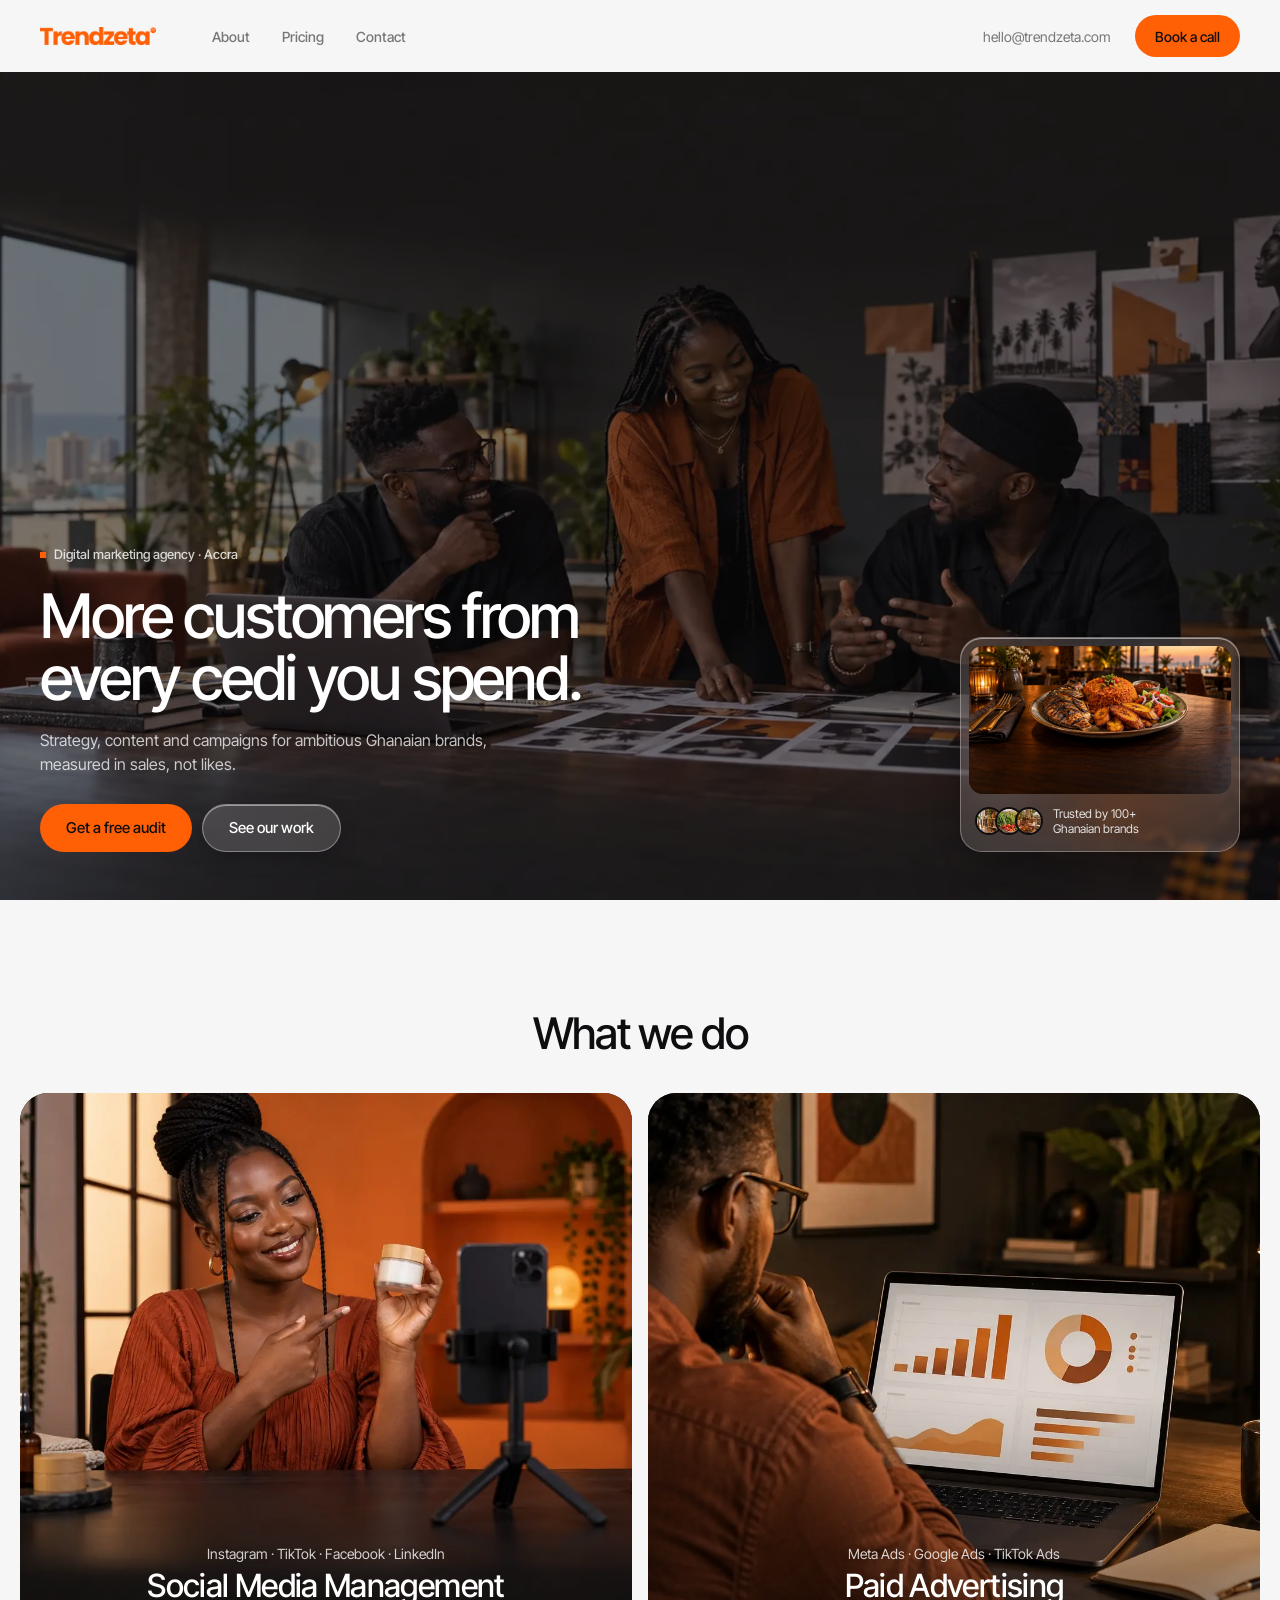
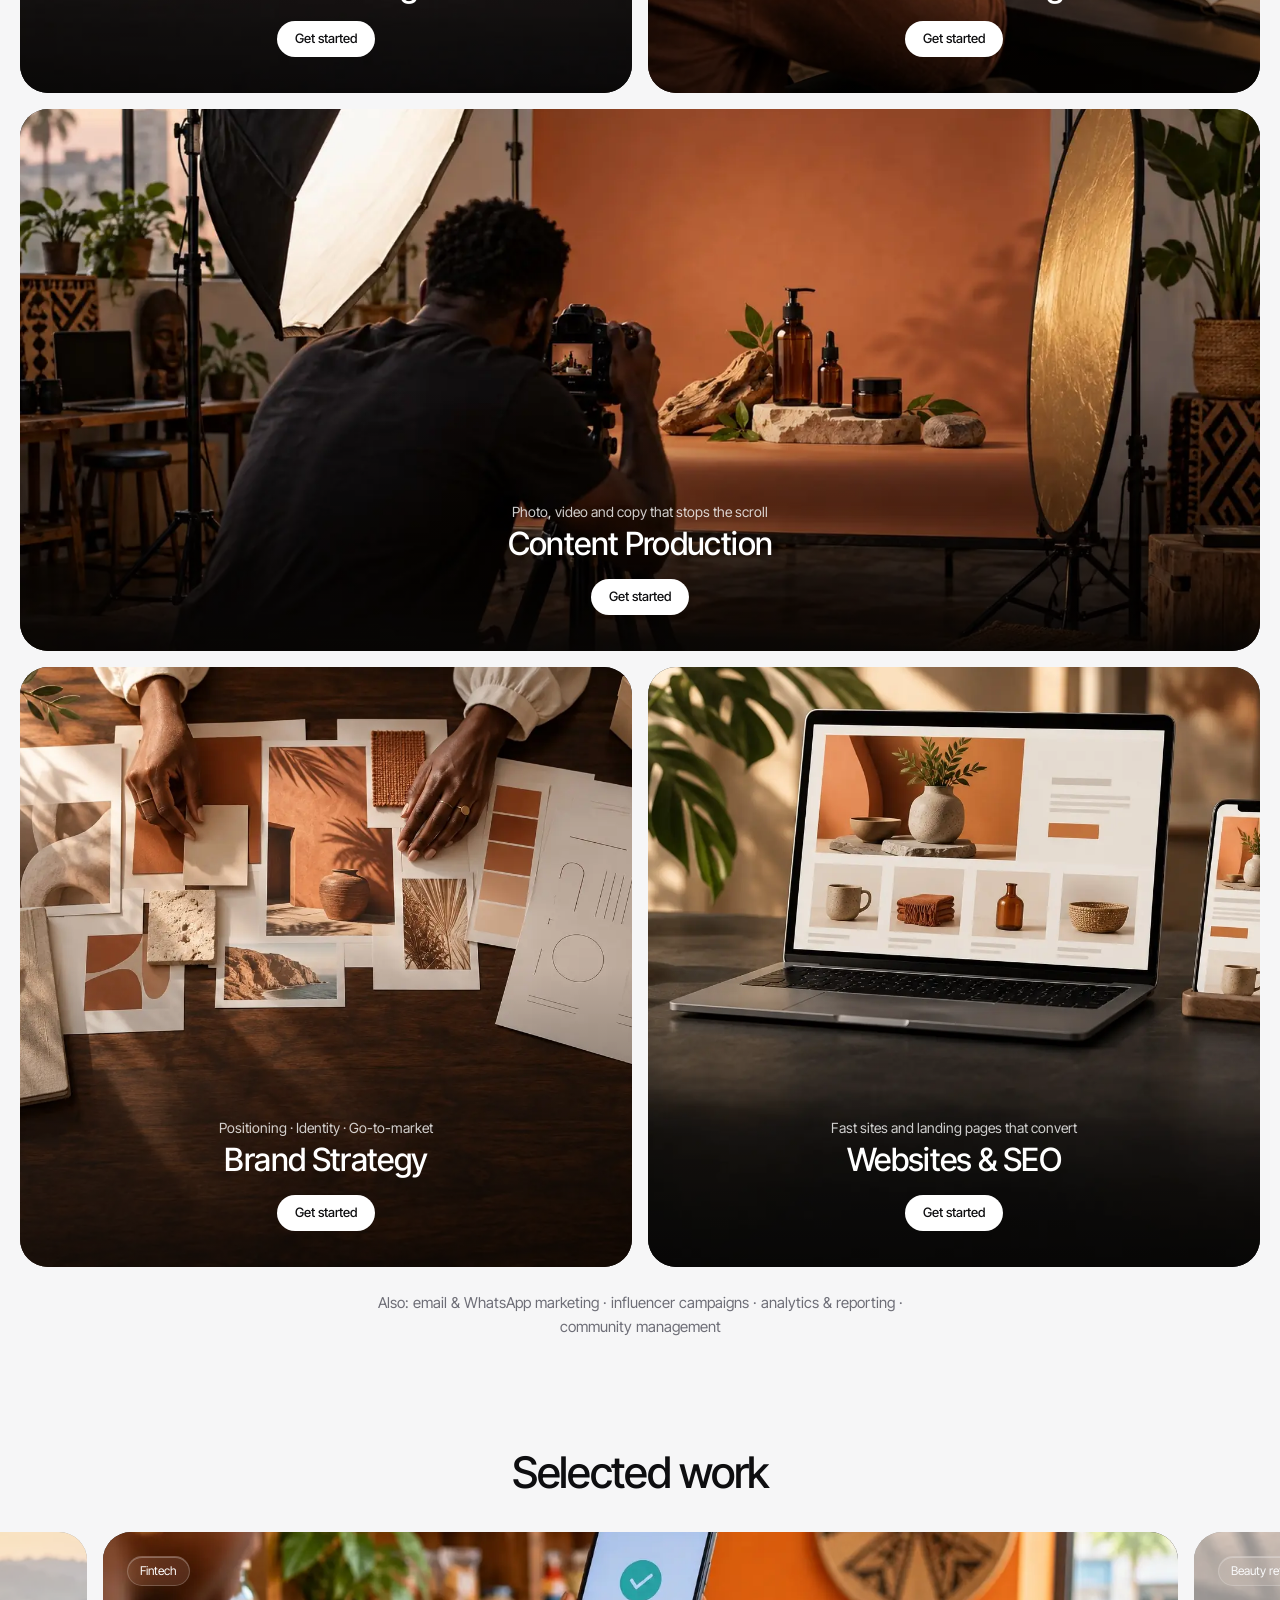
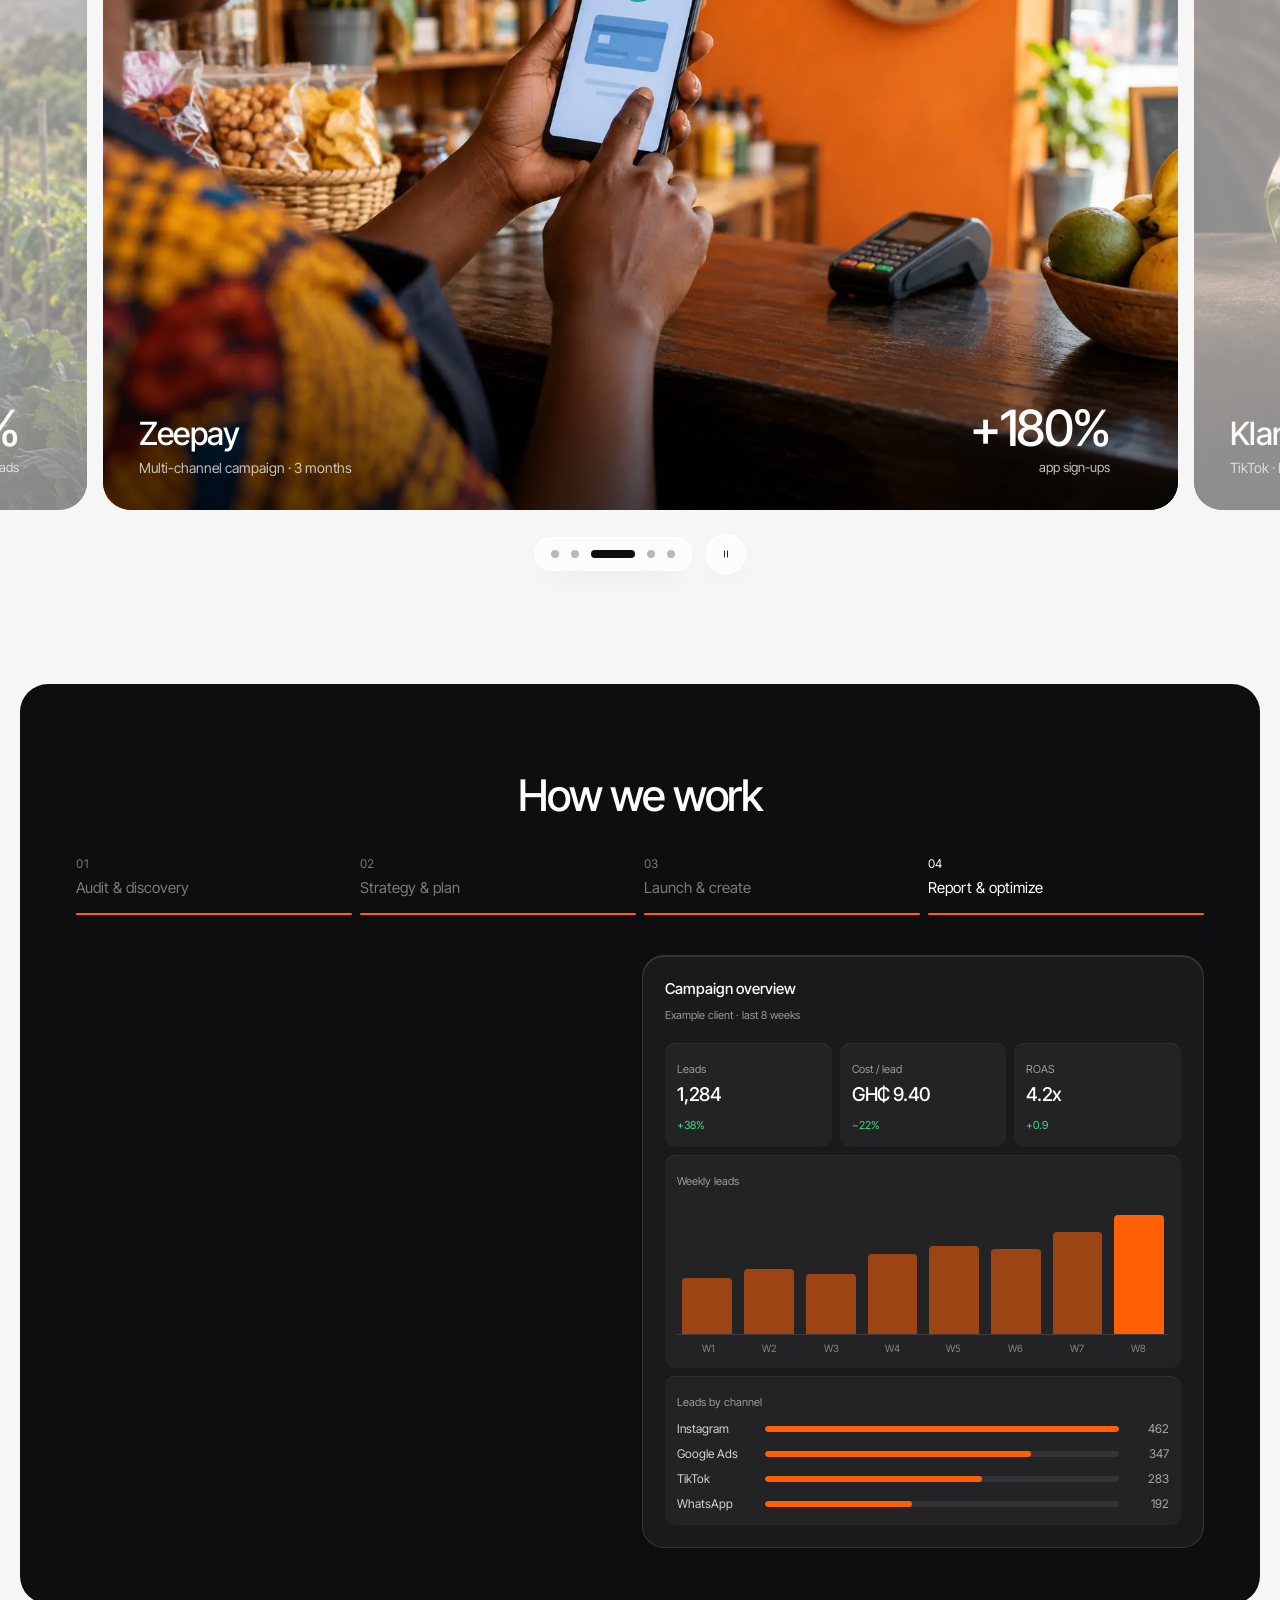
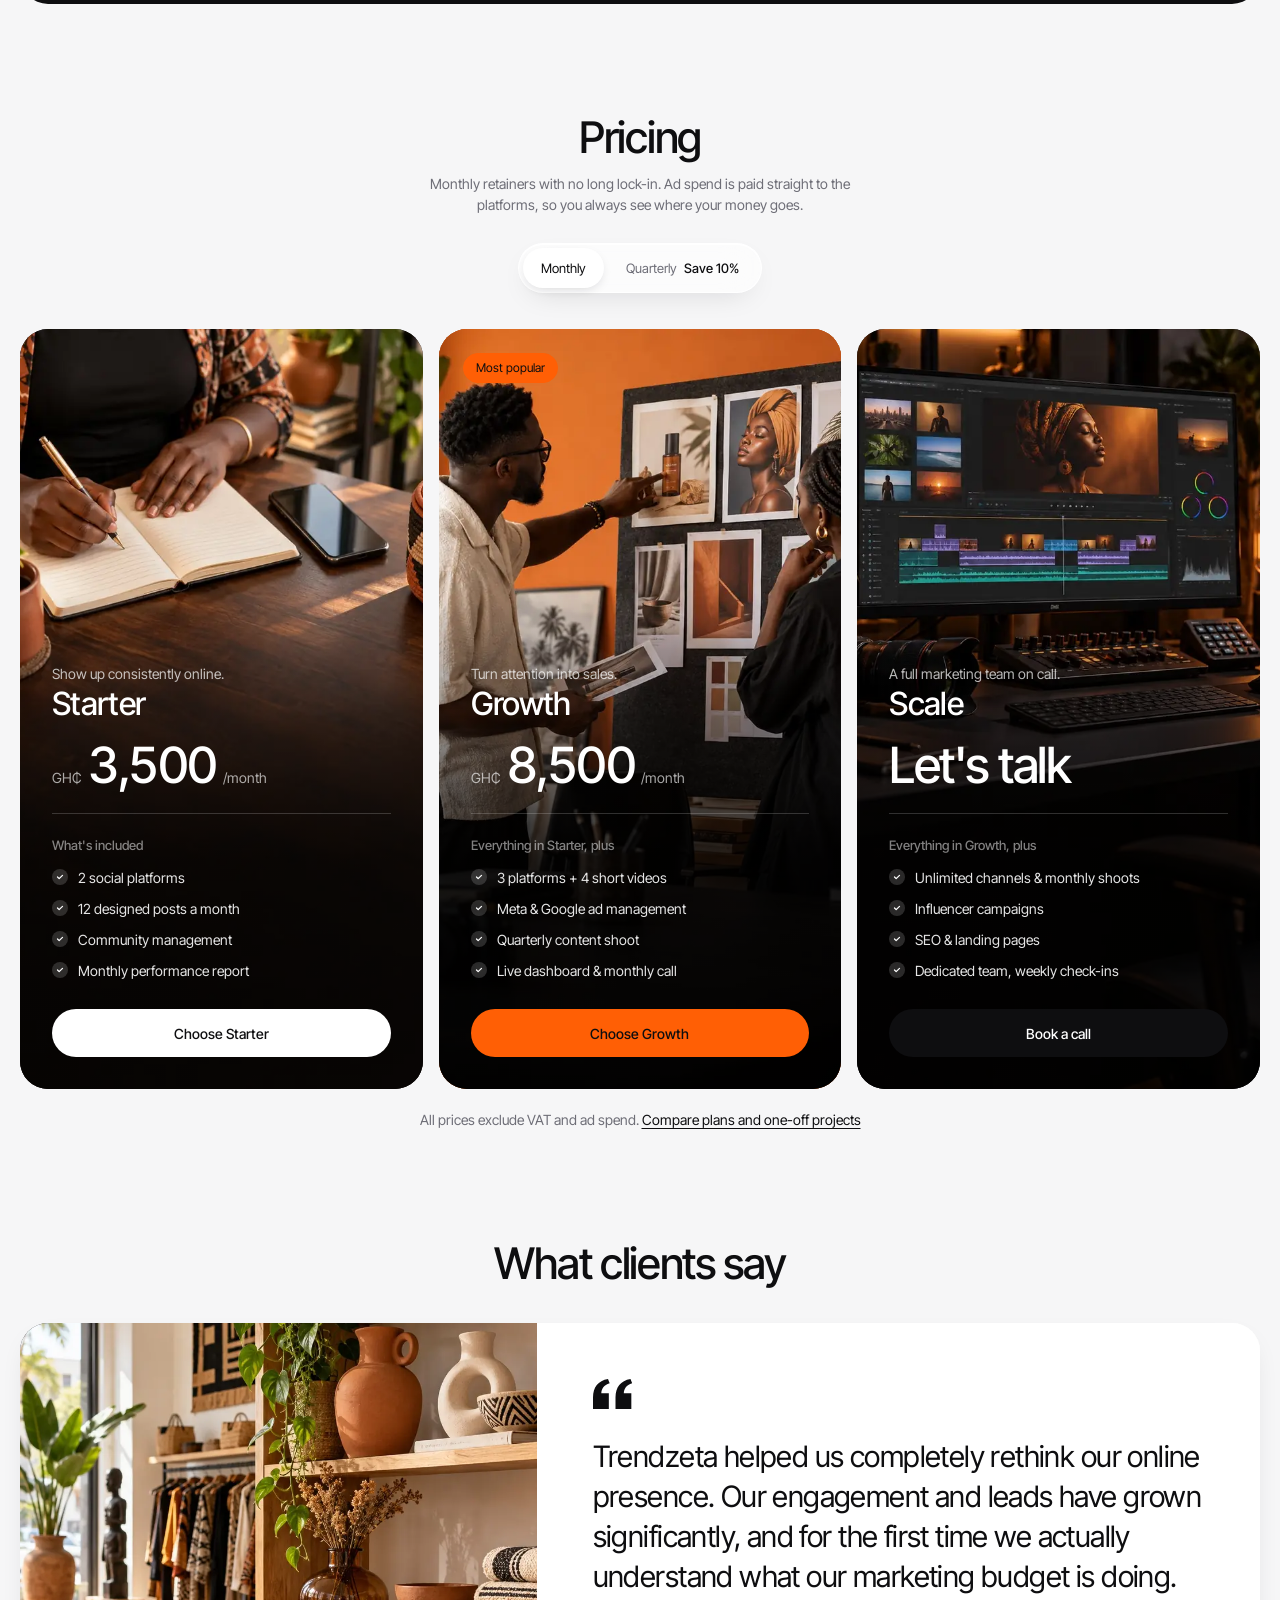
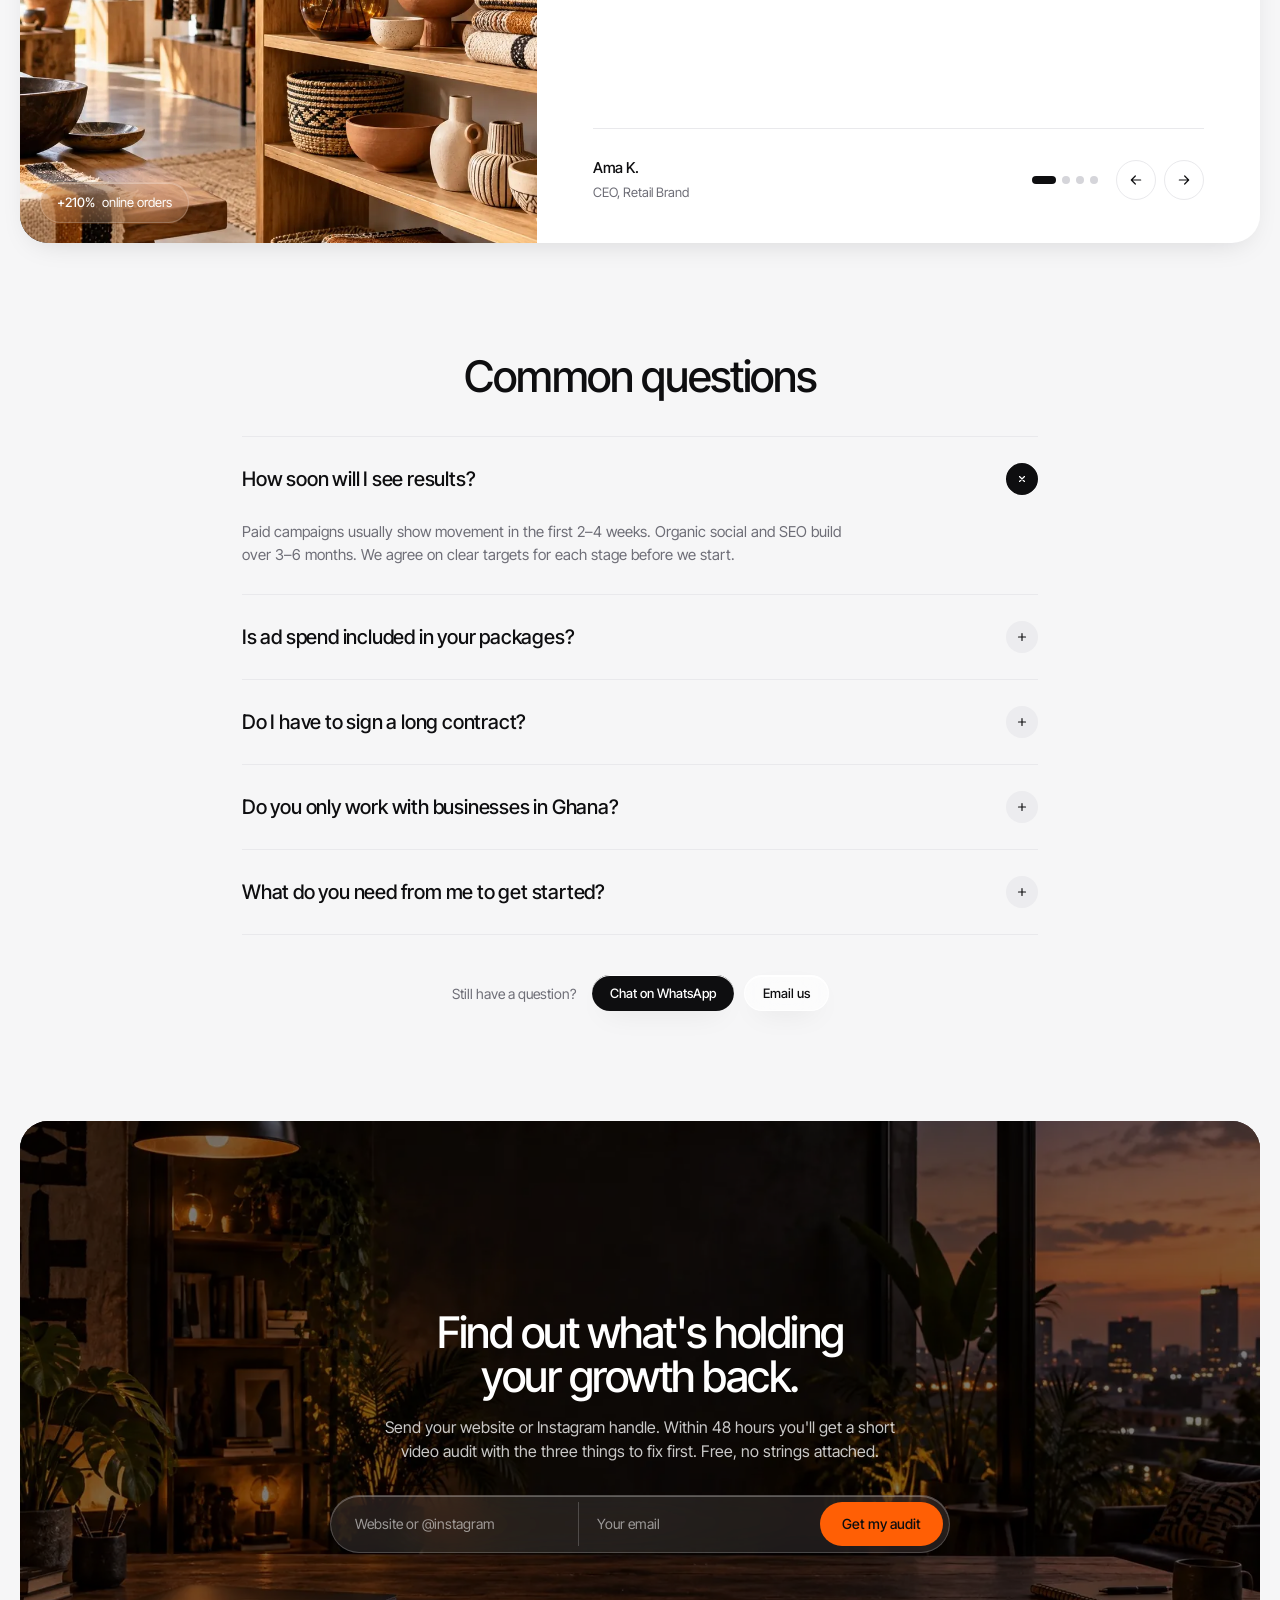
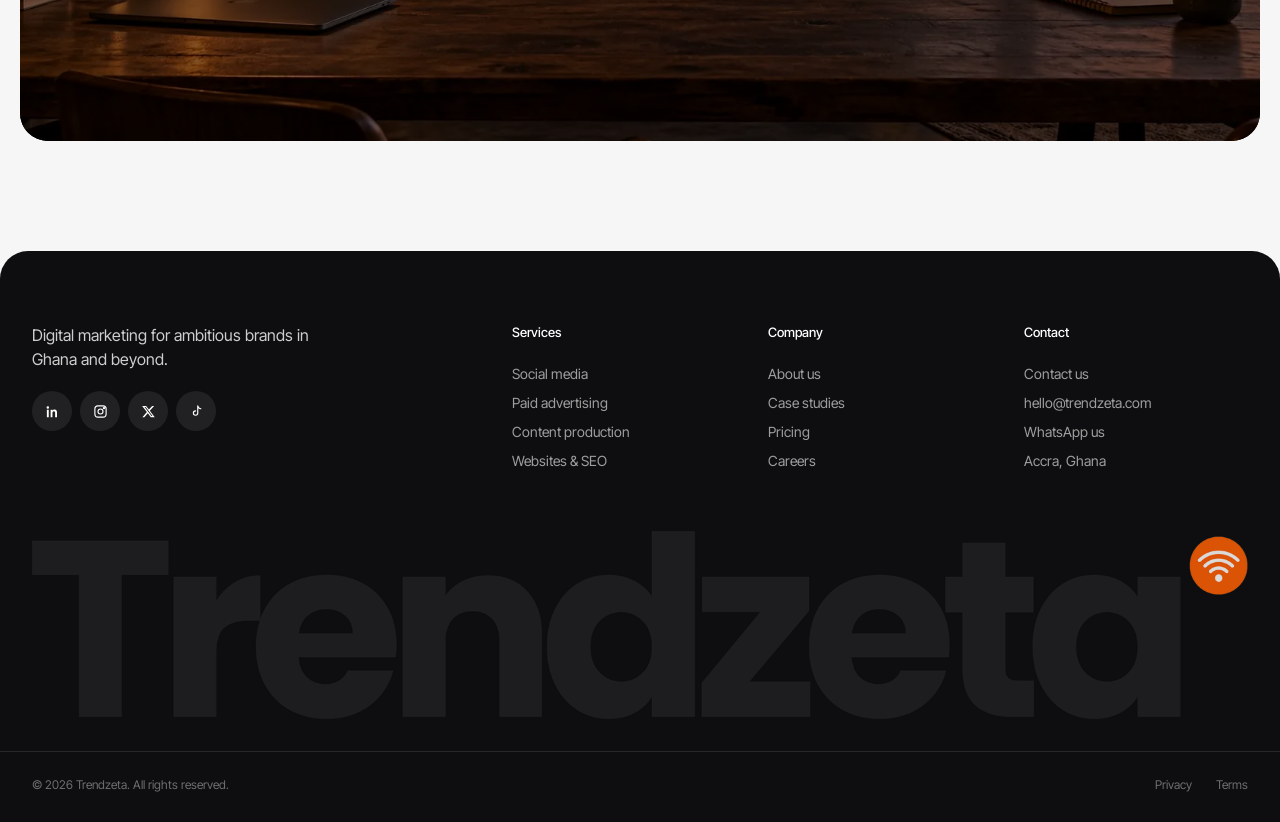
==== index.html @ 5c14b96c "SEO: use trendzeta.com as the site address - Canonical, Open Graph, Twitter, structured data, sitema" ====
<!DOCTYPE html>
<html lang="en">
<head>
  <meta charset="UTF-8" />
  <meta name="viewport" content="width=device-width, initial-scale=1.0" />
  <title>Digital Marketing Agency in Accra, Ghana | Trendzeta</title>
  <meta name="description" content="Trendzeta is a digital marketing agency in Accra, Ghana. Social media management, paid ads, content production and websites, measured in sales, not likes." />
  <link rel="canonical" href="https://trendzeta.com/" />
  <meta name="robots" content="index, follow, max-image-preview:large" />
  <meta property="og:type" content="website" />
  <meta property="og:site_name" content="Trendzeta" />
  <meta property="og:locale" content="en_GH" />
  <meta property="og:url" content="https://trendzeta.com/" />
  <meta property="og:title" content="Digital Marketing Agency in Accra, Ghana | Trendzeta" />
  <meta property="og:description" content="Trendzeta is a digital marketing agency in Accra, Ghana. Social media management, paid ads, content production and websites, measured in sales, not likes." />
  <meta property="og:image" content="https://trendzeta.com/images/og-image.webp" />
  <meta property="og:image:width" content="1200" />
  <meta property="og:image:height" content="630" />
  <meta property="og:image:alt" content="Trendzeta, digital marketing agency in Accra" />
  <meta name="twitter:card" content="summary_large_image" />
  <meta name="twitter:title" content="Digital Marketing Agency in Accra, Ghana | Trendzeta" />
  <meta name="twitter:description" content="Trendzeta is a digital marketing agency in Accra, Ghana. Social media management, paid ads, content production and websites, measured in sales, not likes." />
  <meta name="twitter:image" content="https://trendzeta.com/images/og-image.webp" />
  <script type="application/ld+json">
{
  "@context": "https://schema.org",
  "@graph": [
    {
      "@type": "ProfessionalService",
      "@id": "https://trendzeta.com/#organization",
      "name": "Trendzeta",
      "url": "https://trendzeta.com/",
      "logo": "https://trendzeta.com/images/favicon-192.png",
      "image": "https://trendzeta.com/images/og-image.webp",
      "description": "Trendzeta is a digital marketing agency in Accra, Ghana. Social media management, paid ads, content production and websites, measured in sales, not likes.",
      "email": "hello@trendzeta.com",
      "address": {
        "@type": "PostalAddress",
        "addressLocality": "Accra",
        "addressCountry": "GH"
      },
      "areaServed": [
        {
          "@type": "Country",
          "name": "Ghana"
        },
        {
          "@type": "Place",
          "name": "West Africa"
        }
      ],
      "priceRange": "GH₵1,500–GH₵8,500",
      "knowsAbout": [
        "Digital marketing",
        "Social media management",
        "Paid advertising",
        "Content production",
        "Brand strategy",
        "Websites",
        "SEO"
      ]
    },
    {
      "@type": "WebSite",
      "@id": "https://trendzeta.com/#website",
      "url": "https://trendzeta.com/",
      "name": "Trendzeta",
      "publisher": {
        "@id": "https://trendzeta.com/#organization"
      }
    },
    {
      "@type": "FAQPage",
      "mainEntity": [
        {
          "@type": "Question",
          "name": "How soon will I see results?",
          "acceptedAnswer": {
            "@type": "Answer",
            "text": "Paid campaigns usually show movement in the first 2–4 weeks. Organic social and SEO build over 3–6 months. We agree on clear targets for each stage before we start."
          }
        },
        {
          "@type": "Question",
          "name": "Is ad spend included in your packages?",
          "acceptedAnswer": {
            "@type": "Answer",
            "text": "No. Ad spend is paid directly to Meta, Google or TikTok from your own account, so you keep full ownership and transparency. Our fee covers strategy, creative and management."
          }
        },
        {
          "@type": "Question",
          "name": "Do I have to sign a long contract?",
          "acceptedAnswer": {
            "@type": "Answer",
            "text": "Retainers run month to month after an initial 3-month period. That gives us enough time to set up properly and show real results."
          }
        },
        {
          "@type": "Question",
          "name": "Do you only work with businesses in Ghana?",
          "acceptedAnswer": {
            "@type": "Answer",
            "text": "Most of our clients are in Ghana, but we also run campaigns across West Africa and for diaspora-focused brands in the UK and US."
          }
        },
        {
          "@type": "Question",
          "name": "What do you need from me to get started?",
          "acceptedAnswer": {
            "@type": "Answer",
            "text": "Access to your social and ad accounts, any brand assets you have, and a 45-minute kickoff call. We handle the rest."
          }
        }
      ]
    }
  ]
}
  </script>
  <link rel="preconnect" href="https://fonts.googleapis.com" />
  <link rel="preconnect" href="https://fonts.gstatic.com" crossorigin />
  <link href="https://fonts.googleapis.com/css2?family=Inter+Tight:wght@400;500;600;700&display=swap" rel="stylesheet" />
  <link rel="icon" type="image/png" sizes="32x32" href="images/favicon-32.png" />
  <link rel="icon" type="image/png" sizes="192x192" href="images/favicon-192.png" />
  <link rel="apple-touch-icon" href="images/apple-touch-icon.png" />
  <meta name="theme-color" content="#ff5f05" />
  <link rel="stylesheet" href="css/styles.css?v=53" />
</head>
<body class="home">
  <header class="navbar" id="navbar">
    <div class="navbar__inner">
      <a href="#top" class="logo" aria-label="Trendzeta home"><img src="images/logo.png" alt="Trendzeta" width="116" height="18" /></a>
      <nav class="nav" id="nav" aria-label="Main">
        <a href="about.html">About</a>
        <a href="pricing.html">Pricing</a>
        <a href="contact.html">Contact</a>
        <div class="nav__foot">
          <a href="mailto:hello@trendzeta.com">hello@trendzeta.com</a>
          <span>Accra, Ghana</span>
          <a href="contact.html" class="pill nav__cta">Book a call</a>
        </div>
      </nav>
      <div class="navbar__right">
        <a href="mailto:hello@trendzeta.com" class="navbar__mail">hello@trendzeta.com</a>
        <a href="contact.html" class="pill pill--orange navbar__cta">Book a call</a>
        <button class="burger" id="burger" aria-label="Open menu" aria-expanded="false" aria-controls="nav">
          <span></span><span></span>
        </button>
      </div>
    </div>
  </header>
<div class="page">

  <!-- ============ HERO ============ -->
  <header class="hero" id="top">
    <!-- IMAGE: full-screen hero photo, ideally 2400x1400 -->
    <div class="hero__bg media" data-label="hero.jpg">
      <img fetchpriority="high" src="images/hero.webp" alt="The Trendzeta team planning a client campaign in Accra" onerror="this.remove()" />
    </div>

    <div class="hero__bottom">
      <div class="hero__copy">
        <p class="hero__eyebrow"><i></i>Digital marketing agency · Accra</p>
        <h1>More customers from <br />every cedi you spend.</h1>
        <p class="hero__text">Strategy, content and campaigns for ambitious Ghanaian brands, measured in sales, not likes.</p>
        <div class="hero__actions">
          <a href="#audit" class="pill pill--orange pill--lg">Get a free audit</a>
          <a href="#work" class="pill pill--glass pill--lg">See our work</a>
        </div>
      </div>

      <a href="#work" class="hero__card" aria-label="See our case studies">
        <span class="hero__thumb media" data-label="">
          <img loading="lazy" decoding="async" src="images/work-gold-coast.webp" alt="" onerror="this.remove()" />
        </span>
        <span class="hero__trust">
          <span class="hero__faces">
            <span class="media" data-label=""><img loading="lazy" decoding="async" src="images/avatar-1-sm.webp" alt="" onerror="this.remove()" /></span>
            <span class="media" data-label=""><img loading="lazy" decoding="async" src="images/avatar-2-sm.webp" alt="" onerror="this.remove()" /></span>
            <span class="media" data-label=""><img loading="lazy" decoding="async" src="images/avatar-3-sm.webp" alt="" onerror="this.remove()" /></span>
          </span>
          <span>Trusted by 100+<br />Ghanaian brands</span>
        </span>
      </a>
    </div>
  </header>

  <!-- ============ SERVICES ============ -->
  <section class="section" id="services">
    <div class="head head--center wrap">
      <h2 class="h2-xl">What we do</h2>
    </div>

    <div class="bento">
        <article class="tile media" data-label="service-social.jpg">
          <img loading="lazy" decoding="async" src="images/service-social.webp" alt="Creator filming a skincare product video for social media" onerror="this.remove()" />
          <div class="tile__text">
            <p>Instagram · TikTok · Facebook · LinkedIn</p>
            <h3>Social Media Management</h3>
            <div class="tile__actions">
              <a href="#audit" class="pill pill--light pill--sm">Get started</a>
            </div>
          </div>
        </article>
        <article class="tile media" data-label="service-ads.jpg">
          <img loading="lazy" decoding="async" src="images/service-ads.webp" alt="Marketer reviewing ad performance charts on a laptop" onerror="this.remove()" />
          <div class="tile__text">
            <p>Meta Ads · Google Ads · TikTok Ads</p>
            <h3>Paid Advertising</h3>
            <div class="tile__actions">
              <a href="#audit" class="pill pill--light pill--sm">Get started</a>
            </div>
          </div>
        </article>
        <article class="tile tile--full media" data-label="service-content.jpg">
          <img loading="lazy" decoding="async" src="images/service-content.webp" alt="Photographer shooting product photos in the studio" onerror="this.remove()" />
          <div class="tile__text">
            <p>Photo, video and copy that stops the scroll</p>
            <h3>Content Production</h3>
            <div class="tile__actions">
              <a href="#audit" class="pill pill--light pill--sm">Get started</a>
            </div>
          </div>
        </article>
        <article class="tile media" data-label="service-strategy.jpg">
          <img loading="lazy" decoding="async" src="images/service-strategy.webp" alt="Brand moodboard with colour swatches and photography" onerror="this.remove()" />
          <div class="tile__text">
            <p>Positioning · Identity · Go-to-market</p>
            <h3>Brand Strategy</h3>
            <div class="tile__actions">
              <a href="#audit" class="pill pill--light pill--sm">Get started</a>
            </div>
          </div>
        </article>
        <article class="tile media" data-label="service-web.jpg">
          <img loading="lazy" decoding="async" src="images/service-web.webp" alt="Website design shown on a laptop and phone" onerror="this.remove()" />
          <div class="tile__text">
            <p>Fast sites and landing pages that convert</p>
            <h3>Websites &amp; SEO</h3>
            <div class="tile__actions">
              <a href="#audit" class="pill pill--light pill--sm">Get started</a>
            </div>
          </div>
        </article>
    </div>

    <div class="wrap">
      <p class="extras">Also: email &amp; WhatsApp marketing · influencer campaigns · analytics &amp; reporting · community management</p>
    </div>
  </section>

  <!-- ============ WORK ============ -->
  <section class="section" id="work">
    <div class="head head--center wrap">
      <h2 class="h2-xl">Selected work</h2>
    </div>

    <div class="carousel" aria-roledescription="carousel" aria-label="Case studies">
      <div class="carousel__track" id="track">
        <article class="slide media" data-label="work-gold-coast.jpg" aria-roledescription="slide" aria-label="1 of 5: The Gold Coast Restaurant">
          <img loading="lazy" decoding="async" src="images/work-gold-coast.webp" alt="Grilled fish, jollof rice and plantain at The Gold Coast Restaurant" onerror="this.remove()" />
          <span class="chip">Hospitality</span>
          <div class="slide__foot">
            <div>
              <h3>The Gold Coast Restaurant</h3>
              <p>Social · Content · Paid ads · 6 months</p>
            </div>
            <div class="slide__result">
              <strong>+210%</strong><span>online orders</span>
            </div>
          </div>
        </article>
        <article class="slide media" data-label="work-agrofuture.jpg" aria-roledescription="slide" aria-label="2 of 5: AgroFuture">
          <img loading="lazy" decoding="async" src="images/work-agrofuture.webp" alt="Crops growing on an AgroFuture farm" onerror="this.remove()" />
          <span class="chip">Agribusiness</span>
          <div class="slide__foot">
            <div>
              <h3>AgroFuture</h3>
              <p>Brand · Lead generation · 4 months</p>
            </div>
            <div class="slide__result">
              <strong>+350%</strong><span>qualified leads</span>
            </div>
          </div>
        </article>
        <article class="slide media" data-label="work-zeepay.jpg" aria-roledescription="slide" aria-label="3 of 5: Zeepay">
          <img loading="lazy" decoding="async" src="images/work-zeepay.webp" alt="Customer paying with a mobile money app at a shop counter" onerror="this.remove()" />
          <span class="chip">Fintech</span>
          <div class="slide__foot">
            <div>
              <h3>Zeepay</h3>
              <p>Multi-channel campaign · 3 months</p>
            </div>
            <div class="slide__result">
              <strong>+180%</strong><span>app sign-ups</span>
            </div>
          </div>
        </article>
        <article class="slide media" data-label="work-klara.jpg" aria-roledescription="slide" aria-label="4 of 5: Klara">
          <img loading="lazy" decoding="async" src="images/work-klara.webp" alt="Klara beauty retail campaign" onerror="this.remove()" />
          <span class="chip">Beauty retail</span>
          <div class="slide__foot">
            <div>
              <h3>Klara</h3>
              <p>TikTok · Influencers · 5 months</p>
            </div>
            <div class="slide__result">
              <strong>4.6x</strong><span>return on ad spend</span>
            </div>
          </div>
        </article>
        <article class="slide media" data-label="work-bridge.jpg" aria-roledescription="slide" aria-label="5 of 5: Bridge Foundation">
          <img loading="lazy" decoding="async" src="images/work-bridge.webp" alt="Bridge Foundation fundraising campaign" onerror="this.remove()" />
          <span class="chip">Non-profit</span>
          <div class="slide__foot">
            <div>
              <h3>Bridge Foundation</h3>
              <p>Content · Fundraising campaign · 2 months</p>
            </div>
            <div class="slide__result">
              <strong>GH₵ 480K</strong><span>raised online</span>
            </div>
          </div>
        </article>
      </div>
      <div class="carousel__controls">
        <div class="carousel__dots" id="case-dots"></div>
        <button class="carousel__play" id="case-play" aria-label="Pause slideshow">
          <svg class="i i--pause" viewBox="0 0 24 24"><path d="M9 6v12M15 6v12"/></svg>
          <svg class="i i--play" viewBox="0 0 24 24"><path d="M8 5v14l11-7z" fill="currentColor"/></svg>
        </button>
      </div>
    </div>
  </section>

  <!-- ============ PROCESS ============ -->
  <section class="section" id="process">
    <div class="panel">
      <div class="head head--center">
        <h2 class="h2-xl">How we work</h2>
      </div>

      <div class="journey">
        <div class="journey__tabs" role="tablist" aria-label="Our process">
          <button class="jtab is-active" role="tab" aria-selected="true"><span>01</span>Audit &amp; discovery<i><b></b></i></button>
          <button class="jtab" role="tab" aria-selected="false"><span>02</span>Strategy &amp; plan<i><b></b></i></button>
          <button class="jtab" role="tab" aria-selected="false"><span>03</span>Launch &amp; create<i><b></b></i></button>
          <button class="jtab" role="tab" aria-selected="false"><span>04</span>Report &amp; optimize<i><b></b></i></button>
        </div>

        <div class="journey__body">
          <div class="journey__copy" id="j-copy">
            <p class="journey__when" id="j-when">Week 1</p>
            <h3 id="j-title">We learn your business before we touch a single post.</h3>
            <p id="j-text">A deep look at your channels, competitors, customers and numbers, so we know exactly where the quickest wins are.</p>
            <ul id="j-list"></ul>
          </div>

          <div class="dash" aria-label="Example monthly campaign report">
            <div class="dash__top">
              <span><strong>Campaign overview</strong><small>Example client · last 8 weeks</small></span>
            </div>
            <div class="dash__kpis">
              <div><small>Leads</small><strong>1,284</strong><em>+38%</em></div>
              <div><small>Cost / lead</small><strong>GH₵ 9.40</strong><em>−22%</em></div>
              <div><small>ROAS</small><strong>4.2x</strong><em>+0.9</em></div>
            </div>
            <div class="dash__chart">
              <small>Weekly leads</small>
              <div class="bars" id="bars"></div>
            </div>
            <div class="dash__channels">
              <small>Leads by channel</small>
              <ul id="channels"></ul>
            </div>
          </div>
        </div>
      </div>
    </div>
  </section>

  <!-- ============ PRICING ============ -->
  <section class="section" id="pricing">
    <div class="head head--center wrap">
      <h2 class="h2-xl">Pricing</h2>
      <p class="head__sub">Monthly retainers with no long lock-in. Ad spend is paid straight to the platforms, so you always see where your money goes.</p>
      <div class="billing" role="group" aria-label="Billing cycle">
        <button class="is-active" data-cycle="monthly">Monthly</button>
        <button data-cycle="quarterly">Quarterly <em>Save 10%</em></button>
      </div>
    </div>

    <div class="plans">
      <article class="tier tier--starter media" data-label="plan-starter.jpg">
        <img loading="lazy" decoding="async" src="images/plan-starter.webp" alt="" onerror="this.remove()" />
        
        <div class="tier__body">
          <p class="tier__for">Show up consistently online.</p>
          <h3>Starter</h3>
          <p class="tier__price"><small>GH₵</small><span data-price="3500">3,500</span><small>/month</small></p>
          <p class="tier__plus">What's included</p>
          <ul><li>2 social platforms</li><li>12 designed posts a month</li><li>Community management</li><li>Monthly performance report</li></ul>
          <a href="#audit" class="pill pill--light">Choose Starter</a>
        </div>
      </article>
      <article class="tier tier--growth media" data-label="plan-growth.jpg">
        <img loading="lazy" decoding="async" src="images/plan-growth.webp" alt="" onerror="this.remove()" />
        <span class="chip chip--orange">Most popular</span>
        <div class="tier__body">
          <p class="tier__for">Turn attention into sales.</p>
          <h3>Growth</h3>
          <p class="tier__price"><small>GH₵</small><span data-price="8500">8,500</span><small>/month</small></p>
          <p class="tier__plus">Everything in Starter, plus</p>
          <ul><li>3 platforms + 4 short videos</li><li>Meta &amp; Google ad management</li><li>Quarterly content shoot</li><li>Live dashboard &amp; monthly call</li></ul>
          <a href="#audit" class="pill pill--brand">Choose Growth</a>
        </div>
      </article>
      <article class="tier tier--scale media" data-label="plan-scale.jpg">
        <img loading="lazy" decoding="async" src="images/plan-scale.webp" alt="" onerror="this.remove()" />
        
        <div class="tier__body">
          <p class="tier__for">A full marketing team on call.</p>
          <h3>Scale</h3>
          <p class="tier__price"><span>Let's talk</span></p>
          <p class="tier__plus">Everything in Growth, plus</p>
          <ul><li>Unlimited channels &amp; monthly shoots</li><li>Influencer campaigns</li><li>SEO &amp; landing pages</li><li>Dedicated team, weekly check-ins</li></ul>
          <a href="#audit" class="pill pill--dark">Book a call</a>
        </div>
      </article>
    </div>

    <p class="plans__note">All prices exclude VAT and ad spend. <a href="pricing.html">Compare plans and one-off projects</a></p>
  </section>

  <!-- ============ TESTIMONIALS ============ -->
  <section class="section" id="testimonials">
    <div class="head head--center wrap">
      <h2 class="h2-xl">What clients say</h2>
    </div>

    <div class="story">
      <!-- IMAGE: client portraits avatar-1.jpg … avatar-4.jpg, ideally 1000x1200 -->
      <div class="story__media media" data-label="avatar-1.jpg">
        <img loading="lazy" decoding="async" id="rv-img" src="images/avatar-1.webp" alt="" onerror="this.style.display='none'" />
        <span class="story__result" id="rv-result"><strong>+210%</strong> online orders</span>
      </div>
      <div class="story__body">
        <svg class="story__mark" viewBox="0 0 48 36" aria-hidden="true"><path d="M0 36V22C0 10 6 2 18 0l2 5C13 7 10 12 10 17h9v19H0zm27 0V22c0-12 6-20 18-22l2 5c-7 2-10 7-10 12h9v19H27z" fill="currentColor" stroke="none"/></svg>
        <blockquote id="rv-text">Trendzeta helped us completely rethink our online presence. Our engagement and leads have grown significantly, and for the first time we actually understand what our marketing budget is doing.</blockquote>
        <div class="story__foot">
          <span class="story__who"><strong id="rv-name">Ama K.</strong><small id="rv-role">CEO, Retail Brand</small></span>
          <div class="story__nav">
            <div class="dots" id="rv-dots"></div>
            <button id="rv-prev" aria-label="Previous story"><svg class="i" viewBox="0 0 24 24"><path d="M19 12H5M11 6l-6 6 6 6"/></svg></button>
            <button id="rv-next" aria-label="Next story"><svg class="i" viewBox="0 0 24 24"><path d="M5 12h14M13 6l6 6-6 6"/></svg></button>
          </div>
        </div>
      </div>
    </div>
  </section>

  <!-- ============ FAQ ============ -->
  <section class="section" id="faq">
    <div class="head head--center wrap">
      <h2 class="h2-xl">Common questions</h2>
    </div>

    <div class="faq wrap">
      <details open>
        <summary>How soon will I see results?</summary>
        <p>Paid campaigns usually show movement in the first 2–4 weeks. Organic social and SEO build over 3–6 months. We agree on clear targets for each stage before we start.</p>
      </details>
      <details>
        <summary>Is ad spend included in your packages?</summary>
        <p>No. Ad spend is paid directly to Meta, Google or TikTok from your own account, so you keep full ownership and transparency. Our fee covers strategy, creative and management.</p>
      </details>
      <details>
        <summary>Do I have to sign a long contract?</summary>
        <p>Retainers run month to month after an initial 3-month period. That gives us enough time to set up properly and show real results.</p>
      </details>
      <details>
        <summary>Do you only work with businesses in Ghana?</summary>
        <p>Most of our clients are in Ghana, but we also run campaigns across West Africa and for diaspora-focused brands in the UK and US.</p>
      </details>
      <details>
        <summary>What do you need from me to get started?</summary>
        <p>Access to your social and ad accounts, any brand assets you have, and a 45-minute kickoff call. We handle the rest.</p>
      </details>

      <div class="faq__cta">
        <span>Still have a question?</span>
        <a href="#" class="pill pill--dark pill--sm">Chat on WhatsApp</a>
        <a href="mailto:hello@trendzeta.com" class="pill pill--outline pill--sm">Email us</a>
      </div>
    </div>
  </section>

  <!-- ============ AUDIT CTA ============ -->
  <section class="section" id="audit">
    <!-- IMAGE: wide atmospheric photo (desk, team, city), ideally 2800x1400 -->
    <div class="cta media" data-label="cta.jpg">
      <img loading="lazy" decoding="async" src="images/cta.webp" alt="" onerror="this.remove()" />
      <div class="cta__content">
        <h2 class="h2-xl">Find out what's holding <br />your growth back.</h2>
        <p>Send your website or Instagram handle. Within 48 hours you'll get a short video audit with the three things to fix first. Free, no strings attached.</p>
        <form class="cta__form" id="audit-form">
          <input type="text" name="handle" placeholder="Website or @instagram" aria-label="Website or Instagram handle" required />
          <input type="email" name="email" placeholder="Your email" aria-label="Email address" required />
          <button type="submit" class="pill pill--orange">Get my audit</button>
        </form>
      </div>
    </div>
  </section>

  <!-- ============ FOOTER ============ -->
  <footer class="footer" id="contact">
    <div class="wrap">
      <div class="footer__grid">
        <div class="footer__brand">
          <p>Digital marketing for ambitious brands in Ghana and beyond.</p>
          <div class="socials">
            <a href="#" aria-label="LinkedIn"><svg viewBox="0 0 24 24"><path fill="currentColor" stroke="none" d="M4.5 3.5a2 2 0 110 4 2 2 0 010-4zM3 9h3v12H3zM9 9h2.9v1.7c.4-.8 1.4-1.9 3.3-1.9 3.4 0 4 2.2 4 5.1V21h-3v-6.2c0-1.5 0-3.3-2-3.3s-2.3 1.6-2.3 3.2V21H9z"/></svg></a>
            <a href="#" aria-label="Instagram"><svg viewBox="0 0 24 24"><rect x="3" y="3" width="18" height="18" rx="5"/><circle cx="12" cy="12" r="4"/><circle cx="17.5" cy="6.5" r="1" fill="currentColor"/></svg></a>
            <a href="#" aria-label="X"><svg viewBox="0 0 24 24"><path fill="currentColor" stroke="none" d="M17.8 3h3.1l-6.8 7.7L22 21h-6.2l-4.9-6.3L5.3 21H2.2l7.2-8.3L1.8 3h6.4l4.4 5.8zm-1.1 16.2h1.7L7.4 4.7H5.6z"/></svg></a>
            <a href="#" aria-label="TikTok"><svg viewBox="0 0 24 24"><path d="M14 3v11.5a3.5 3.5 0 11-3.5-3.5M14 3c.5 2.5 2.3 4.2 5 4.5"/></svg></a>
          </div>
        </div>
        <div>
          <h3>Services</h3>
          <a href="#services">Social media</a>
          <a href="#services">Paid advertising</a>
          <a href="#services">Content production</a>
          <a href="#services">Websites &amp; SEO</a>
        </div>
        <div>
          <h3>Company</h3>
          <a href="about.html">About us</a>
          <a href="#work">Case studies</a>
          <a href="pricing.html">Pricing</a>
          <a href="#">Careers</a>
        </div>
        <div>
          <h3>Contact</h3>
          <a href="contact.html">Contact us</a>
          <a href="mailto:hello@trendzeta.com">hello@trendzeta.com</a>
          <a href="#">WhatsApp us</a>
          <span>Accra, Ghana</span>
        </div>
      </div>
    </div>

    <p class="footer__word" aria-hidden="true"><img src="images/logo-footer.png" alt="" width="1800" height="278" /></p>

    <div class="wrap footer__bottom">
      <p>&copy; <span id="year">2026</span> Trendzeta. All rights reserved.</p>
      <nav><a href="#">Privacy</a><a href="#">Terms</a></nav>
    </div>
  </footer>

</div>
<script src="js/main.js?v=15"></script>
</body>
</html>
---- css/styles.css ----
/* =========================================================
   Trendzeta — Digital Marketing Agency
   ========================================================= */

:root {
  --orange: #ff5f05;   /* from the logo */
  --orange-600: #e8460d;
  --orange-soft: #fff0e9;
  --ink: #0e0e10;
  --ink-2: #1b1b1f;
  --text: #2a2a2e;
  --muted: #6e6e77;
  --line: #e9e9ec;
  --surface: #ffffff;
  --page: #f6f6f7;

  --r-sm: 10px;
  --r: 16px;
  --r-lg: 28px;
  --shadow: 0 1px 2px rgba(15, 15, 20, 0.04), 0 12px 32px -14px rgba(15, 15, 20, 0.16);

  --wrap: 1120px;
  --font: "Inter Tight", system-ui, -apple-system, "Segoe UI", sans-serif;
}

*,
*::before,
*::after { box-sizing: border-box; }

html { scroll-behavior: smooth; }

body {
  margin: 0;
  font-family: var(--font);
  color: var(--text);
  background: var(--page);
  line-height: 1.5;
  -webkit-font-smoothing: antialiased;
  overflow-x: hidden;
}

img { display: block; max-width: 100%; }
a { color: inherit; text-decoration: none; }
h1, h2, h3, p, ol, ul, blockquote { margin: 0; }
ol, ul { padding: 0; list-style: none; }
button, input, select, textarea { font: inherit; color: inherit; }
button { cursor: pointer; }

.i,
svg[viewBox] {
  fill: none;
  stroke: currentColor;
  stroke-width: 1.8;
  stroke-linecap: round;
  stroke-linejoin: round;
}
.i { width: 16px; height: 16px; flex-shrink: 0; }

.page { overflow: hidden; }

.wrap {
  max-width: var(--wrap);
  margin: 0 auto;
  padding: 0 32px;
}

/* ---------- Image slots ---------- */
.media {
  position: relative;
  overflow: hidden;
  background: #2a2a2d;
}
.media::after {
  content: attr(data-label);
  position: absolute;
  inset: 0;
  display: grid;
  place-items: center;
  font-size: 12px;
  letter-spacing: 0.04em;
  color: rgba(255, 255, 255, 0.28);
  pointer-events: none;
}
.media > img {
  position: absolute;
  inset: 0;
  width: 100%;
  height: 100%;
  object-fit: cover;
  z-index: 0;
}
.media:has(> img)::after { content: none; }

/* ---------- Pills ---------- */
.pill {
  display: inline-flex;
  align-items: center;
  justify-content: center;
  gap: 8px;
  height: 40px;
  padding: 0 22px;
  border-radius: 999px;
  border: 0;
  font-size: 14px;
  font-weight: 500;
  white-space: nowrap;
  transition: background 0.2s, color 0.2s, border-color 0.2s;
}
.pill--lg { height: 48px; padding: 0 26px; font-size: 15px; }
.pill--light { background: #fff; color: var(--ink); }
.pill--light:hover { background: #e9e9ec; color: var(--ink); }
.pill--orange { background: var(--orange); color: var(--ink); }  /* ink on orange: 6.2:1 */
.pill--orange:hover { background: #ff7040; }
.pill--glass {
  background: rgba(255, 255, 255, 0.16);
  border: 1px solid rgba(255, 255, 255, 0.35);
  color: #fff;
  backdrop-filter: blur(20px) saturate(180%);
  -webkit-backdrop-filter: blur(20px) saturate(180%);
  box-shadow: inset 0 1px 0 rgba(255, 255, 255, 0.45), 0 8px 24px -8px rgba(0, 0, 0, 0.45);
}
.pill--glass:hover { background: rgba(255, 255, 255, 0.26); }
.pill--outline { background: transparent; border: 1px solid var(--line); color: var(--ink); }
.pill--outline:hover { border-color: var(--ink); }
.pill .i { transition: transform 0.2s; }
.pill:hover .i { transform: translateX(3px); }

/* ---------- Section scaffolding ---------- */
.section { padding: 110px 0 0; }

.label {
  font-size: 13px;
  color: var(--muted);
  margin-bottom: 8px;
}
.label--light { color: rgba(255, 255, 255, 0.6); }

h2 {
  font-size: clamp(28px, 3.2vw, 40px);
  line-height: 1.15;
  font-weight: 500;
  letter-spacing: -0.025em;
  color: var(--ink);
}

.head {
  display: flex;
  justify-content: space-between;
  align-items: flex-end;
  gap: 40px;
  margin-bottom: 36px;
}
.head__text {
  max-width: 340px;
  font-size: 14px;
  color: var(--muted);
}
.head--center { flex-direction: column; align-items: center; text-align: center; gap: 0; }
.head__sub { margin-top: 12px; max-width: 480px; font-size: 14px; color: var(--muted); }

/* =========================================================
   HERO
   ========================================================= */
.hero {
  position: relative;
  display: flex;
  flex-direction: column;
  min-height: 100vh;
  min-height: 100svh;
  color: #fff;
  background: var(--ink);
  overflow: hidden;
}
/* Full-screen photo with a flat dark overlay */
.hero__bg { position: absolute; inset: 0; background: #1c1c1f; }
.hero__bg::before {
  content: "";
  position: absolute;
  inset: 0;
  z-index: 1;
  background: rgba(10, 10, 12, 0.55);
}
.hero__bottom {
  position: relative;
  z-index: 2;
  flex: 1;
  display: flex;
  justify-content: space-between;
  align-items: flex-end;
  gap: 40px;
  padding: 40px 40px 48px;
}
.hero__copy { max-width: 640px; }

/* Glass proof card, bottom-right */
.hero__card {
  flex-shrink: 0;
  width: 280px;
  padding: 8px;
  border-radius: 22px;
  background: rgba(255, 255, 255, 0.14);
  border: 1px solid rgba(255, 255, 255, 0.3);
  backdrop-filter: blur(28px) saturate(180%);
  -webkit-backdrop-filter: blur(28px) saturate(180%);
  box-shadow:
    inset 0 1px 0 rgba(255, 255, 255, 0.5),
    0 24px 60px -16px rgba(0, 0, 0, 0.6);
  transition: background 0.2s, transform 0.3s;
}
.hero__card:hover { background: rgba(255, 255, 255, 0.2); transform: translateY(-4px); }
.hero__thumb {
  display: grid;
  place-items: center;
  aspect-ratio: 16 / 9;
  border-radius: 14px;
}
.hero__play {
  position: relative;
  z-index: 1;
  width: 40px;
  height: 40px;
  border-radius: 50%;
  display: grid;
  place-items: center;
  background: var(--orange);
  color: #fff;
  transition: transform 0.2s;
}
.hero__play svg { width: 16px; height: 16px; margin-left: 2px; }
.hero__card:hover .hero__play { transform: scale(1.08); }
.hero__trust {
  display: flex;
  align-items: center;
  gap: 10px;
  padding: 12px 6px 6px;
  font-size: 12px;
  line-height: 1.3;
  color: rgba(255, 255, 255, 0.85);
}
.hero__faces { display: flex; }
.hero__faces .media {
  width: 28px;
  height: 28px;
  border-radius: 50%;
  border: 2px solid var(--ink);
  background: #55555c;
}
.hero__faces .media + .media { margin-left: -8px; }


.badge-glass {
  display: inline-flex;
  align-items: center;
  gap: 8px;
  padding: 6px 14px;
  margin-bottom: 22px;
  border-radius: 999px;
  font-size: 12px;
  background: rgba(255, 255, 255, 0.1);
  border: 1px solid rgba(255, 255, 255, 0.2);
  backdrop-filter: blur(10px);
  -webkit-backdrop-filter: blur(10px);
}
.badge-glass i,
.dash__live i {
  width: 6px;
  height: 6px;
  border-radius: 50%;
  background: #3ddc84;
  box-shadow: 0 0 0 3px rgba(61, 220, 132, 0.25);
}
.hero__eyebrow {
  display: flex;
  align-items: center;
  gap: 8px;
  font-size: 11px;
  letter-spacing: 0.12em;
  text-transform: uppercase;
  color: rgba(255, 255, 255, 0.8);
  margin-bottom: 20px;
}
.hero__eyebrow i { width: 6px; height: 6px; background: var(--orange); }
.hero h1 {
  font-size: clamp(40px, 4.8vw, 72px);
  text-wrap: balance;
  line-height: 0.96;
  font-weight: 500;
  letter-spacing: -0.04em;
  margin-bottom: 18px;
}
.hero__text {
  max-width: 460px;
  font-size: 16px;
  color: rgba(255, 255, 255, 0.75);
  margin-bottom: 28px;
}
.hero__actions { display: flex; gap: 10px; flex-wrap: wrap; }

/* =========================================================
   SERVICES — large edge-to-edge cards
   ========================================================= */
.h2-xl { font-size: clamp(30px, 3.4vw, 48px); line-height: 1.08; letter-spacing: -0.035em; }

.bento {
  display: grid;
  grid-template-columns: 1fr 1fr;
  gap: 16px;
  padding: 0 20px;
  max-width: 1680px;
  margin: 0 auto;
}
.tile {
  aspect-ratio: 1 / 0.98;
  border-radius: var(--r-lg);
  color: #fff;
}
.tile--full { grid-column: 1 / -1; aspect-ratio: 16 / 7; }
.tile:has(img)::before {
  content: "";
  position: absolute;
  inset: 0;
  z-index: 1;
  background: linear-gradient(180deg, transparent 50%, rgba(0, 0, 0, 0.6));
}
.tile__text {
  position: absolute;
  left: 24px;
  right: 24px;
  bottom: 36px;
  z-index: 2;
  display: flex;
  flex-direction: column;
  align-items: center;
  text-align: center;
}
.tile__text p { font-size: 14px; color: rgba(255, 255, 255, 0.8); margin-bottom: 4px; }
.tile__text h3 {
  font-size: clamp(26px, 3vw, 40px);
  font-weight: 500;
  letter-spacing: -0.03em;
  line-height: 1.1;
  margin-bottom: 18px;
}
.tile__actions { display: flex; gap: 8px; }
.pill--sm { height: 36px; padding: 0 18px; font-size: 13px; }

.extras {
  display: flex;
  flex-wrap: wrap;
  justify-content: center;
  gap: 10px;
  margin-top: 28px;
}
.extras li {
  display: inline-flex;
  align-items: center;
  gap: 8px;
  padding: 10px 16px;
  border-radius: 999px;
  background: var(--surface);
  box-shadow: var(--shadow);
  font-size: 13px;
  color: var(--text);
}
.extras .i { color: var(--orange); }

/* =========================================================
   WORK — centred carousel with peeking neighbours
   ========================================================= */
.carousel { --slide-w: min(1180px, 84vw); }
.carousel__track {
  display: flex;
  gap: 16px;
  overflow-x: auto;
  scroll-snap-type: x mandatory;
  scroll-behavior: smooth;
  scrollbar-width: none;
  padding: 0 calc((100% - var(--slide-w)) / 2);
}
.carousel__track::-webkit-scrollbar { display: none; }
.slide {
  flex: 0 0 var(--slide-w);
  aspect-ratio: 16 / 8.6;
  scroll-snap-align: center;
  border-radius: var(--r-lg);
  color: #fff;
  opacity: 0.45;
  transition: opacity 0.5s ease;
}
.slide.is-active { opacity: 1; }
.slide:has(img)::before {
  content: "";
  position: absolute;
  inset: 0;
  z-index: 1;
  background: linear-gradient(180deg, transparent 50%, rgba(0, 0, 0, 0.6));
}
.chip {
  position: absolute;
  top: 24px;
  left: 24px;
  z-index: 2;
  padding: 5px 12px;
  border-radius: 999px;
  font-size: 12px;
  color: #fff;
  background: rgba(255, 255, 255, 0.16);
  border: 1px solid rgba(255, 255, 255, 0.25);
  backdrop-filter: blur(8px);
  -webkit-backdrop-filter: blur(8px);
}
.slide__foot {
  position: absolute;
  left: 36px;
  right: 36px;
  bottom: 32px;
  z-index: 2;
  display: grid;
  grid-template-columns: 1fr auto auto;
  align-items: end;
  gap: 32px;
}
.slide__foot h3 {
  font-size: clamp(24px, 2.8vw, 38px);
  font-weight: 500;
  letter-spacing: -0.03em;
  line-height: 1.1;
}
.slide__foot p { font-size: 14px; color: rgba(255, 255, 255, 0.72); margin-top: 6px; }
.slide__result { display: flex; flex-direction: column; align-items: flex-end; text-align: right; }
.slide__result strong {
  font-size: clamp(36px, 4.4vw, 64px);
  font-weight: 500;
  letter-spacing: -0.045em;
  line-height: 1;
  color: #fff;
}
.slide__result span { font-size: 13px; color: rgba(255, 255, 255, 0.75); margin-top: 4px; }
.slide .pill { opacity: 0; transform: translateY(6px); transition: opacity 0.4s 0.15s, transform 0.4s 0.15s, background 0.2s, color 0.2s; }
.slide.is-active .pill { opacity: 1; transform: none; }

.carousel__controls {
  display: flex;
  justify-content: center;
  align-items: center;
  gap: 14px;
  margin-top: 24px;
}
.carousel__dots {
  display: flex;
  gap: 0;
  padding: 0 10px;
  border-radius: 999px;
  background: #ebebee;
}
/* Each dot is a 20x32 button; the visible 8px dot is drawn by ::before,
   the progress fill by ::after, so the tap area is bigger than the dot. */
.carousel__dots button {
  position: relative;
  width: 20px;
  height: 32px;
  padding: 0;
  border: 0;
  background: transparent;
  transition: width 0.4s ease;
}
.carousel__dots button::before,
.carousel__dots button.is-active::after {
  content: "";
  position: absolute;
  top: 12px;
  left: 6px;
  height: 8px;
  border-radius: 999px;
}
.carousel__dots button::before { right: 6px; background: #b8b8bf; transition: background 0.3s; }
.carousel__dots button:hover::before { background: #9a9aa2; }
.carousel__dots button.is-active { width: 56px; }
.carousel__dots button.is-active::before { background: #cfcfd5; }
.carousel__dots button.is-active::after {
  width: 0;
  background: var(--ink);
  animation: dotfill var(--slide-time, 6s) linear forwards;
}
@keyframes dotfill { to { width: calc(100% - 12px); } }
.carousel.is-paused .carousel__dots button.is-active::after { animation-play-state: paused; }
.carousel.is-stopped .carousel__dots button.is-active::after { animation: none; width: calc(100% - 12px); }
.carousel__play {
  width: 40px;
  height: 40px;
  border-radius: 50%;
  border: 0;
  background: #ebebee;
  color: var(--ink);
  display: grid;
  place-items: center;
}
.carousel__play:hover { background: #dedee2; }
.carousel__play .i { width: 12px; height: 12px; }
.carousel__play .i--play,
.carousel.is-stopped .carousel__play .i--pause { display: none; }
.carousel.is-stopped .carousel__play .i--play { display: block; }

/* =========================================================
   PROCESS — dark panel with auto-advancing journey
   ========================================================= */
.pill--dark { background: var(--ink); color: #fff; }
.pill--dark:hover { background: #2e2e33; }

.panel {
  max-width: 1640px;
  margin: 0 20px;
  padding: 88px 56px 56px;
  border-radius: var(--r-lg);
  background: var(--ink);
  color: #fff;
}
@media (min-width: 1680px) { .panel { margin: 0 auto; } }
.panel h2 { color: #fff; }

.journey { max-width: 1160px; margin: 0 auto; }
.journey__tabs {
  display: grid;
  grid-template-columns: repeat(4, 1fr);
  gap: 8px;
  margin-bottom: 40px;
}
.jtab {
  display: flex;
  flex-direction: column;
  align-items: flex-start;
  gap: 4px;
  padding: 0 0 16px;
  border: 0;
  background: none;
  text-align: left;
  font-size: 15px;
  color: rgba(255, 255, 255, 0.45);
  position: relative;
  transition: color 0.3s;
}
.jtab span { font-size: 12px; font-variant-numeric: tabular-nums; }
.jtab:hover,
.jtab.is-active { color: #fff; }
.jtab.is-active span { color: #fff; }
.jtab i {
  position: absolute;
  left: 0;
  right: 0;
  bottom: 0;
  height: 2px;
  border-radius: 2px;
  background: rgba(255, 255, 255, 0.12);
  overflow: hidden;
}
.jtab b {
  display: block;
  height: 100%;
  width: 0;
  background: var(--orange);
}
.jtab.is-done b { width: 100%; }
.jtab.is-active b { animation: fill var(--step-time, 7s) linear forwards; }
.journey.is-paused .jtab.is-active b { animation-play-state: paused; }
@keyframes fill { to { width: 100%; } }

.journey__body {
  display: grid;
  grid-template-columns: 1fr 1.1fr;
  gap: 56px;
  align-items: start;
}
.journey__copy { transition: opacity 0.3s, transform 0.3s; }
.journey__copy.is-changing { opacity: 0; transform: translateY(8px); }
.journey__when {
  display: inline-block;
  font-size: 12px;
  padding: 4px 12px;
  border-radius: 999px;
  border: 1px solid rgba(255, 255, 255, 0.2);
  color: rgba(255, 255, 255, 0.75);
  margin-bottom: 20px;
}
.journey__copy h3 {
  font-size: clamp(24px, 2.6vw, 34px);
  font-weight: 500;
  line-height: 1.15;
  letter-spacing: -0.025em;
  margin-bottom: 14px;
}
.journey__copy > p:not(.journey__when) { font-size: 15px; color: rgba(255, 255, 255, 0.65); max-width: 440px; }
.journey__copy ul { margin-top: 24px; display: flex; flex-wrap: wrap; gap: 8px; }
.journey__copy li {
  font-size: 13px;
  padding: 7px 14px;
  border-radius: 999px;
  background: rgba(255, 255, 255, 0.07);
  color: rgba(255, 255, 255, 0.85);
}

/* Dashboard mock */
.dash {
  background: var(--ink-2);
  border: 1px solid rgba(255, 255, 255, 0.08);
  color: #fff;
  border-radius: 22px;
  padding: 22px;
}
.dash small { font-size: 11px; color: rgba(255, 255, 255, 0.55); }
.dash__top { display: flex; justify-content: space-between; align-items: flex-start; margin-bottom: 18px; }
.dash__top strong { display: block; font-size: 15px; font-weight: 500; }
.dash__live {
  display: inline-flex;
  align-items: center;
  gap: 8px;
  font-size: 11px;
  padding: 4px 10px;
  border-radius: 999px;
  background: rgba(255, 255, 255, 0.08);
}
.dash__kpis { display: grid; grid-template-columns: repeat(3, 1fr); gap: 8px; margin-bottom: 8px; }
.dash__kpis div,
.dash__chart,
.dash__channels { background: rgba(255, 255, 255, 0.04); border-radius: var(--r-sm); padding: 12px; }
.dash__kpis strong { display: block; font-size: 19px; font-weight: 500; letter-spacing: -0.02em; margin: 2px 0; }
.dash__kpis em { font-style: normal; font-size: 11px; color: #3ddc84; }
.dash__chart { margin-bottom: 8px; }

/* Weekly leads — single series, one hue, 2px gap between bars */
.bars {
  display: grid;
  grid-template-columns: repeat(8, 1fr);
  gap: 2px;
  align-items: end;
  height: 120px;
  margin-top: 24px;
  border-bottom: 1px solid rgba(255, 255, 255, 0.12);
}
.bar {
  position: relative;
  height: 100%;
  display: flex;
  align-items: flex-end;
  justify-content: center;
  padding: 0 5px;
  outline: none;
}
.bar i {
  display: block;
  width: 100%;
  height: var(--h);
  border-radius: 4px 4px 0 0;
  background: rgba(255, 95, 5, 0.55);
  transform-origin: bottom;
  transform: scaleY(0);
  transition: transform 0.8s cubic-bezier(0.2, 0.8, 0.2, 1), background 0.2s;
}
.dash.is-visible .bar i { transform: scaleY(1); }
.bar:last-child i,
.bar:hover i,
.bar:focus i { background: var(--orange); }
.bar b {
  position: absolute;
  bottom: calc(var(--h) + 6px);
  left: 50%;
  transform: translateX(-50%);
  padding: 4px 8px;
  border-radius: 6px;
  background: #fff;
  color: var(--ink);
  font-size: 11px;
  font-weight: 500;
  white-space: nowrap;
  opacity: 0;
  pointer-events: none;
  transition: opacity 0.15s;
  z-index: 2;
}
.bar:hover b,
.bar:focus b { opacity: 1; }
.bar-axis {
  display: grid;
  grid-template-columns: repeat(8, 1fr);
  margin-top: 6px;
  font-size: 10px;
  color: rgba(255, 255, 255, 0.45);
  text-align: center;
}
.dash__channels ul { margin-top: 8px; display: flex; flex-direction: column; gap: 7px; }
.dash__channels li {
  display: grid;
  grid-template-columns: 78px 1fr 40px;
  align-items: center;
  gap: 10px;
  font-size: 12px;
  color: rgba(255, 255, 255, 0.8);
}
.dash__channels li span:last-child { text-align: right; color: rgba(255, 255, 255, 0.6); }
.track { height: 6px; border-radius: 4px; background: rgba(255, 255, 255, 0.08); overflow: hidden; }
.track i {
  display: block;
  height: 100%;
  width: var(--w);
  border-radius: 4px;
  background: var(--orange);
  transform-origin: left;
  transform: scaleX(0);
  transition: transform 0.9s cubic-bezier(0.2, 0.8, 0.2, 1) 0.2s;
}
.dash.is-visible .track i { transform: scaleX(1); }

/* =========================================================
   PRICING
   ========================================================= */
.sr-only { position: absolute; width: 1px; height: 1px; overflow: hidden; clip: rect(0 0 0 0); white-space: nowrap; }

.billing {
  display: inline-flex;
  gap: 4px;
  padding: 4px;
  margin-top: 28px;
  border-radius: 999px;
  background: #ebebee;
}
.billing button {
  border: 0;
  background: transparent;
  padding: 8px 18px;
  border-radius: 999px;
  font-size: 13px;
  color: var(--muted);
  transition: background 0.2s, color 0.2s, box-shadow 0.2s;
}
.billing button.is-active { background: var(--surface); color: var(--ink); box-shadow: var(--shadow); }
.billing em { font-style: normal; color: var(--ink); font-weight: 500; margin-left: 4px; }

/* Plan cards — tall image cards, text anchored bottom-left */
.plans {
  display: grid;
  grid-template-columns: repeat(3, 1fr);
  gap: 16px;
  max-width: 1680px;
  margin: 0 auto;
  padding: 0 20px;
}
.tier {
  display: flex;
  flex-direction: column;
  justify-content: flex-end;
  min-height: 760px;
  border-radius: var(--r-lg);
  color: #fff;
  isolation: isolate;
}
.tier { background: var(--ink-2); }
.tier:has(img)::before {
  content: "";
  position: absolute;
  inset: 0;
  z-index: 1;
  background: linear-gradient(180deg, transparent 35%, rgba(0, 0, 0, 0.75) 70%);
}
.tier--growth { box-shadow: inset 0 0 0 2px var(--orange); }
.tier::after { place-items: start center; padding-top: 30%; }
.chip--orange { background: var(--orange); border-color: var(--orange); color: var(--ink); }
.tier .chip { top: 24px; left: 24px; }

.tier__body {
  position: relative;
  z-index: 2;
  display: flex;
  flex-direction: column;
  padding: 32px;
}
.tier__for { font-size: 14px; color: rgba(255, 255, 255, 0.72); }
.tier h3 {
  font-size: clamp(34px, 3.4vw, 48px);
  font-weight: 500;
  letter-spacing: -0.035em;
  line-height: 1.05;
  margin: 2px 0 20px;
}
.tier__price {
  display: flex;
  align-items: baseline;
  gap: 6px;
  padding-bottom: 22px;
  margin-bottom: 22px;
  border-bottom: 1px solid rgba(255, 255, 255, 0.18);
}
.tier__price span {
  font-size: clamp(40px, 3.8vw, 56px);
  font-weight: 500;
  letter-spacing: -0.045em;
  line-height: 1;
  font-variant-numeric: tabular-nums;
}
.tier__price small { font-size: 14px; color: rgba(255, 255, 255, 0.65); }
.tier--growth .tier__price span { color: #fff; }
.tier__plus { font-size: 12px; text-transform: uppercase; letter-spacing: 0.08em; color: rgba(255, 255, 255, 0.5); margin-bottom: 12px; }
.tier ul { display: flex; flex-direction: column; gap: 10px; margin-bottom: 28px; }
.tier li { position: relative; padding-left: 26px; font-size: 14px; color: rgba(255, 255, 255, 0.9); }
.tier li::before {
  content: "";
  position: absolute;
  left: 0;
  top: 2px;
  width: 16px;
  height: 16px;
  border-radius: 50%;
  background: rgba(255, 255, 255, 0.16) url("data:image/svg+xml,%3Csvg xmlns='http://www.w3.org/2000/svg' viewBox='0 0 24 24' fill='none' stroke='white' stroke-width='3' stroke-linecap='round' stroke-linejoin='round'%3E%3Cpath d='M6 12l4 4 8-8'/%3E%3C/svg%3E") no-repeat center / 10px;
}
.tier .pill { height: 48px; width: 100%; }

/* Compare table */
.compare { max-width: 1240px; margin-top: 28px; }
.compare summary { list-style: none; display: flex; justify-content: center; cursor: pointer; }
.compare summary::-webkit-details-marker { display: none; }
.compare summary .pill { pointer-events: none; }
.compare summary .pill::after {
  content: "";
  width: 10px;
  height: 10px;
  margin-left: 2px;
  background: url("data:image/svg+xml,%3Csvg xmlns='http://www.w3.org/2000/svg' viewBox='0 0 24 24' fill='none' stroke='%230e0e10' stroke-width='2.5' stroke-linecap='round'%3E%3Cpath d='M6 9l6 6 6-6'/%3E%3C/svg%3E") no-repeat center / contain;
  transition: transform 0.3s;
}
.compare[open] summary .pill::after { transform: rotate(180deg); }
.compare__scroll {
  margin-top: 24px;
  overflow-x: auto;
  border-radius: var(--r-lg);
  background: var(--surface);
  box-shadow: var(--shadow);
}
.compare[open] .compare__scroll { animation: drop 0.35s ease; }
@keyframes drop { from { opacity: 0; transform: translateY(-8px); } }
.compare table { width: 100%; min-width: 640px; border-collapse: collapse; font-size: 14px; }
.compare th,
.compare td { padding: 16px 24px; text-align: center; border-bottom: 1px solid var(--line); }
.compare tbody tr:last-child > * { border-bottom: 0; }
.compare thead th { font-size: 15px; font-weight: 500; color: var(--ink); padding-top: 24px; }
.compare thead th.is-featured { color: var(--orange); }
.compare tbody th { text-align: left; font-weight: 400; color: var(--muted); }
.compare td:nth-child(3) { background: #fcf7f4; }
.compare .yes { width: 18px; height: 18px; color: var(--orange); stroke-width: 2.5; vertical-align: middle; }
.compare .no { color: #c9c9cf; }

/* One-off projects — dark strip */
.addons {
  display: grid;
  grid-template-columns: 240px 1fr auto;
  align-items: center;
  gap: 32px;
  max-width: 1640px;
  margin: 16px 20px 0;
  padding: 28px 32px;
  border-radius: var(--r-lg);
  background: var(--ink);
  color: #fff;
}
@media (min-width: 1680px) { .addons { margin: 16px auto 0; } }
.addons__head h3 { font-size: 20px; font-weight: 500; letter-spacing: -0.01em; }
.addons__head p { font-size: 13px; color: rgba(255, 255, 255, 0.55); }
.addons__list { display: grid; grid-template-columns: repeat(4, 1fr); gap: 8px; }
.addons__list li {
  display: flex;
  flex-direction: column;
  gap: 2px;
  padding: 16px;
  border-radius: var(--r);
  background: rgba(255, 255, 255, 0.06);
  border: 1px solid rgba(255, 255, 255, 0.08);
  font-size: 13px;
  transition: background 0.2s;
}
.addons__list li:hover { background: rgba(255, 255, 255, 0.1); }
.addons__list .i { width: 20px; height: 20px; color: var(--orange); margin-bottom: 8px; }
.addons__list strong { font-weight: 500; line-height: 1.3; }
.addons__list span { color: rgba(255, 255, 255, 0.55); }
.addons .pill--dark { background: #fff; color: var(--ink); }
.addons .pill--dark:hover { background: var(--orange); color: #fff; }

.plans__note { text-align: center; margin-top: 12px; font-size: 12px; color: var(--muted); }

/* =========================================================
   TESTIMONIALS — story card
   ========================================================= */
.story {
  display: grid;
  grid-template-columns: 5fr 7fr;
  max-width: 1240px;
  margin: 0 20px;
  border-radius: var(--r-lg);
  background: var(--surface);
  box-shadow: var(--shadow);
  overflow: hidden;
}
@media (min-width: 1280px) { .story { margin: 0 auto; } }
.story__media { min-height: 520px; }
.story__media img { transition: opacity 0.3s; }
.story__result {
  position: absolute;
  left: 20px;
  bottom: 20px;
  z-index: 2;
  padding: 10px 16px;
  border-radius: 999px;
  font-size: 13px;
  color: #fff;
  background: rgba(14, 14, 16, 0.45);
  border: 1px solid rgba(255, 255, 255, 0.2);
  backdrop-filter: blur(12px);
  -webkit-backdrop-filter: blur(12px);
}
.story__result strong { color: #fff; font-weight: 600; margin-right: 4px; }
.story__body {
  display: flex;
  flex-direction: column;
  padding: 56px 56px 40px;
}
.story__mark { width: 40px; height: 30px; color: var(--ink); margin-bottom: 28px; }
.story blockquote {
  flex: 1;
  margin: 0;
  font-size: clamp(22px, 2.3vw, 30px);
  line-height: 1.35;
  letter-spacing: -0.02em;
  color: var(--ink);
  transition: opacity 0.3s;
}
.story.is-changing blockquote,
.story.is-changing .story__who,
.story.is-changing .story__result,
.story.is-changing .story__media img { opacity: 0; }
.story__foot {
  display: flex;
  justify-content: space-between;
  align-items: center;
  gap: 20px;
  padding-top: 28px;
  margin-top: 40px;
  border-top: 1px solid var(--line);
}
.story__who { transition: opacity 0.3s; }
.story__who strong { display: block; font-size: 15px; font-weight: 500; color: var(--ink); }
.story__who small { font-size: 13px; color: var(--muted); }
.story__nav { display: flex; align-items: center; gap: 8px; }
.story__nav button:not(.dot) {
  width: 40px;
  height: 40px;
  border-radius: 50%;
  border: 1px solid var(--line);
  background: var(--surface);
  color: var(--ink);
  display: grid;
  place-items: center;
  transition: background 0.2s, color 0.2s;
}
.story__nav button:not(.dot):hover { background: var(--ink); color: #fff; }
.dots { display: flex; gap: 6px; margin-right: 10px; }
.dot {
  width: 8px;
  height: 8px;
  padding: 0;
  border: 0;
  border-radius: 999px;
  background: #d5d5da;
  transition: width 0.3s, background 0.3s;
}
.dot.is-active { width: 24px; background: var(--ink); }

/* =========================================================
   FAQ — open list
   ========================================================= */
.faq { max-width: 860px; }
.faq details { border-bottom: 1px solid var(--line); }
.faq details:first-of-type { border-top: 1px solid var(--line); }
.faq summary {
  list-style: none;
  display: flex;
  justify-content: space-between;
  align-items: center;
  gap: 24px;
  padding: 26px 0;
  font-size: clamp(17px, 1.6vw, 20px);
  font-weight: 500;
  letter-spacing: -0.01em;
  color: var(--ink);
  cursor: pointer;
  transition: color 0.2s;
}
.faq summary:hover { color: var(--muted); }
.faq summary::-webkit-details-marker { display: none; }
.faq summary::after {
  content: "";
  flex-shrink: 0;
  width: 32px;
  height: 32px;
  border-radius: 50%;
  background: #ececef url("data:image/svg+xml,%3Csvg xmlns='http://www.w3.org/2000/svg' viewBox='0 0 24 24' fill='none' stroke='%230e0e10' stroke-width='2' stroke-linecap='round'%3E%3Cpath d='M12 6v12M6 12h12'/%3E%3C/svg%3E") no-repeat center / 14px;
  transition: transform 0.3s, background-color 0.3s;
}
.faq details[open] summary::after {
  transform: rotate(45deg);
  background-color: var(--ink);
  background-image: url("data:image/svg+xml,%3Csvg xmlns='http://www.w3.org/2000/svg' viewBox='0 0 24 24' fill='none' stroke='white' stroke-width='2' stroke-linecap='round'%3E%3Cpath d='M12 6v12M6 12h12'/%3E%3C/svg%3E");
}
.faq details p { padding: 0 56px 28px 0; font-size: 15px; color: var(--muted); max-width: 680px; }
.faq__cta {
  display: flex;
  flex-wrap: wrap;
  justify-content: center;
  align-items: center;
  gap: 10px;
  margin-top: 40px;
  font-size: 14px;
  color: var(--muted);
}
.faq__cta span { margin-right: 6px; }

/* =========================================================
   AUDIT CTA — full-bleed image
   ========================================================= */
.cta {
  display: grid;
  place-items: center;
  min-height: 620px;
  margin: 0 20px;
  border-radius: var(--r-lg);
  background: var(--ink);
  color: #fff;
}
.cta:has(img)::before {
  content: "";
  position: absolute;
  inset: 0;
  z-index: 1;
  background: rgba(0, 0, 0, 0.5);
}
.cta__content {
  position: relative;
  z-index: 2;
  display: flex;
  flex-direction: column;
  align-items: center;
  text-align: center;
  padding: 80px 24px;
  max-width: 820px;
}
.cta h2 { color: #fff; margin-bottom: 16px; }
.cta__content > p { font-size: 16px; color: rgba(255, 255, 255, 0.78); max-width: 520px; margin-bottom: 32px; }
.cta__form {
  display: flex;
  align-items: center;
  gap: 4px;
  width: 100%;
  max-width: 620px;
  padding: 6px;
  border-radius: 999px;
  background: rgba(255, 255, 255, 0.12);
  border: 1px solid rgba(255, 255, 255, 0.22);
  backdrop-filter: blur(16px);
  -webkit-backdrop-filter: blur(16px);
}
.cta__form input {
  flex: 1;
  min-width: 0;
  height: 44px;
  padding: 0 18px;
  border: 0;
  background: transparent;
  color: #fff;
  font-size: 14px;
  outline: none;
}
.cta__form input + input { border-left: 1px solid rgba(255, 255, 255, 0.2); }
.cta__form input::placeholder { color: rgba(255, 255, 255, 0.55); }
.cta__form .pill { height: 44px; }

/* =========================================================
   FOOTER — oversized wordmark
   ========================================================= */
.footer {
  margin-top: 110px;
  background: var(--ink);
  color: rgba(255, 255, 255, 0.6);
  padding: 72px 0 28px;
  border-radius: var(--r-lg) var(--r-lg) 0 0;
  font-size: 14px;
  overflow: hidden;
}
.footer__grid {
  display: grid;
  grid-template-columns: 2fr 1fr 1fr 1fr;
  gap: 32px;
}
.footer__brand p { max-width: 280px; margin-bottom: 20px; font-size: 16px; color: rgba(255, 255, 255, 0.8); }
.footer h3 { font-size: 13px; font-weight: 500; color: #fff; margin-bottom: 16px; }
.footer__grid > div > a,
.footer__grid > div > span { display: block; padding: 4px 0; }
.footer__grid > div > a:hover { color: #fff; }
.socials { display: flex; gap: 8px; }
.socials a {
  width: 40px;
  height: 40px;
  border-radius: 50%;
  display: grid;
  place-items: center;
  background: rgba(255, 255, 255, 0.08);
  color: #fff;
  transition: background 0.2s;
}
.socials a:hover { background: rgba(255, 255, 255, 0.18); }
.socials svg { width: 15px; height: 15px; }
.footer__word {
  margin: 56px auto 32px;
  width: min(88%, 1240px);
  user-select: none;
  pointer-events: none;
}
.footer__word img { display: block; width: 100%; height: auto; }
.footer__bottom {
  display: flex;
  justify-content: space-between;
  padding-top: 24px;
  border-top: 1px solid rgba(255, 255, 255, 0.1);
  font-size: 12px;
  color: rgba(255, 255, 255, 0.4);
}
.footer__bottom nav { display: flex; gap: 24px; }
.footer__bottom a:hover { color: #fff; }

/* =========================================================
   Reveal on scroll
   ========================================================= */
.reveal { opacity: 0; transform: translateY(20px); transition: opacity 0.7s ease, transform 0.7s ease; }
.reveal.is-visible { opacity: 1; transform: none; }

@media (prefers-reduced-motion: reduce) {
  html { scroll-behavior: auto; }
  .reveal { opacity: 1; transform: none; transition: none; }
  .bar i, .track i { transition: none; }
  .jtab.is-active b { animation: none; width: 100%; }
}

/* =========================================================
   RESPONSIVE
   ========================================================= */
@media (max-width: 960px) {
  .wrap { padding: 0 20px; }
  .hero__bottom { flex-direction: column; justify-content: flex-end; align-items: stretch; padding: 40px 20px 32px; }
  .hero__card { display: none; }
  .hero h1 { font-size: clamp(32px, 8.4vw, 64px); line-height: 1.02; }
  .hero h1 br { display: none; }
  .hero__copy { max-width: 600px; }
  .hero__text { font-size: clamp(14px, 3.6vw, 17px); max-width: 520px; }
  .hero__eyebrow { font-size: clamp(10px, 2.6vw, 12px); }

  .head { flex-direction: column; align-items: flex-start; gap: 12px; }
  .head--center { align-items: center; gap: 0; }
  .section { padding-top: 80px; }

  .bento { grid-template-columns: 1fr; gap: 12px; padding: 0 12px; }
  .tile, .tile--full { aspect-ratio: 4 / 5; }
  .tile--full { grid-column: auto; }

  .carousel { --slide-w: 86vw; }
  .carousel__track { gap: 10px; }
  .slide { aspect-ratio: 4 / 5; }
  .slide__foot { left: 20px; right: 20px; bottom: 20px; grid-template-columns: 1fr; gap: 16px; }
  .slide__result { align-items: flex-start; text-align: left; order: -1; }
  .slide .pill { justify-self: start; }
  .chip { top: 16px; left: 16px; }

  .panel { margin: 0 12px; padding: 64px 20px 20px; }
  .journey__tabs { display: flex; overflow-x: auto; scrollbar-width: none; gap: 20px; margin: 0 -20px 32px; padding: 0 20px; }
  .journey__tabs::-webkit-scrollbar { display: none; }
  .jtab { flex: 0 0 auto; min-width: 150px; }
  .journey__body { grid-template-columns: 1fr; gap: 36px; }

  .plans {
    display: flex;
    overflow-x: auto;
    scroll-snap-type: x mandatory;
    scrollbar-width: none;
    gap: 10px;
    padding: 4px 12px 8px;
  }
  .plans::-webkit-scrollbar { display: none; }
  .tier { flex: 0 0 86%; min-height: 620px; scroll-snap-align: center; }
  .tier--growth { order: -1; }
  .tier__body { padding: 24px; }
  .compare th, .compare td { padding: 14px 16px; }
  .compare tbody th { position: sticky; left: 0; background: var(--surface); }
  .addons { grid-template-columns: 1fr; gap: 16px; margin: 16px 12px 0; padding: 24px; }
  .addons__list { grid-template-columns: 1fr 1fr; }
  .addons .pill { justify-self: start; }

  .story { grid-template-columns: 1fr; margin: 0 12px; }
  .story__media { min-height: 0; aspect-ratio: 4 / 3.4; }
  .story__body { padding: 32px 24px 24px; }

  .faq details p { padding-right: 0; }

  .cta { margin: 0 12px; min-height: 560px; }
  .cta__form { flex-direction: column; border-radius: var(--r); padding: 8px; }
  .cta__form input { width: 100%; flex: none; }
  .cta__form input + input { border-left: 0; border-top: 1px solid rgba(255, 255, 255, 0.2); }
  .cta__form .pill { width: 100%; margin-top: 4px; }

  .footer { margin-top: 80px; }
  .footer__grid { grid-template-columns: 1fr 1fr; }
  .footer__brand { grid-column: 1 / -1; }
}

@media (max-width: 520px) {
  .hero h1 br, h2 br { display: none; }
  .hero__bg::after { display: none; }
  .dash { padding: 14px; }
  .dash__kpis strong { font-size: 15px; }
  .story__foot { flex-direction: column; align-items: flex-start; }
  .footer__bottom { flex-direction: column; gap: 10px; }
}

/* =========================================================
   PHONES — compact scale (≤ 600px)
   ========================================================= */
@media (max-width: 600px) {
  /* Rhythm */
  .section { padding-top: 64px; }
  .head { margin-bottom: 24px; }
  .h2-xl, h2 { font-size: 30px; letter-spacing: -0.03em; }
  .head__sub { font-size: 14px; }
  .label { font-size: 12px; }
  .pill--lg { height: 44px; font-size: 14px; }

  /* Hero — fits one screen */
  .hero__bottom { padding: 32px 16px 28px; }
  .hero__eyebrow { margin-bottom: 12px; }
  .hero__text { margin-bottom: 20px; }
  .hero__actions { flex-wrap: nowrap; }
  .hero__actions .pill { width: auto; flex: 1; padding: 0 14px; }

  /* Services */
  .bento { gap: 10px; padding: 0 10px; }
  .tile, .tile--full { aspect-ratio: 1 / 1; border-radius: 20px; }
  .tile__text { left: 16px; right: 16px; bottom: 20px; }
  .tile__text p { font-size: 12px; }
  .tile__text h3 { font-size: 22px; margin-bottom: 12px; }
  .tile__actions .pill { height: 32px; padding: 0 14px; font-size: 12px; }
  .extras { gap: 6px; margin-top: 18px; }
  .extras li { padding: 8px 12px; font-size: 12px; }

  /* Case studies */
  .carousel { --slide-w: 88vw; }
  .slide { aspect-ratio: 1 / 1.08; border-radius: 20px; }
  .slide__foot { left: 16px; right: 16px; bottom: 16px; gap: 10px; }
  .slide__foot h3 { font-size: 20px; }
  .slide__foot p { font-size: 12px; margin-top: 2px; }
  .slide__result strong { font-size: 30px; }
  .slide__result span { font-size: 12px; }
  .slide .pill { height: 32px; font-size: 12px; }
  .chip { top: 14px; left: 14px; font-size: 11px; padding: 4px 10px; }
  .carousel__controls { margin-top: 16px; }

  /* Process */
  .panel { margin: 0 10px; padding: 48px 16px 16px; border-radius: 20px; }
  .journey__tabs { margin: 0 -16px 24px; padding: 0 16px; gap: 16px; }
  .jtab { min-width: 128px; font-size: 13px; padding-bottom: 12px; }
  .journey__body { gap: 24px; }
  .journey__when { margin-bottom: 12px; }
  .journey__copy h3 { font-size: 20px; }
  .journey__copy > p:not(.journey__when) { font-size: 14px; }
  .journey__copy ul { margin-top: 16px; gap: 6px; }
  .journey__copy li { font-size: 12px; padding: 6px 12px; }
  .dash { padding: 12px; border-radius: 16px; }
  .dash__top { margin-bottom: 12px; }
  .dash__kpis div, .dash__chart, .dash__channels { padding: 10px; }
  .bars { height: 80px; margin-top: 16px; }
  .dash__channels li { grid-template-columns: 70px 1fr 32px; font-size: 11px; }

  /* Pricing */
  .billing { margin-top: 20px; }
  .plans { padding: 4px 10px 8px; }
  .tier { flex-basis: 84%; min-height: 0; border-radius: 20px; }
  .tier::after { padding-top: 18%; }
  .tier .chip { top: 16px; left: 16px; }
  .tier:has(img)::before { background: linear-gradient(180deg, transparent 8%, rgba(0, 0, 0, 0.8) 42%); }
  .tier__body { padding: 150px 20px 20px; }
  .tier__for { font-size: 13px; }
  .tier h3 { font-size: 28px; margin-bottom: 14px; }
  .tier__price { padding-bottom: 16px; margin-bottom: 16px; }
  .tier__price span { font-size: 34px; }
  .tier__plus { font-size: 11px; margin-bottom: 10px; }
  .tier ul { gap: 8px; margin-bottom: 20px; }
  .tier li { font-size: 13px; }
  .tier .pill { height: 44px; }
  .compare th, .compare td { padding: 12px; font-size: 13px; }
  .addons { margin: 12px 10px 0; padding: 20px 16px; border-radius: 20px; }
  .addons__head h3 { font-size: 18px; }
  .addons__list { gap: 6px; }
  .addons__list li { padding: 12px; font-size: 12px; }
  .addons__list .i { width: 18px; height: 18px; margin-bottom: 6px; }

  /* Client stories */
  .story { margin: 0 10px; border-radius: 20px; }
  .story__media { aspect-ratio: 1 / 0.8; }
  .story__result { left: 14px; bottom: 14px; font-size: 12px; padding: 8px 12px; }
  .story__body { padding: 24px 18px 18px; }
  .story__mark { width: 28px; height: 21px; margin-bottom: 16px; }
  .story blockquote { font-size: 18px; line-height: 1.4; }
  .story__foot { margin-top: 24px; padding-top: 18px; flex-direction: row; align-items: center; }
  .story__nav button:not(.dot) { width: 34px; height: 34px; }
  .dots { display: none; }

  /* FAQ */
  .faq summary { font-size: 16px; padding: 18px 0; gap: 16px; }
  .faq summary::after { width: 28px; height: 28px; }
  .faq details p { font-size: 14px; padding-bottom: 18px; }
  .faq__cta { margin-top: 28px; }

  /* Audit CTA */
  .cta { margin: 0 10px; min-height: 0; border-radius: 20px; }
  .cta__content { padding: 48px 16px; }
  .cta__content > p { font-size: 14px; margin-bottom: 24px; }
  .cta__form input { height: 44px; }

  /* Footer */
  .footer { margin-top: 64px; padding-top: 48px; border-radius: 20px 20px 0 0; }
  .footer__grid { gap: 24px; }
  .footer__brand p { font-size: 15px; }
  .footer__word { margin-top: 32px; }
}

/* =========================================================
   GLASS LAYER — one subtle recipe, used across the page
   ========================================================= */
:root {
  --glass-blur: blur(18px) saturate(160%);
  /* over photos & dark panels */
  --glass-dark-bg: rgba(255, 255, 255, 0.1);
  --glass-dark-border: 1px solid rgba(255, 255, 255, 0.2);
  --glass-dark-shine: inset 0 1px 0 rgba(255, 255, 255, 0.28);
  /* on the light page */
  --glass-light-bg: rgba(255, 255, 255, 0.62);
  --glass-light-border: 1px solid rgba(255, 255, 255, 0.9);
  --glass-light-shine: inset 0 1px 0 #fff, 0 10px 30px -14px rgba(15, 15, 20, 0.18);
}

/* Dark glass — chips and panels sitting on photos or the dark sections */
.chip:not(.chip--orange),
.story__result,
.badge-glass,
.cta__form,
.journey__when,
.journey__copy li,
.dash__live,
.addons__list li {
  background: var(--glass-dark-bg);
  border: var(--glass-dark-border);
  box-shadow: var(--glass-dark-shine);
  backdrop-filter: var(--glass-blur);
  -webkit-backdrop-filter: var(--glass-blur);
}
.dash {
  background: rgba(255, 255, 255, 0.05);
  border: 1px solid rgba(255, 255, 255, 0.12);
  box-shadow: inset 0 1px 0 rgba(255, 255, 255, 0.12);
}
.dash__kpis div,
.dash__chart,
.dash__channels { box-shadow: inset 0 1px 0 rgba(255, 255, 255, 0.06); }
.addons__list li:hover { background: rgba(255, 255, 255, 0.14); }

/* Light glass — controls and cards on the light page */
.billing,
.carousel__dots,
.carousel__play,
.extras li,
.pill--outline {
  background: var(--glass-light-bg);
  border: var(--glass-light-border);
  box-shadow: var(--glass-light-shine);
  backdrop-filter: var(--glass-blur);
  -webkit-backdrop-filter: var(--glass-blur);
}
.pill--outline:hover { background: #fff; border-color: #fff; }
.billing button.is-active { box-shadow: 0 4px 12px -4px rgba(15, 15, 20, 0.18); }
.story,
.compare__scroll,
.faq__cta .pill { box-shadow: var(--glass-light-shine); }


/* =========================================================
   LANDING PAGE — compact phone scale (≤ 600px)
   Scoped to body.home; the hero is intentionally left as is.
   ========================================================= */
@media (max-width: 600px) {
  .home .section { padding-top: 52px; }
  .home .head { margin-bottom: 20px; }
  .home .h2-xl, .home .section h2 { font-size: 26px; }
  .home .head__sub { font-size: 13px; }
  .home .label { margin-bottom: 6px; }

  /* Services */
  .home .bento { gap: 8px; }
  .home .tile, .home .tile--full { aspect-ratio: 4 / 3.3; border-radius: 18px; }
  .home .tile__text { left: 14px; right: 14px; bottom: 14px; }
  .home .tile__text p { font-size: 11px; margin-bottom: 2px; }
  .home .tile__text h3 { font-size: 19px; margin-bottom: 10px; }
  .home .tile__actions { gap: 6px; }
  .home .tile__actions .pill { height: 36px; padding: 0 16px; font-size: 13px; }
  .home .extras { margin-top: 14px; }
  .home .extras li { padding: 7px 10px; font-size: 11px; }
  .home .extras .i { width: 13px; height: 13px; }

  /* Case studies */
  .home .slide { aspect-ratio: 1 / 0.92; border-radius: 18px; }
  .home .slide__foot { left: 14px; right: 14px; bottom: 14px; gap: 8px; }
  .home .slide__foot h3 { font-size: 17px; }
  .home .slide__foot p { font-size: 11px; }
  .home .slide__result strong { font-size: 26px; }
  .home .slide__result span { font-size: 11px; }
  .home .slide .pill { height: 30px; font-size: 11px; padding: 0 12px; }
  .home .carousel__controls { margin-top: 12px; }

  /* Process */
  .home .panel { padding: 36px 14px 12px; border-radius: 18px; }
  .home .journey__tabs { margin: 0 -14px 18px; padding: 0 14px; gap: 14px; }
  .home .jtab { min-width: 112px; font-size: 12px; padding-bottom: 10px; }
  .home .journey__body { gap: 18px; }
  .home .journey__when { font-size: 11px; margin-bottom: 10px; }
  .home .journey__copy h3 { font-size: 17px; margin-bottom: 8px; }
  .home .journey__copy > p:not(.journey__when) { font-size: 13px; }
  .home .journey__copy ul { margin-top: 12px; }
  .home .journey__copy li { font-size: 11px; padding: 5px 10px; }
  .home .dash { padding: 10px; border-radius: 14px; }
  .home .dash__top strong { font-size: 13px; }
  .home .dash__kpis { gap: 6px; }
  .home .dash__kpis div, .home .dash__chart, .home .dash__channels { padding: 8px; }
  .home .dash__kpis strong { font-size: 14px; }
  .home .bars { height: 64px; margin-top: 12px; }
  .home .dash__channels ul { gap: 5px; }

  /* Pricing */
  .home .billing { margin-top: 14px; }
  .home .tier { flex-basis: 80%; border-radius: 18px; }
  .home .tier .chip { top: 12px; left: 12px; }
  .home .tier__body { padding: 110px 16px 16px; }
  .home .tier__for { font-size: 12px; }
  .home .tier h3 { font-size: 24px; margin-bottom: 10px; }
  .home .tier__price { padding-bottom: 12px; margin-bottom: 12px; }
  .home .tier__price span { font-size: 30px; }
  .home .tier__price small { font-size: 12px; }
  .home .tier__plus { font-size: 10px; margin-bottom: 8px; }
  .home .tier ul { gap: 6px; margin-bottom: 16px; }
  .home .tier li { font-size: 12px; padding-left: 22px; }
  .home .tier li::before { width: 14px; height: 14px; background-size: 9px; }
  .home .tier .pill { height: 40px; font-size: 13px; }
  .home .compare { margin-top: 18px; }
  .home .compare summary .pill { height: 36px; font-size: 13px; }
  .home .addons { padding: 18px 14px; border-radius: 18px; }
  .home .addons__head h3 { font-size: 16px; }
  .home .addons__head p { font-size: 12px; }
  .home .addons__list li { padding: 10px; font-size: 11px; }
  .home .addons__list .i { width: 16px; height: 16px; margin-bottom: 4px; }
  .home .addons .pill { height: 38px; font-size: 13px; }

  /* Client story */
  .home .story { border-radius: 18px; }
  .home .story__media { aspect-ratio: 1 / 0.7; }
  .home .story__body { padding: 20px 16px 16px; }
  .home .story__mark { width: 22px; height: 17px; margin-bottom: 12px; }
  .home .story blockquote { font-size: 16px; line-height: 1.45; }
  .home .story__foot { margin-top: 18px; padding-top: 14px; }
  .home .story__who strong { font-size: 14px; }
  .home .story__who small { font-size: 12px; }
  .home .story__nav button:not(.dot) { width: 32px; height: 32px; }

  /* FAQ */
  .home .faq summary { font-size: 15px; padding: 14px 0; }
  .home .faq summary::after { width: 24px; height: 24px; background-size: 12px; }
  .home .faq details p { font-size: 13px; padding-bottom: 14px; }
  .home .faq__cta { margin-top: 20px; font-size: 13px; }

  /* Audit CTA */
  .home .cta { border-radius: 18px; }
  .home .cta__content { padding: 36px 14px; }
  .home .badge-glass { font-size: 11px; padding: 5px 10px; margin-bottom: 14px; }
  .home .cta__content > p { font-size: 13px; margin-bottom: 18px; }
  .home .cta__form { padding: 6px; }
  .home .cta__form input { height: 40px; font-size: 16px; }
  .home .cta__form .pill { height: 40px; }

  /* Footer */
  .home .footer { margin-top: 52px; padding-top: 40px; }
  .home .footer__grid { gap: 20px 16px; }
  .home .footer__brand p { font-size: 14px; margin-bottom: 14px; }
  .home .footer h3 { margin-bottom: 10px; }
  .home .footer__grid > div > a,
  .home .footer__grid > div > span { font-size: 13px; padding: 8px 0; }
}

/* =========================================================
   NAVBAR — full-width bar, shared by every page
   Active link = the orange square from the home hero eyebrow.
   ========================================================= */
.navbar {
  position: fixed;
  top: 0;
  left: 0;
  right: 0;
  z-index: 50;
  color: var(--ink);
  transition: color 0.3s;
}
/* The bar's background sits on this layer, not on .navbar itself, so
   nothing on .navbar can ever trap the fixed mobile menu inside it. */
.navbar::before {
  content: "";
  position: absolute;
  inset: 0;
  z-index: -1;
  background: var(--page);   /* solid from the start */
  transition: box-shadow 0.3s;
}
.navbar.is-scrolled::before { box-shadow: 0 1px 0 var(--line); }
.navbar__inner {
  display: flex;
  align-items: center;
  gap: 56px;
  max-width: 1440px;
  height: 72px;
  margin: 0 auto;
  padding: 0 40px;
}
.logo { display: inline-flex; align-items: center; flex-shrink: 0; min-height: 44px; }
.logo img { display: block; width: auto; height: 18px; }

.nav { display: flex; gap: 32px; }
.nav a {
  position: relative;
  padding: 6px 0;
  font-size: 14px;
  font-weight: 500;
  color: rgba(14, 14, 16, 0.55);
  transition: color 0.2s;
}
.nav a::before {
  content: "";
  position: absolute;
  left: -13px;
  top: 50%;
  width: 6px;
  height: 6px;
  margin-top: -3px;
  background: var(--orange);
  transform: scale(0);
  transition: transform 0.2s;
}
.nav a:hover,
.nav a.is-current,
.nav a.is-active { color: var(--ink); }
.nav a.is-current::before,
.nav a.is-active::before { transform: scale(1); }
.nav__foot { display: none; }

.navbar__right { display: flex; align-items: center; gap: 24px; margin-left: auto; }
.navbar__mail { font-size: 14px; color: rgba(14, 14, 16, 0.55); transition: color 0.2s; }
.navbar__mail:hover { color: var(--ink); }
.navbar__cta { height: 42px; padding: 0 20px; }

.burger {
  display: none;
  width: 44px;
  height: 44px;
  margin-right: -10px;
  border: 0;
  background: none;
  color: inherit;
  flex-direction: column;
  justify-content: center;
  align-items: center;
  gap: 6px;
}
.burger span { width: 22px; height: 1.5px; background: currentColor; transition: transform 0.3s; }
.burger.is-open span:first-child { transform: translateY(3.75px) rotate(45deg); }
.burger.is-open span:last-child { transform: translateY(-3.75px) rotate(-45deg); }

/* Home hero starts below the solid bar */
.home .hero { margin-top: 72px; min-height: calc(100vh - 72px); min-height: calc(100svh - 72px); }
.hero__bottom { padding-top: 40px; }

@media (max-width: 1100px) { .navbar__mail { display: none; } }

@media (max-width: 960px) {
  .navbar__inner { height: 64px; padding: 0 20px; }
  .burger { display: flex; }
  .navbar.menu-open::before { background: var(--page); box-shadow: 0 1px 0 var(--line); }
  .nav {
    position: fixed;
    inset: 64px 0 0;
    display: flex;
    flex-direction: column;
    gap: 0;
    padding: 20px 20px calc(24px + env(safe-area-inset-bottom));
    overflow-y: auto;
    overscroll-behavior: contain;
    background: var(--page);
    opacity: 0;
    visibility: hidden;
    transform: translateY(-6px);
    /* hide only after the fade-out; show at once so focus can move in */
    transition: opacity 0.2s ease, transform 0.2s ease, visibility 0s linear 0.2s;
  }
  .nav.is-open { opacity: 1; visibility: visible; transform: none; transition: opacity 0.2s ease, transform 0.2s ease, visibility 0s; }
  .nav > a {
    display: flex;
    align-items: center;
    gap: 12px;
    padding: 10px 0;
    font-size: 28px;
    line-height: 1.15;
    letter-spacing: -0.03em;
    color: var(--ink);
  }
  .nav > a::before { left: -14px; width: 7px; height: 7px; margin-top: -3.5px; }
  .nav__foot {
    display: flex;
    flex-direction: column;
    gap: 2px;
    margin-top: auto;
    padding-top: 24px;
    border-top: 1px solid var(--line);
    font-size: 15px;
    color: var(--muted);
  }
  .nav__foot a { padding: 0; font-size: 15px; font-weight: 500; color: var(--ink); }
  .nav__foot a::before { display: none; }
  .nav__foot .nav__cta { height: 50px; margin-top: 20px; font-size: 16px; color: var(--ink); background: var(--orange); }
  .home .hero { margin-top: 64px; min-height: calc(100vh - 64px); min-height: calc(100svh - 64px); }
  .hero__bottom { padding-top: 32px; }
}
@media (max-width: 600px) {
  .navbar__cta { display: none; }
  .logo img { height: 16px; }
  .hero__bottom { padding-top: 28px; }
}

/* =========================================================
   INNER PAGES — cards (About, Pricing, Contact)
   White page, large rounded grey cards, photo cards, one dark
   closing card. Groups of related facts share one card split by
   hairlines rather than each sitting in its own box.
   ========================================================= */

/* ---------- Type system ----------
   label   12  500 uppercase +0.08em  lh 1.3
   small   14  400                    lh 1.45
   body    16  400                    lh 1.6
   lead    17-20  400  -0.005em       lh 1.5
   h4      18-20  500  -0.015em       lh 1.3
   h3      22-28  500  -0.025em       lh 1.15
   quote   24-34  400  -0.02em        lh 1.25
   h2      30-48  500  -0.035em       lh 1.08
   number  40-64  500  -0.045em       lh 1
   display 40-80  500  -0.04em        lh 1
*/
.inner {
  --card: #f1f1f3;
  --rule: #dcdce0;
  --soft: #4d4d55;
  --muted: #66666f;          /* 5:1 on the grey cards */
  --r-card: 28px;
  --pad: 40px;
  --gap: 16px;
  --fs-label: 12px;
  --fs-sm: 14px;
  --fs-body: 16px;
  --fs-lead: clamp(17px, 1.4vw, 20px);
  --fs-h4: clamp(18px, 1.5vw, 20px);
  --fs-h3: clamp(22px, 2vw, 28px);
  --fs-quote: clamp(24px, 2.1vw, 30px);
  --fs-h2: clamp(30px, 3.4vw, 48px);
  --fs-num: clamp(40px, 3.9vw, 56px);
  --fs-display: clamp(40px, 5.6vw, 80px);
  background: #fff;
  font-size: var(--fs-body);
  line-height: 1.6;
  text-rendering: optimizeLegibility;
}
.inner p,
.inner li { text-wrap: pretty; }

/* Type roles */
.plan__tag,
.plan__plus,
.spec thead th,
.clist small {
  font-size: var(--fs-label);
  font-weight: 500;
  line-height: 1.3;
  letter-spacing: 0.08em;
  text-transform: uppercase;
}
.ihero h1,
.cta-card h2 {
  font-size: var(--fs-display);
  font-weight: 500;
  line-height: 1;
  letter-spacing: -0.04em;
  text-wrap: balance;
}
.shead h2,
.office h2 {
  font-size: var(--fs-h2);
  font-weight: 500;
  line-height: 1.08;
  letter-spacing: -0.035em;
  text-wrap: balance;
}
.c h3,
.plan__name,
.form h2 {
  font-size: var(--fs-h3);
  font-weight: 500;
  line-height: 1.15;
  letter-spacing: -0.025em;
}
.cells strong,
.inner .faq summary,
.clist span {
  font-size: var(--fs-h4);
  font-weight: 500;
  line-height: 1.3;
  letter-spacing: -0.015em;
}
.stats strong,
.plan__price span {
  font-size: var(--fs-num);
  font-weight: 500;
  line-height: 1;
  letter-spacing: -0.045em;
  font-variant-numeric: tabular-nums;
}
.lead { font-size: var(--fs-lead); line-height: 1.5; letter-spacing: -0.005em; }
.cells span,
.terms,
.form > p,
.inner .billing button { font-size: var(--fs-sm); line-height: 1.45; }

/* Layout */
.inner .wrap { max-width: 1360px; padding: 0 32px; }
.inner .section { padding-top: 128px; }
.ihero { padding-top: 88px; }
.grid { display: grid; gap: var(--gap); }
.g-2 { grid-template-columns: repeat(2, 1fr); }
.g-3 { grid-template-columns: repeat(3, 1fr); }
.g-hero { grid-template-columns: 1.1fr 1fr; }
.g-contact { grid-template-columns: 5fr 6fr; align-items: start; }

.inner a:focus-visible,
.inner button:focus-visible,
.inner summary:focus-visible,
.navbar a:focus-visible,
.navbar button:focus-visible { outline: 2px solid var(--orange); outline-offset: 3px; }

/* Nav on white pages */
.inner .navbar::before { background: #fff; }
.inner .navbar.menu-open::before { background: #fff; }
@media (max-width: 960px) { .inner .nav { background: #fff; } }

/* Buttons: ink on light, white on dark, one orange moment per page */
.pill--ink { background: var(--ink); color: #fff; }
.pill--ink:hover { background: #2e2e33; }
.pill--line { background: transparent; color: var(--ink); border: 1px solid rgba(14, 14, 16, 0.22); }
.pill--line:hover { border-color: var(--ink); }
.pill--line-light { background: transparent; color: #fff; border: 1px solid rgba(255, 255, 255, 0.3); }
.pill--line-light:hover { border-color: #fff; }
.pill--brand { background: var(--orange); color: var(--ink); }  /* ink on orange: 6.2:1 */
.pill--brand:hover { background: #ff7040; }
.actions { display: flex; flex-wrap: wrap; gap: 10px; }

/* Section head */
.shead { display: flex; justify-content: space-between; align-items: flex-end; gap: 24px; margin-bottom: 32px; }
.shead p { max-width: 46ch; margin-top: 12px; color: var(--muted); }
.shead p a { color: var(--ink); text-decoration: underline; text-decoration-thickness: 1px; text-underline-offset: 3px; }
.shead p a:hover { color: var(--muted); }

/* ---------- Cards ---------- */
.c {
  position: relative;
  isolation: isolate;
  overflow: hidden;
  border-radius: var(--r-card);
  background: var(--card);
  color: var(--ink);
}
.c--pad { padding: var(--pad); }
.c--ink { background: var(--ink); color: #fff; }

/* Photo only */
.c--photo { min-height: 440px; background: var(--card); }
.c--photo > img { position: absolute; inset: 0; width: 100%; height: 100%; object-fit: cover; }

/* Photo with type over it */
.c--media {
  display: flex;
  flex-direction: column;
  justify-content: flex-end;
  min-height: 480px;
  padding: var(--pad);
  background: #1b1b1f;
  color: #fff;
}
.c--media > img {
  position: absolute;
  inset: 0;
  z-index: -2;
  width: 100%;
  height: 100%;
  object-fit: cover;
  transition: transform 0.9s cubic-bezier(0.2, 0.7, 0.2, 1);
}
.c--media::before {
  content: "";
  position: absolute;
  inset: 0;
  z-index: -1;
  background: linear-gradient(180deg, rgba(0, 0, 0, 0) 45%, rgba(0, 0, 0, 0.7) 100%);
}
a.c--media:hover > img { transform: scale(1.03); }
.c--media p { color: rgba(255, 255, 255, 0.86); }
.c--media h3 { color: #fff; }

/* One card, several cells split by hairlines (works at any column count) */
.cells {
  display: grid;
  grid-template-columns: repeat(var(--cols, 4), 1fr);
  gap: 1px;
  background: var(--rule);
}
.cells > li { display: flex; flex-direction: column; padding: 32px; background: var(--card); }
.cells strong { color: var(--ink); }
.cells span,
.cells p { margin-top: 6px; color: var(--muted); }
.stats > li { gap: 10px; }
.stats span { margin-top: 0; }
.team { --cols: 5; }
.team > li { justify-content: flex-start; }
.included p { margin-top: 8px; color: var(--soft); }
.included > li { justify-content: flex-start; }

/* Swipeable row of cards */
.rail {
  display: grid;
  grid-auto-flow: column;
  grid-auto-columns: calc((100% - 3 * var(--gap)) / 4);
  gap: var(--gap);
  overflow-x: auto;
  overscroll-behavior-x: contain;
  scroll-snap-type: x mandatory;
  scrollbar-width: none;
}
.rail::-webkit-scrollbar { display: none; }
.rail > * { scroll-snap-align: start; }
.rail-nav { display: flex; gap: 8px; }
.rail-nav[hidden] { display: none; }
.rail-nav button {
  width: 44px;
  height: 44px;
  border: 0;
  border-radius: 50%;
  display: grid;
  place-items: center;
  background: var(--card);
  color: var(--ink);
  transition: background 0.2s, opacity 0.2s;
}
.rail-nav button:hover:not(:disabled) { background: #e4e4e8; }
.rail-nav button:disabled { opacity: 0.35; cursor: default; }
.rail-nav .i { width: 18px; height: 18px; }

/* Hero */
.ihero__text { display: flex; flex-direction: column; justify-content: space-between; gap: 40px; min-height: 440px; }
.ihero h1 { color: var(--ink); }
.ihero .lead { max-width: 40ch; margin-bottom: 28px; color: var(--soft); }
.ihero--center { text-align: center; }
.ihero--center h1 { max-width: 14ch; margin-inline: auto; }
.ihero--center .lead { margin: 20px auto 28px; }

/* Closing card */
.cta-card {
  display: grid;
  grid-template-columns: 1.3fr 1fr;
  align-items: end;
  gap: 48px;
  padding: 72px var(--pad) var(--pad);
}
.cta-card h2 { max-width: 13ch; color: #fff; }
.cta-card p { max-width: 42ch; margin-bottom: 28px; font-size: var(--fs-lead); line-height: 1.5; color: rgba(255, 255, 255, 0.72); }

/* FAQ card */
.inner .faq { max-width: none; padding-top: 8px; padding-bottom: 8px; }
.inner .faq details { border-color: var(--rule); }
.inner .faq details:first-of-type { border-top: 0; }
.inner .faq details:last-of-type { border-bottom: 0; }
.inner .faq summary { padding: 24px 0; }
.inner .faq summary:hover { color: var(--muted); }
.inner .faq summary::after { background-color: #fff; }
.inner .faq details p { max-width: 64ch; font-size: var(--fs-body); line-height: 1.6; color: var(--soft); }

/* ---------- About ---------- */
.storyc { display: flex; flex-direction: column; justify-content: space-between; gap: 40px; }
.storyc__quote { font-size: var(--fs-quote); line-height: 1.25; letter-spacing: -0.02em; color: var(--ink); }
.storyc__quote span { color: var(--muted); }
.storyc__meta { display: grid; grid-template-columns: 1fr 1fr; gap: 24px; color: var(--soft); }

/* ---------- Pricing ---------- */
.inner .billing { margin-top: 0; background: var(--card); border: 0; box-shadow: none; backdrop-filter: none; -webkit-backdrop-filter: none; }
.inner .billing button { color: var(--soft); }
.inner .billing button.is-active { color: var(--ink); }

.plan-grid { margin-top: 56px; text-align: left; }
.plan { --inset: 12px; display: flex; flex-direction: column; padding: var(--inset); }
/* nested corners: inner radius = card radius - inset */
.plan__img { aspect-ratio: 2 / 1; border-radius: calc(var(--r-card) - var(--inset)); }
.plan__body { display: flex; flex-direction: column; flex: 1; padding: 24px 16px 16px; }
.plan__head { display: flex; justify-content: space-between; align-items: center; gap: 12px; }
.plan__tag { padding: 5px 10px; border-radius: 999px; background: var(--orange); color: var(--ink); letter-spacing: 0.06em; }
.plan__for { margin-top: 4px; color: var(--muted); }
.plan__price { display: flex; align-items: baseline; gap: 8px; margin: 28px 0 24px; }
.plan__price small { font-size: var(--fs-sm); color: var(--muted); }
.plan .pill { width: 100%; height: 48px; }
.plan__plus { margin: 28px 0 4px; color: var(--muted); }
.plan ul { display: flex; flex-direction: column; }
.plan li { padding: 10px 0; border-bottom: 1px solid var(--rule); line-height: 1.45; }
.plan li:last-child { border-bottom: 0; }
.plan.c--ink .plan__for,
.plan.c--ink .plan__price small,
.plan.c--ink .plan__plus { color: rgba(255, 255, 255, 0.62); }
.plan.c--ink .plan__price span { color: #fff; }
.plan.c--ink li { color: rgba(255, 255, 255, 0.88); border-color: rgba(255, 255, 255, 0.12); }
.terms { display: flex; flex-wrap: wrap; justify-content: center; gap: 4px 0; margin-top: 24px; color: var(--muted); }
.terms span + span::before { content: "·"; margin: 0 12px; color: #b4b4bb; }

.spec-card { padding: 16px var(--pad) 24px; }
.spec-wrap { overflow-x: auto; }
.spec { width: 100%; min-width: 600px; border-collapse: collapse; }
.spec th,
.spec td { padding: 16px 16px 16px 0; text-align: left; line-height: 1.45; border-bottom: 1px solid var(--rule); }
.spec tbody tr:last-child > * { border-bottom: 0; }
.spec thead th { padding-top: 20px; color: var(--muted); }
.spec thead th.is-featured { color: var(--ink); }
.spec tbody th { width: 34%; font-weight: 400; color: var(--soft); }
.spec td { color: var(--ink); font-variant-numeric: tabular-nums; }
.spec .yes { width: 18px; height: 18px; color: var(--ink); stroke-width: 2.5; vertical-align: middle; }
.spec .no { color: #a9a9b0; }

.project { aspect-ratio: 3 / 4; min-height: 0; padding: 28px; }
.project h3 { max-width: 12ch; }
.project p { display: flex; align-items: center; gap: 8px; margin-top: 6px; }
.project p .i { width: 16px; height: 16px; transition: transform 0.25s; }
.project:hover p .i { transform: translateX(3px); }

/* ---------- Contact ---------- */
.contact-intro { display: flex; flex-direction: column; gap: 40px; }
.contact-intro .lead { margin-top: 20px; color: var(--soft); }
.reply { display: flex; align-items: center; gap: 10px; margin-top: 16px; font-size: var(--fs-sm); color: var(--ink); }
.reply i { width: 8px; height: 8px; border-radius: 50%; background: #22c55e; }
.clist { border-top: 1px solid var(--rule); }
.clist li > * {
  display: grid;
  grid-template-columns: 96px 1fr auto;
  align-items: baseline;
  gap: 16px;
  padding: 18px 0;
  border-bottom: 1px solid var(--rule);
}
.clist li:last-child > * { border-bottom: 0; padding-bottom: 0; }
.clist small { color: var(--muted); }
.clist span { font-weight: 400; color: var(--ink); overflow-wrap: anywhere; }
.clist .i { align-self: center; width: 16px; height: 16px; color: var(--muted); transition: transform 0.2s, color 0.2s; }
.clist a:hover .i { transform: translateX(3px); color: var(--ink); }

.form h2 { color: var(--ink); }
.form > p { margin: 8px 0 28px; color: var(--muted); }
.req { color: var(--ink); }
.fields { display: grid; grid-template-columns: 1fr 1fr; gap: 20px 12px; }
.field { display: flex; flex-direction: column; gap: 8px; }
.field--full { grid-column: 1 / -1; }
.field > span { font-size: var(--fs-sm); font-weight: 500; line-height: 1.3; }
.form input,
.form select,
.form textarea {
  width: 100%;
  padding: 14px 16px;
  border: 1px solid transparent;
  border-radius: 14px;
  background: #fff;
  font-size: var(--fs-body);
  line-height: 1.4;
  color: var(--ink);
  outline: none;
  transition: border-color 0.2s, box-shadow 0.2s;
}
.form select {
  appearance: none;
  -webkit-appearance: none;
  padding-right: 40px;
  background: #fff url("data:image/svg+xml,%3Csvg xmlns='http://www.w3.org/2000/svg' viewBox='0 0 24 24' fill='none' stroke='%230e0e10' stroke-width='2' stroke-linecap='round'%3E%3Cpath d='M6 9l6 6 6-6'/%3E%3C/svg%3E") no-repeat right 16px center / 14px;
}
.form select:has(option[value=""]:checked) { color: #76767f; }
.form select option { color: var(--ink); }
.form textarea { min-height: 150px; resize: vertical; line-height: 1.55; }
.form ::placeholder { color: #76767f; }
.form input:hover,
.form select:hover,
.form textarea:hover { border-color: var(--rule); }
.form input:focus,
.form select:focus,
.form textarea:focus { border-color: var(--ink); box-shadow: 0 0 0 3px rgba(14, 14, 16, 0.08); }
.form input:user-invalid,
.form select:user-invalid,
.form textarea:user-invalid { border-color: #d93f3f; box-shadow: 0 0 0 3px rgba(217, 63, 63, 0.12); }
.form__foot { display: flex; flex-wrap: wrap; align-items: center; gap: 16px; margin-top: 24px; }
.form__foot small { font-size: var(--fs-sm); color: var(--muted); }


.office { min-height: 460px; }
.office h2 { margin-bottom: 6px; color: #fff; }
.office .actions { margin-top: 24px; }

/* ---------- Inner — tablet ---------- */
@media (max-width: 960px) {
  .inner { --r-card: 24px; --pad: 32px; }
  .inner .wrap { padding: 0 20px; }
  .inner .section { padding-top: 96px; }
  .ihero { padding-top: 80px; }
  .g-hero,
  .g-contact,
  .g-3,
  .g-2 { grid-template-columns: 1fr; }
  .ihero__text { min-height: 0; }
  .c--photo { min-height: 0; aspect-ratio: 4 / 3; }
  .c--media { min-height: 420px; }
  .cells { --cols: 2; }
  .team { --cols: 1; }
  .team > li { min-height: 0; flex-direction: row; justify-content: space-between; align-items: baseline; gap: 16px; padding: 20px var(--pad); }
  .team span { margin-top: 0; text-align: right; }
  .rail { grid-auto-columns: 42%; }
  .plan-grid { max-width: 560px; margin-inline: auto; }
  .spec-card { padding: 8px 24px 16px; }
  .spec tbody th,
  .spec thead th:first-child { position: sticky; left: 0; z-index: 1; background: var(--card); }
  .storyc__meta { grid-template-columns: 1fr; gap: 12px; }
  .cta-card { grid-template-columns: 1fr; gap: 24px; padding-top: 56px; }
}

/* ---------- Inner — phones ----------
   Everything steps down about 10% from the clamp() minimums.
   Form fields stay at 16px so iOS doesn't zoom in on focus. */
@media (max-width: 600px) {
  .inner {
    --r-card: 18px;
    --pad: 20px;
    --gap: 8px;
    --fs-label: 11px;
    --fs-sm: 13px;
    --fs-body: 15px;
    --fs-lead: 16px;
    --fs-h4: 17px;
    --fs-h3: 20px;
    --fs-quote: 21px;
    --fs-h2: 26px;
    --fs-num: 34px;
    --fs-display: 36px;
  }
  .inner .wrap { padding: 0 12px; }
  .inner .section { padding-top: 64px; }
  .ihero { padding-top: 64px; }
  .ihero__text { gap: 28px; }
  .ihero .lead { margin-bottom: 22px; }
  .ihero--center .lead { margin: 14px auto 22px; }
  .inner .pill--lg { height: 42px; padding: 0 20px; font-size: 14px; }
  .ihero .actions .pill,
  .cta-card .actions .pill { flex: 1 1 auto; }
  .shead { margin-bottom: 16px; padding: 0 4px; }
  .shead > div { min-width: 0; }
  .shead p { margin-top: 8px; }
  .rail-nav button { width: 38px; height: 38px; }
  .rail-nav .i { width: 16px; height: 16px; }
  .c--media { min-height: 320px; }
  .cells > li { padding: 18px; }
  .stats > li { gap: 6px; }
  .included { --cols: 1; }
  .included > li { min-height: 0; }
  .team > li { flex-direction: column; gap: 2px; padding: 14px 18px; }
  .team span { text-align: left; }
  .storyc { gap: 28px; }
  .storyc__meta { gap: 10px; }
  .rail { grid-auto-columns: 66%; }
  .project { aspect-ratio: 4 / 5; padding: 18px; }
  .plan-grid { margin-top: 36px; }
  .plan { --inset: 8px; }
  .plan__img { aspect-ratio: 5 / 2; }
  .plan__body { padding: 18px 10px 10px; }
  .plan__price { margin: 20px 0 18px; }
  .plan .pill { height: 44px; }
  .plan__plus { margin-top: 22px; }
  .plan li { padding: 8px 0; }
  .terms { flex-direction: column; align-items: center; margin-top: 18px; }
  .terms span + span::before { content: none; }
  .spec-card { padding: 4px 14px 10px; }
  .spec { min-width: 0; table-layout: fixed; font-size: 13px; }
  .spec tbody th { width: 31%; }
  .spec th, .spec td { padding: 11px 8px 11px 0; vertical-align: top; overflow-wrap: anywhere; }
  .spec thead th { font-size: 10px; letter-spacing: 0.06em; }
  .spec tbody th,
  .spec thead th:first-child { position: static; }
  .spec .yes { width: 16px; height: 16px; }
  .contact-intro { gap: 28px; }
  .contact-intro .lead { margin-top: 14px; }
  .reply { margin-top: 12px; }
  .clist li > * { grid-template-columns: 72px 1fr auto; gap: 12px; padding: 12px 0; }
  .form > p { margin-bottom: 20px; }
  .fields { grid-template-columns: 1fr; gap: 14px; }
  .field { gap: 6px; }
  .form input,
  .form select,
  .form textarea { padding: 12px 14px; border-radius: 12px; font-size: 16px; }
  .form textarea { min-height: 120px; }
  .form__foot { margin-top: 20px; }
  .form__foot .pill { width: 100%; }
  .office { min-height: 300px; }
  .office .actions { margin-top: 18px; }
  .cta-card { gap: 20px; padding-top: 36px; }
  .cta-card p { margin-bottom: 22px; }
  .inner .faq summary { padding: 15px 0; }
  .inner .faq summary::after { width: 26px; height: 26px; background-size: 11px; }
  .inner .faq details p { padding: 0 0 15px; }
}

@media (prefers-reduced-motion: reduce) {
  .navbar, .navbar::before, .nav, .nav a::before, .c--media > img, .project p .i, .clist .i { transition: none; }
  a.c--media:hover > img { transform: none; }
}

/* =========================================================
   HOME — clean-up layer
   ========================================================= */
.home p.extras {
  display: block;
  max-width: 60ch;
  margin: 24px auto 0;
  text-align: center;
  font-size: 15px;
  line-height: 1.6;
  color: var(--muted);
}
.home .plans__note { margin-top: 20px; font-size: 14px; }
.home .plans__note a { color: var(--ink); text-decoration: underline; text-decoration-thickness: 1px; text-underline-offset: 3px; }
.home .plans__note a:hover { color: var(--muted); }
.home a:focus-visible,
.home button:focus-visible,
.home summary:focus-visible { outline: 2px solid var(--orange); outline-offset: 3px; }

/* =========================================================
   UI refinements
   ========================================================= */
/* Footer spans the same width as the inner pages; the wordmark spans
   exactly the footer content above it. */
.footer .wrap { max-width: 1360px; }
.footer__word { width: min(calc(100% - 64px), 1296px); }
@media (max-width: 960px) { .footer__word { width: calc(100% - 40px); } }

/* Monthly / Quarterly toggle: 40px tap height */
.billing button { min-height: 40px; }

/* "Still have a question?" on phones: label on its own line, buttons side by side */
@media (max-width: 600px) {
  .faq__cta { gap: 8px; }
  .faq__cta span { flex-basis: 100%; margin: 0 0 4px; text-align: center; }
  .faq__cta .pill { height: 40px; }
  .footer__grid > div > a,
  .footer__grid > div > span { padding-block: 8px; }
}

/* Text cards: outlined tag, large title, muted text, arrow link at the foot */
.tcard {
  display: flex;
  flex-direction: column;
  min-height: 300px;
  padding: 36px 36px 32px;
}
.tag {
  align-self: flex-start;
  padding: 3px 12px;
  border: 1px solid rgba(14, 14, 16, 0.55);
  border-radius: 999px;
  font-size: 13px;
  line-height: 1.4;
  color: var(--ink);
}
.c.tcard h3 {
  margin-top: 28px;
  font-size: clamp(24px, 2.3vw, 32px);
  line-height: 1.12;
  letter-spacing: -0.025em;
  text-wrap: balance;
}
.tcard p { max-width: 46ch; margin-top: 14px; color: var(--soft); }
.tcard__link {
  display: inline-flex;
  align-self: flex-start;
  align-items: center;
  gap: 10px;
  margin-top: auto;
  padding-top: 40px;
  font-weight: 500;
  color: var(--ink);
}
.tcard__link .i { width: 18px; height: 18px; transition: transform 0.2s; }
.tcard__link:hover .i { transform: translateX(4px); }
.tcard:not(:has(.tcard__link)) { min-height: 0; }
@media (max-width: 960px) { .tcard { min-height: 0; } }
@media (max-width: 600px) {
  .tcard { padding: 22px 20px 20px; }
  .c.tcard h3 { margin-top: 20px; font-size: 22px; }
  .tcard__link { padding-top: 28px; min-height: 44px; }
}
@media (prefers-reduced-motion: reduce) { .tcard__link .i { transition: none; } }

/* Contact intro card: reply-time tag, headline, then contact tiles that
   reuse the text-card pieces (tag, strong title, arrow action). */
.contact-intro .tag { margin-bottom: 24px; }
.tag--live { display: inline-flex; align-items: center; gap: 8px; }
.tag--live i { width: 7px; height: 7px; border-radius: 50%; background: #22c55e; }
.ctiles { display: grid; grid-template-columns: 1fr 1fr; gap: 10px; }
.ctile {
  display: flex;
  flex-direction: column;
  height: 100%;
  min-height: 150px;
  padding: 18px 18px 16px;
  border-radius: calc(var(--r-card) - 10px);
  background: #fff;
  color: var(--ink);
  transition: box-shadow 0.2s;
}
.ctile .tag { margin: 0; font-size: 12px; padding: 2px 10px; }
.ctile strong {
  margin-top: 16px;
  font-size: var(--fs-h4);
  font-weight: 500;
  line-height: 1.25;
  letter-spacing: -0.015em;
  overflow-wrap: anywhere;
}
.ctile__go {
  display: inline-flex;
  align-items: center;
  gap: 8px;
  margin-top: auto;
  padding-top: 18px;
  font-size: var(--fs-sm);
  font-weight: 500;
  color: var(--soft);
  transition: color 0.2s;
}
.ctile__go .i { width: 16px; height: 16px; transition: transform 0.2s; }
.ctile:hover { box-shadow: 0 0 0 1px var(--rule); }
.ctile:hover .ctile__go { color: var(--ink); }
.ctile:hover .ctile__go .i { transform: translateX(4px); }
@media (max-width: 600px) {
  .contact-intro .tag--live { margin-bottom: 18px; }
  /* one tile per row: tag + detail on the left, action on the right */
  .ctiles { grid-template-columns: 1fr; gap: 8px; }
  .ctile {
    display: grid;
    grid-template-columns: 1fr auto;
    align-items: center;
    gap: 8px 12px;
    min-height: 0;
    padding: 14px 16px;
  }
  .ctile .tag { grid-column: 1; justify-self: start; }
  .ctile strong { grid-column: 1; margin-top: 0; font-size: 16px; overflow-wrap: normal; }
  .ctile__go { grid-column: 2; grid-row: 1 / span 2; margin: 0; padding: 0; font-size: 13px; }
}
@media (prefers-reduced-motion: reduce) { .ctile__go .i { transition: none; } }

/* Step cards (Contact): solid colour block, big figure, headline,
   hairline, short text with a round arrow button in the corner. */
.scard {
  --fg: #fff;
  --fg-soft: rgba(255, 255, 255, 0.72);
  --hair: rgba(255, 255, 255, 0.28);
  display: flex;
  flex-direction: column;
  min-height: 400px;
  padding: 32px;
  border-radius: var(--r-card);
  color: var(--fg);
}
.scard--ink { background: var(--ink); }
.scard--grey { background: #2e2e33; }
.scard--orange { --fg: var(--ink); --fg-soft: rgba(14, 14, 16, 0.78); --hair: rgba(14, 14, 16, 0.3); background: var(--orange); }
.scard__big {
  font-size: var(--fs-num);
  font-weight: 500;
  line-height: 1;
  letter-spacing: -0.045em;
  font-variant-numeric: tabular-nums;
}
.scard h3 {
  margin-top: 14px;
  font-size: clamp(22px, 2vw, 28px);
  font-weight: 400;
  line-height: 1.2;
  letter-spacing: -0.02em;
  color: var(--fg);
}
.scard__foot {
  display: flex;
  align-items: flex-end;
  justify-content: space-between;
  gap: 20px;
  margin-top: auto;
  padding-top: 20px;
  border-top: 1px solid var(--hair);
}
.scard__foot p { max-width: 30ch; font-size: var(--fs-sm); line-height: 1.5; color: var(--fg-soft); }
.scard__go {
  flex-shrink: 0;
  width: 44px;
  height: 44px;
  border-radius: 50%;
  display: grid;
  place-items: center;
  border: 1.5px solid currentColor;
  color: var(--fg);
  transition: background 0.2s, color 0.2s;
}
.scard__go .i { width: 18px; height: 18px; }
.scard__go:hover { background: var(--fg); }
.scard--ink .scard__go:hover { color: var(--ink); }
.scard--grey .scard__go:hover { color: #2e2e33; }
.scard--orange .scard__go:hover { color: var(--orange); }
.scard h3 + .scard__foot { margin-top: auto; }
@media (max-width: 960px) {
  .scard { min-height: 300px; }
}
@media (max-width: 600px) {
  .scard { min-height: 0; padding: 18px 18px 16px; }
  .scard__big { font-size: 28px; }
  .scard h3 { margin-top: 6px; font-size: 17px; }
  .scard__foot,
  .scard h3 + .scard__foot { margin-top: 18px; padding-top: 14px; gap: 14px; align-items: center; }
  .scard__foot p { font-size: 13px; }
  .scard__go { width: 40px; height: 40px; }
  .scard__go .i { width: 16px; height: 16px; }
}

/* =========================================================
   TYPOGRAPHY — one scale across every page
   Tracking tightens as type gets bigger, but never squeezes;
   labels are sentence case; 400 for text, 500 for headings.
     display  -0.035em  lh 1.02
     h2       -0.03em   lh 1.08
     h3       -0.02em   lh 1.15
     h4       -0.01em   lh 1.3
     numbers  -0.03em   lh 1
     labels   13px 500, no caps, no tracking
   ========================================================= */
.hero h1,
.ihero h1,
.cta-card h2,
.cta__content h2 { letter-spacing: -0.035em; line-height: 1.02; }
.h2-xl,
.shead h2,
.office h2 { letter-spacing: -0.03em; }
.tile__text h3,
.slide__foot h3,
.tier h3,
.journey__copy h3,
.c h3,
.c.tcard h3,
.plan__name,
.form h2,
.scard h3,
.addons__head h3 { letter-spacing: -0.02em; }
.cells strong,
.faq summary,
.ctile strong,
.story__who strong { letter-spacing: -0.01em; }
.stats strong,
.plan__price span,
.tier__price span,
.slide__result strong,
.scard__big { letter-spacing: -0.03em; }

/* Labels: sentence case instead of small spaced-out capitals */
.hero__eyebrow,
.tier__plus,
.home .tier__plus,
.plan__tag,
.plan__plus,
.spec thead th,
.clist small {
  font-size: 13px;
  font-weight: 500;
  letter-spacing: 0;
  text-transform: none;
}
.story__result strong { font-weight: 500; }

/* Home: headings and figures on the same steps as the inner pages */
@media (min-width: 961px) {
  .tile__text h3,
  .slide__foot h3,
  .tier h3 { font-size: clamp(28px, 2.5vw, 36px); line-height: 1.1; }
  .journey__copy h3 { font-size: clamp(24px, 2.2vw, 30px); }
  .tier__price span,
  .slide__result strong { font-size: clamp(40px, 3.9vw, 56px); }
}

/* Pricing hero: headline card + "Retainers from" summary card */
.from { display: flex; flex-direction: column; min-height: 440px; }
.from__label { font-size: 13px; font-weight: 500; color: rgba(255, 255, 255, 0.62); }
.from__price { display: flex; align-items: baseline; gap: 8px; margin-top: 10px; color: #fff; }
.from__price span { font-size: var(--fs-num); font-weight: 500; line-height: 1; letter-spacing: -0.03em; font-variant-numeric: tabular-nums; }
.from__price small { font-size: var(--fs-sm); color: rgba(255, 255, 255, 0.62); }
.from__terms { margin-top: auto; padding-top: 32px; }
.from__terms li { padding: 14px 0; border-top: 1px solid rgba(255, 255, 255, 0.14); color: rgba(255, 255, 255, 0.86); }
.from__go {
  display: inline-flex;
  align-self: flex-start;
  align-items: center;
  gap: 10px;
  margin-top: 12px;
  padding-top: 18px;
  font-weight: 500;
  color: #fff;
}
.from__go .i { width: 18px; height: 18px; transition: transform 0.2s; }
.from__go:hover .i { transform: translateX(4px); }
.plans-section .plan-grid { margin-top: 0; }
.plans-section .shead { align-items: center; }
@media (max-width: 960px) {
  .from { min-height: 0; }
  .plans-section .shead { flex-direction: column; align-items: flex-start; gap: 16px; }
}
@media (max-width: 600px) {
  .from__price { margin-top: 6px; }
  .from__terms { padding-top: 22px; }
  .from__terms li { padding: 11px 0; font-size: 15px; }
  .from__go { min-height: 44px; padding-top: 8px; }
}
@media (prefers-reduced-motion: reduce) { .from__go .i { transition: none; } }

/* Beginner pack card */
.from__head { display: flex; justify-content: space-between; align-items: center; gap: 12px; }
.from__label { color: #fff; font-size: var(--fs-h4); }
.from__for { margin-top: 10px; color: rgba(255, 255, 255, 0.72); }
.from__terms li { line-height: 1.45; }

/* About: word from the CEO */
.ceo { margin: 0; padding-top: 56px; padding-bottom: 40px; }
.ceo__quote { margin: 0; }
.ceo__quote p {
  max-width: 26ch;
  font-size: clamp(28px, 3.4vw, 48px);
  font-weight: 500;
  line-height: 1.12;
  letter-spacing: -0.03em;
  color: var(--ink);
  text-wrap: balance;
}
.ceo__quote p::before { content: "\201C"; margin-left: -0.42em; }
.ceo__quote p::after { content: "\201D"; }
.ceo__by {
  display: flex;
  align-items: center;
  gap: 14px;
  margin-top: 48px;
  padding-top: 24px;
  border-top: 1px solid var(--rule);
}
.ceo__avatar {
  flex-shrink: 0;
  width: 48px;
  height: 48px;
  border-radius: 50%;
  display: grid;
  place-items: center;
  background: var(--ink);
  color: #fff;
  font-size: 15px;
  font-weight: 500;
}
.ceo__by strong { display: block; font-size: var(--fs-h4); font-weight: 500; line-height: 1.3; color: var(--ink); }
.ceo__by small { display: block; font-size: var(--fs-sm); color: var(--muted); }
@media (max-width: 600px) {
  .ceo { padding-top: 32px; padding-bottom: 24px; }
  .ceo__quote p { font-size: 26px; }
  .ceo__by { margin-top: 28px; padding-top: 18px; }
  .ceo__avatar { width: 42px; height: 42px; font-size: 14px; }
}

/* CEO card in brand orange: ink text throughout (6.2:1) */
.ceo--orange { background: var(--orange); }
.ceo--orange .ceo__quote p,
.ceo--orange .ceo__by strong,
.ceo--orange .ceo__by small { color: var(--ink); }
.ceo--orange .ceo__by { border-top-color: rgba(14, 14, 16, 0.25); }
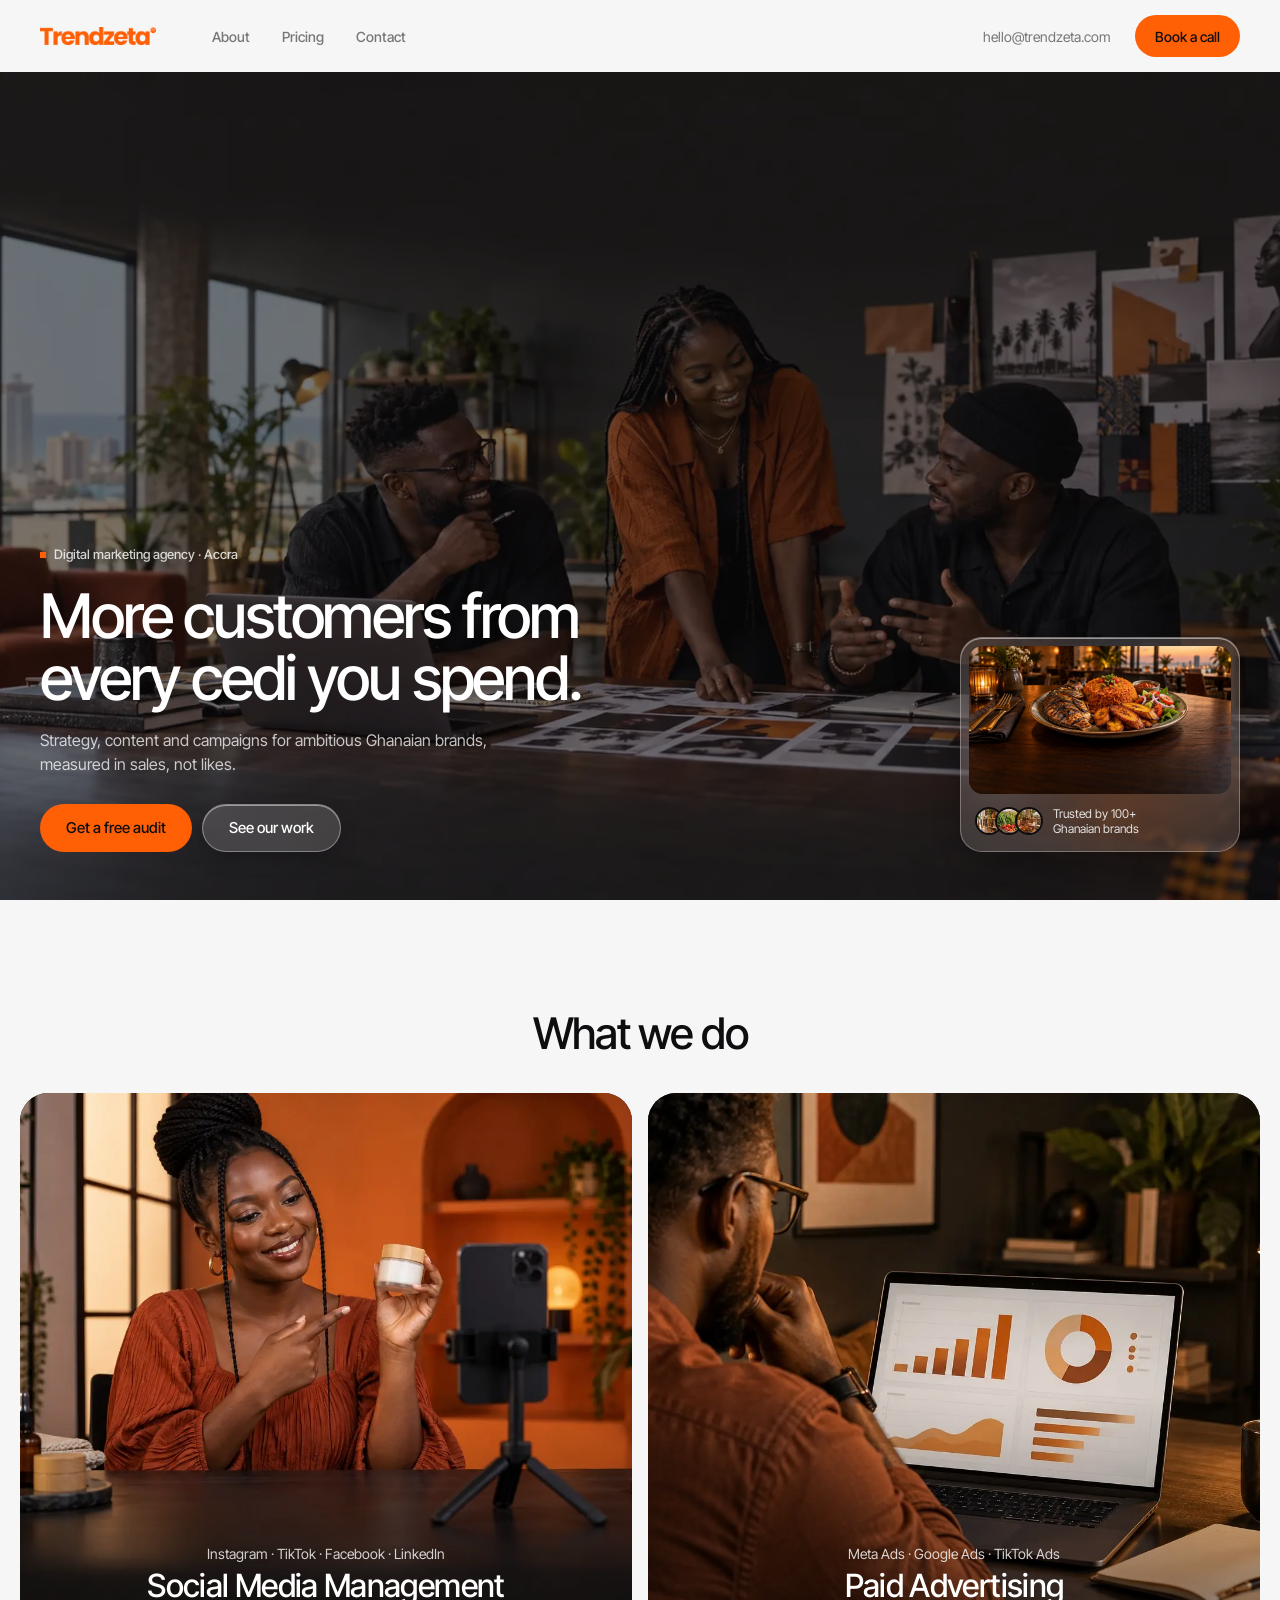
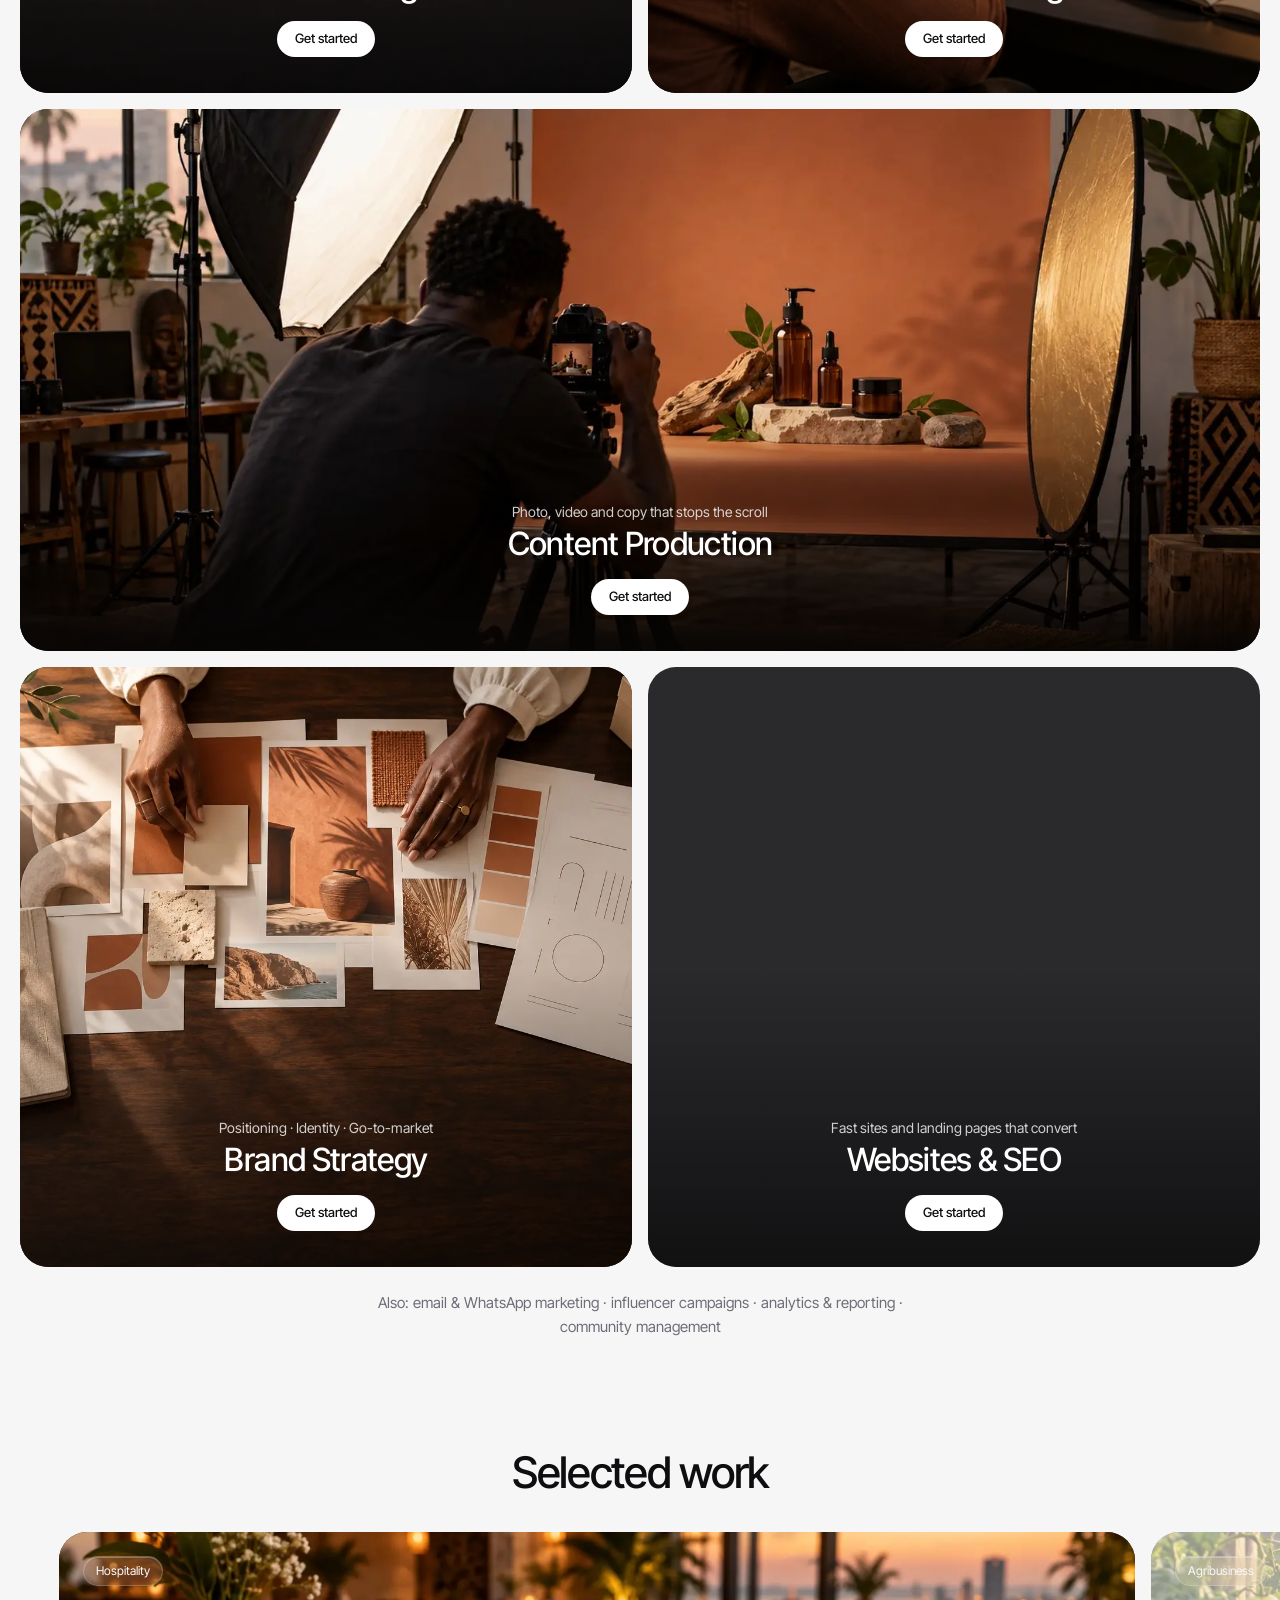
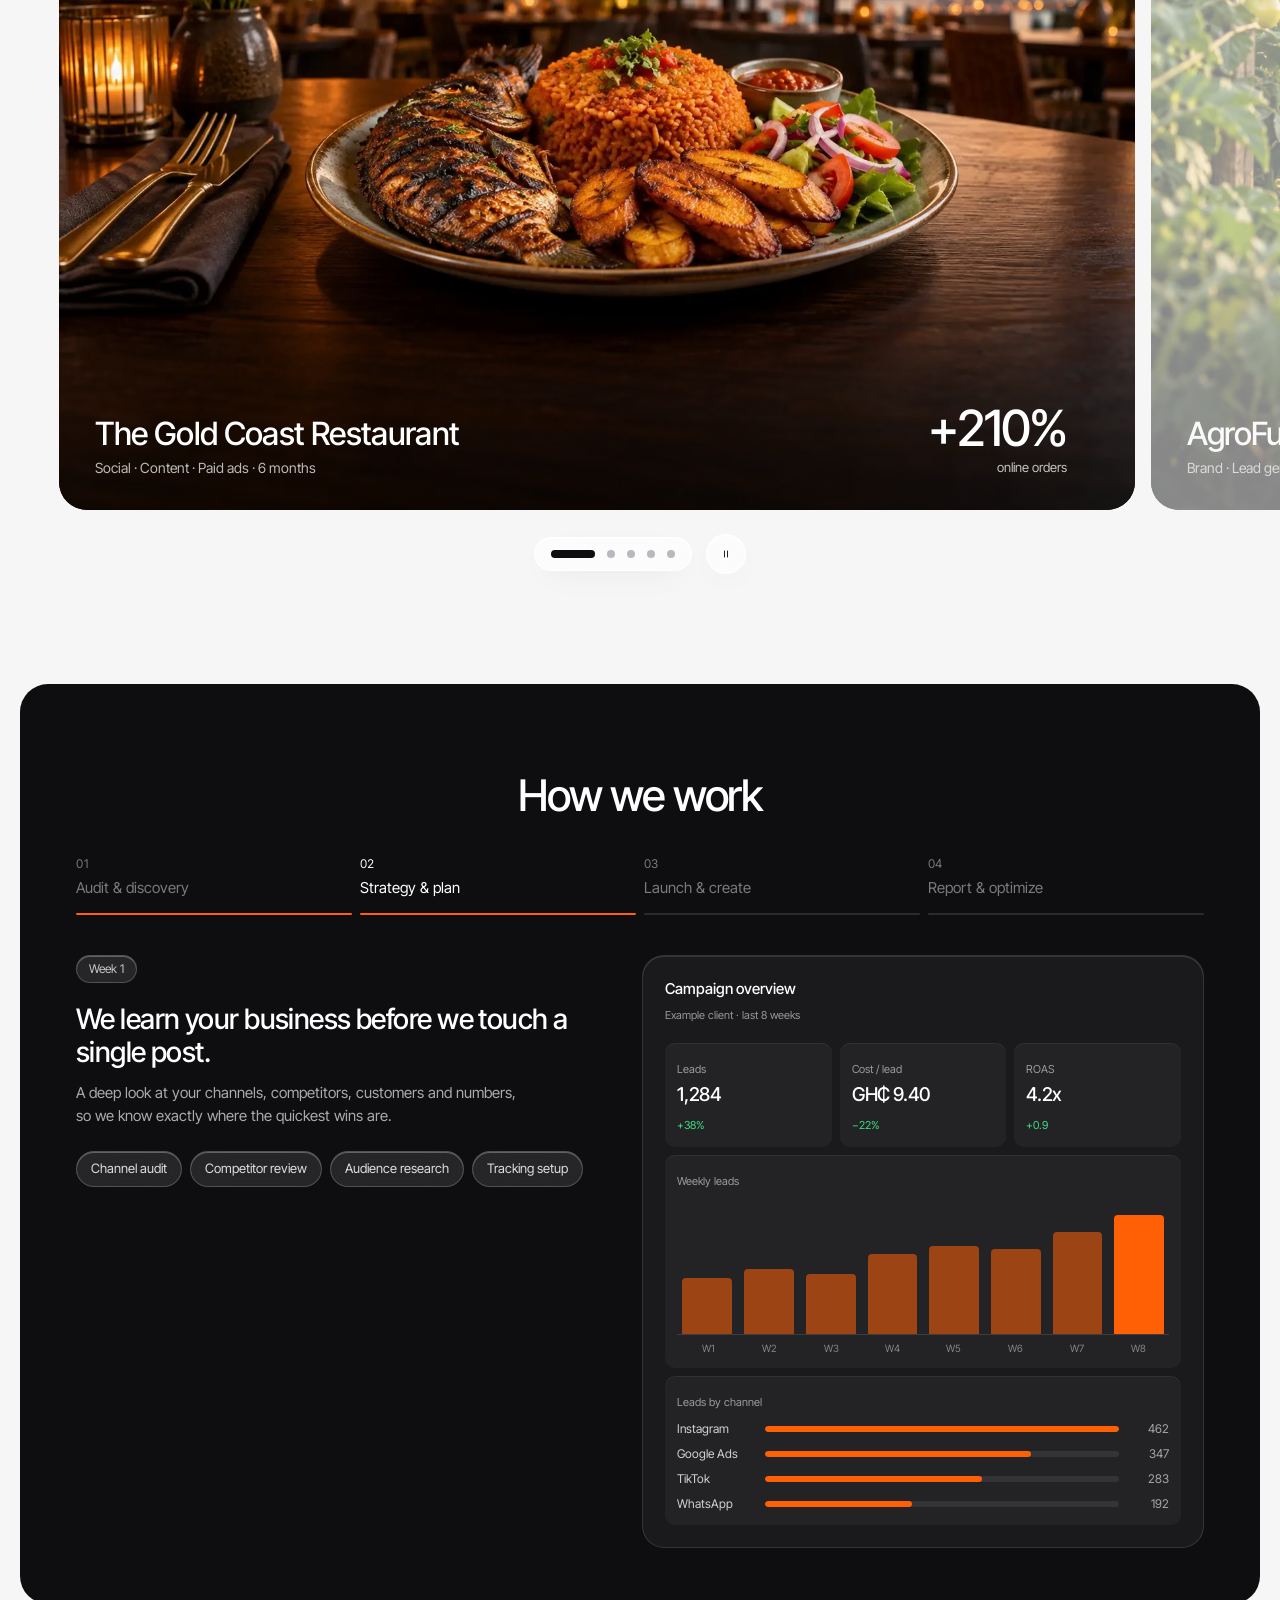
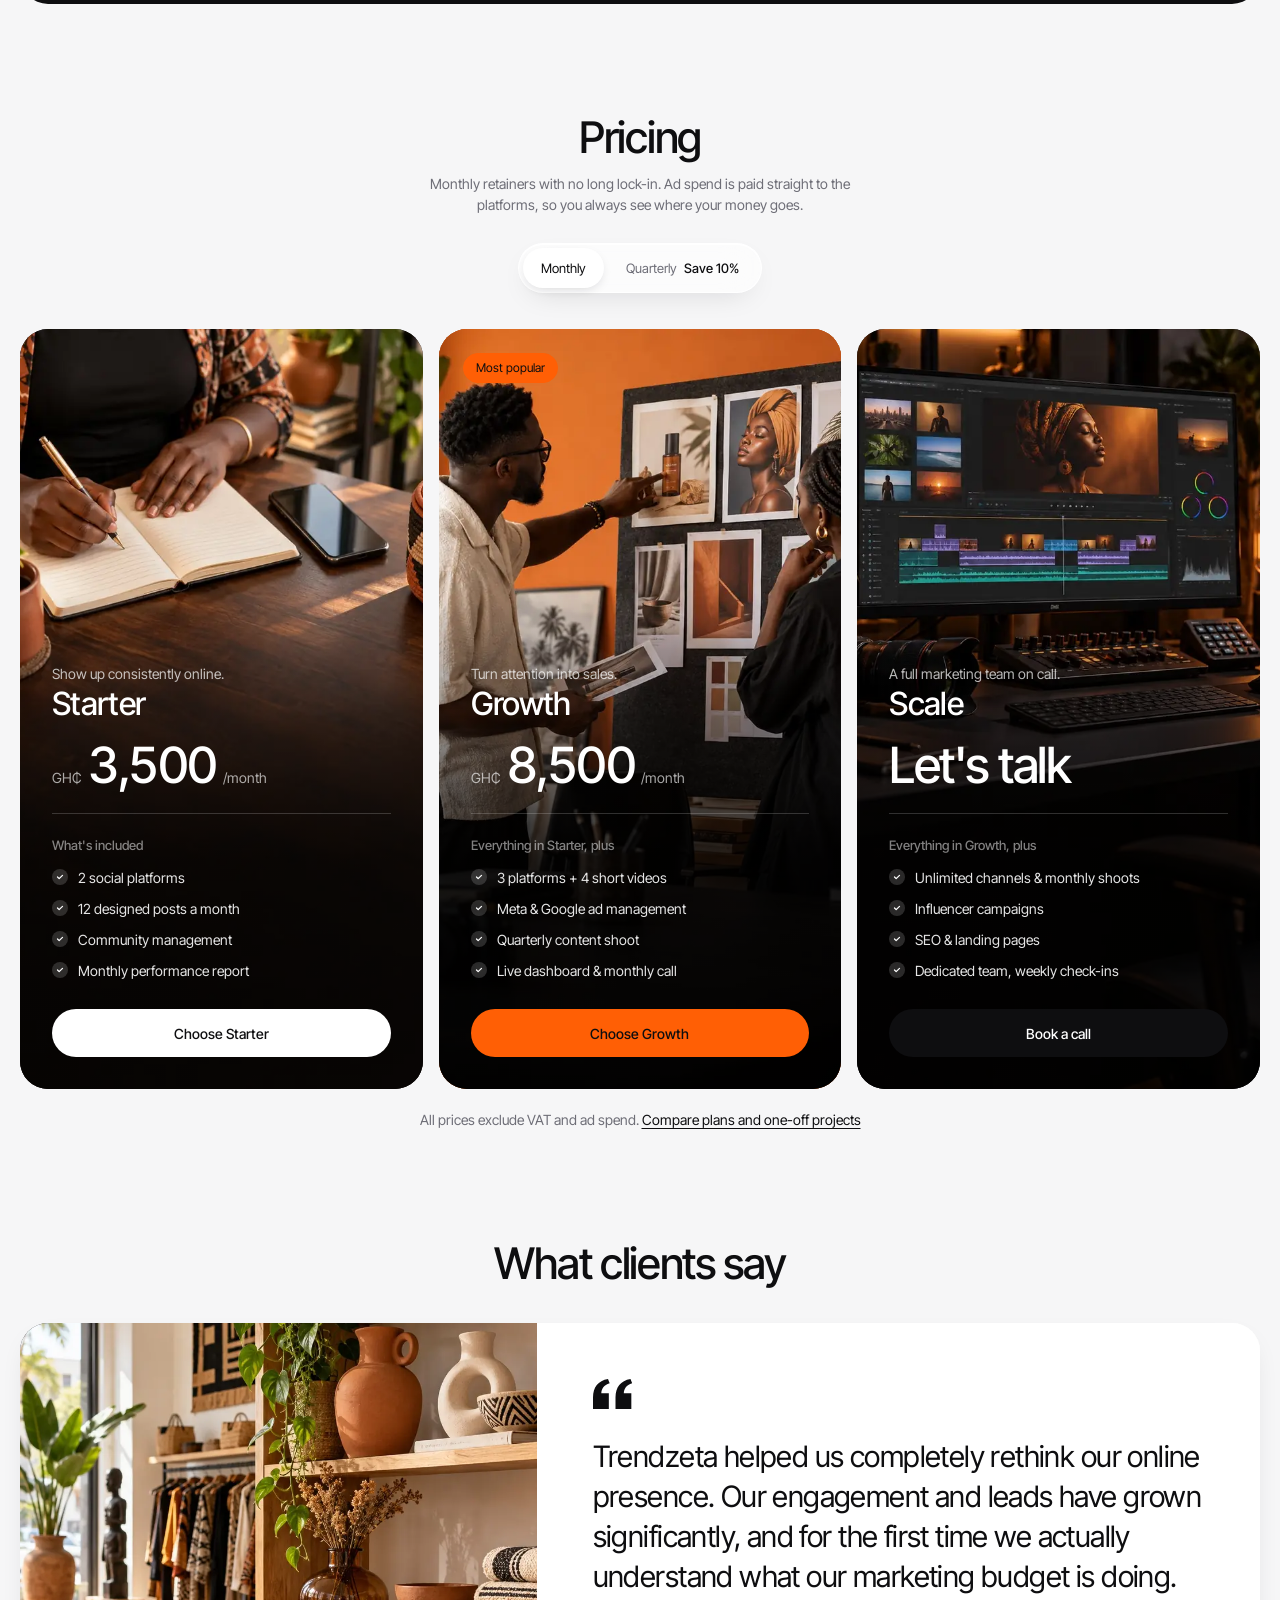
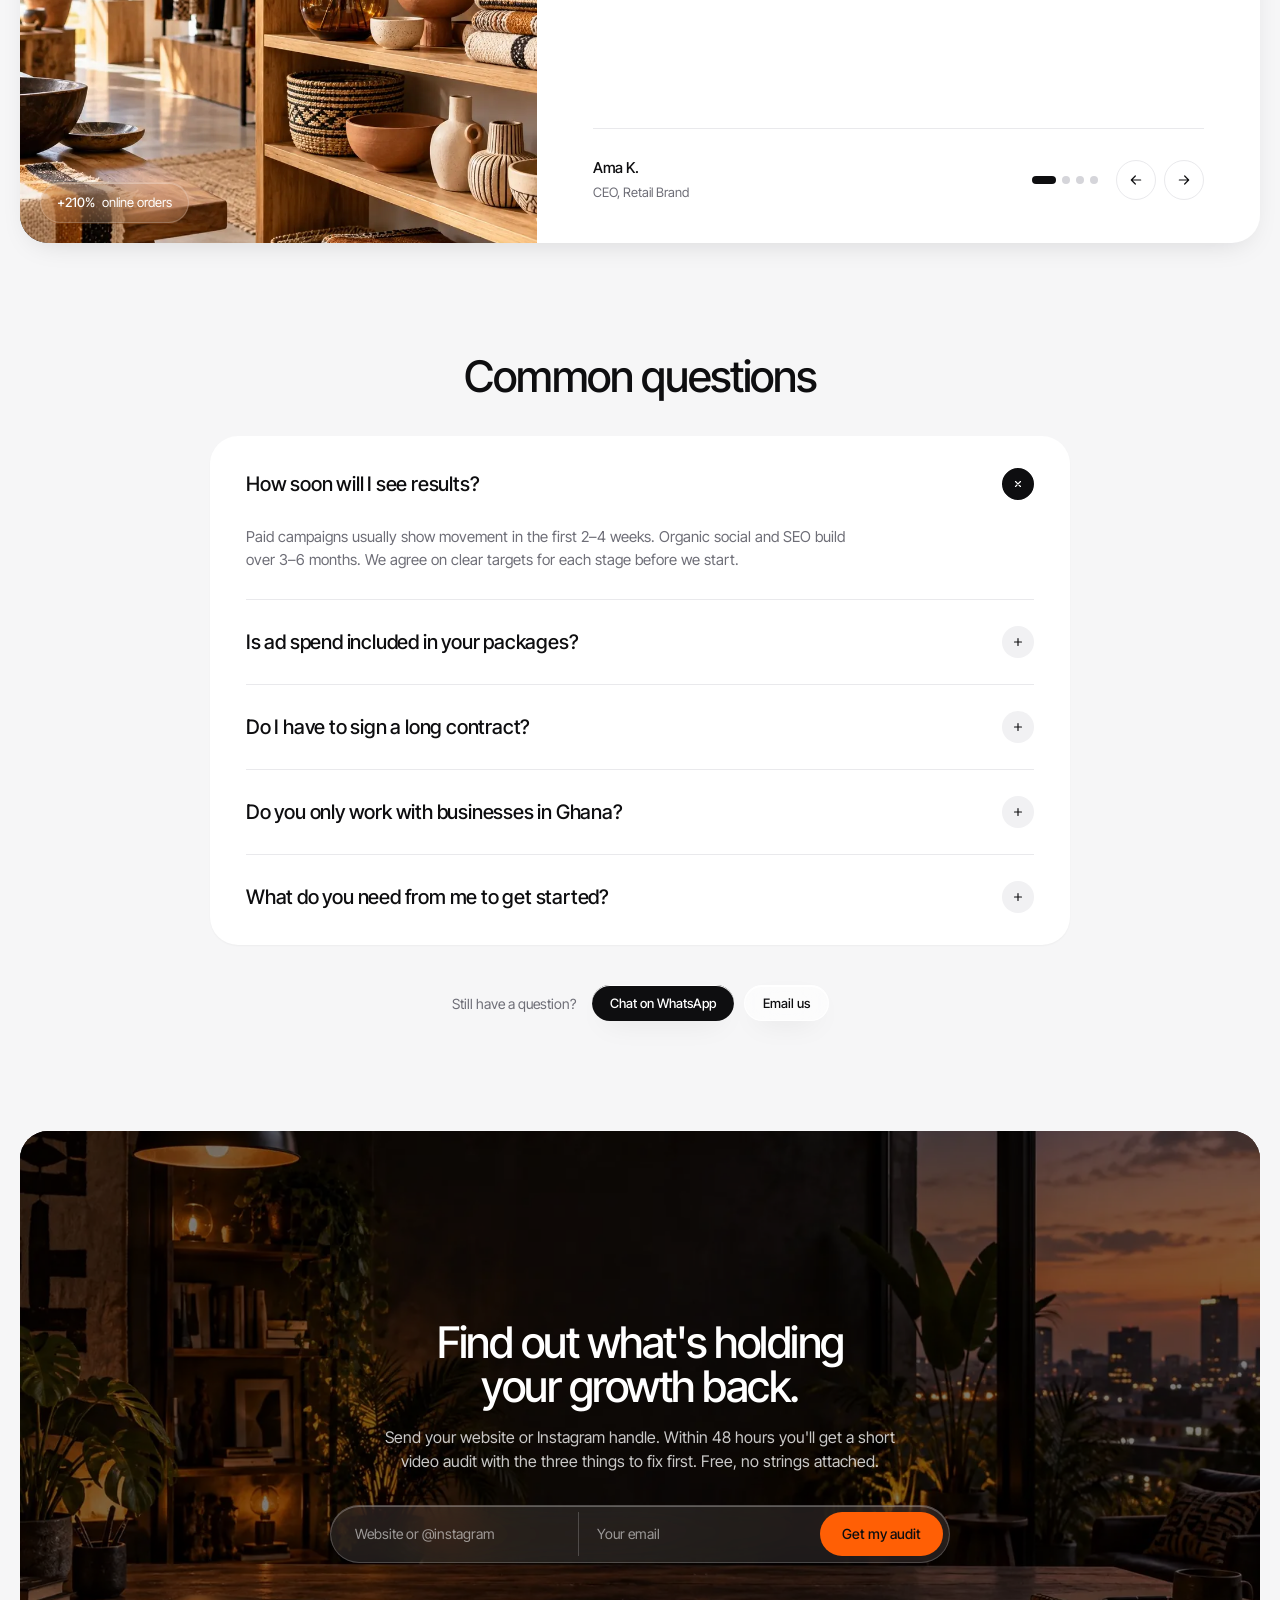
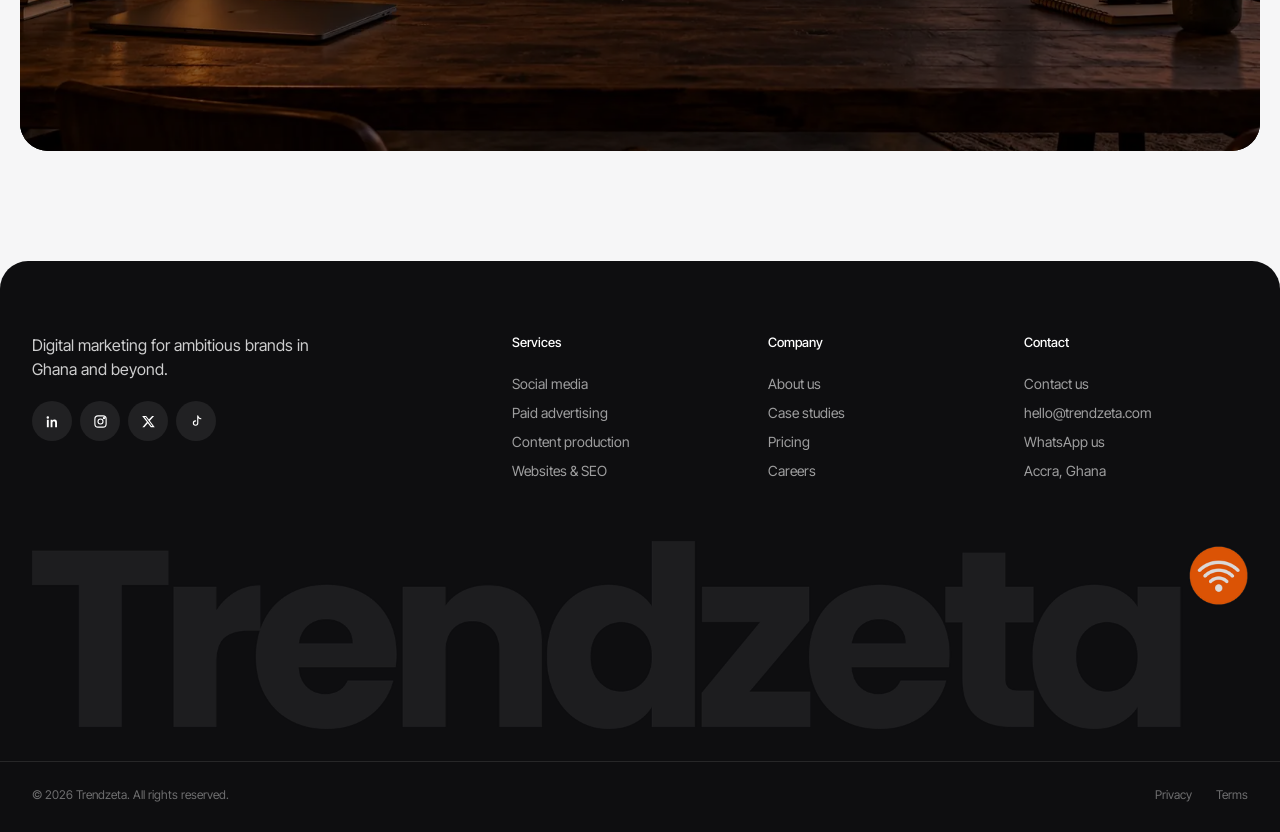
==== commit 1840fd87: "Home: FAQ answers in a white card Matches the card treatment of the FAQs on the inner pages and the " ====
--- a/index.html
+++ b/index.html
@@ -124,7 +124,7 @@
   <link rel="icon" type="image/png" sizes="192x192" href="images/favicon-192.png" />
   <link rel="apple-touch-icon" href="images/apple-touch-icon.png" />
   <meta name="theme-color" content="#ff5f05" />
-  <link rel="stylesheet" href="css/styles.css?v=53" />
+  <link rel="stylesheet" href="css/styles.css?v=54" />
 </head>
 <body class="home">
   <header class="navbar" id="navbar">
@@ -465,28 +465,30 @@
       <h2 class="h2-xl">Common questions</h2>
     </div>
 
-    <div class="faq wrap">
-      <details open>
-        <summary>How soon will I see results?</summary>
-        <p>Paid campaigns usually show movement in the first 2–4 weeks. Organic social and SEO build over 3–6 months. We agree on clear targets for each stage before we start.</p>
-      </details>
-      <details>
-        <summary>Is ad spend included in your packages?</summary>
-        <p>No. Ad spend is paid directly to Meta, Google or TikTok from your own account, so you keep full ownership and transparency. Our fee covers strategy, creative and management.</p>
-      </details>
-      <details>
-        <summary>Do I have to sign a long contract?</summary>
-        <p>Retainers run month to month after an initial 3-month period. That gives us enough time to set up properly and show real results.</p>
-      </details>
-      <details>
-        <summary>Do you only work with businesses in Ghana?</summary>
-        <p>Most of our clients are in Ghana, but we also run campaigns across West Africa and for diaspora-focused brands in the UK and US.</p>
-      </details>
-      <details>
-        <summary>What do you need from me to get started?</summary>
-        <p>Access to your social and ad accounts, any brand assets you have, and a 45-minute kickoff call. We handle the rest.</p>
-      </details>
-
+    <div class="wrap faq-home">
+      <div class="faq faq--card">
+        <details open>
+          <summary>How soon will I see results?</summary>
+          <p>Paid campaigns usually show movement in the first 2–4 weeks. Organic social and SEO build over 3–6 months. We agree on clear targets for each stage before we start.</p>
+        </details>
+        <details>
+          <summary>Is ad spend included in your packages?</summary>
+          <p>No. Ad spend is paid directly to Meta, Google or TikTok from your own account, so you keep full ownership and transparency. Our fee covers strategy, creative and management.</p>
+        </details>
+        <details>
+          <summary>Do I have to sign a long contract?</summary>
+          <p>Retainers run month to month after an initial 3-month period. That gives us enough time to set up properly and show real results.</p>
+        </details>
+        <details>
+          <summary>Do you only work with businesses in Ghana?</summary>
+          <p>Most of our clients are in Ghana, but we also run campaigns across West Africa and for diaspora-focused brands in the UK and US.</p>
+        </details>
+        <details>
+          <summary>What do you need from me to get started?</summary>
+          <p>Access to your social and ad accounts, any brand assets you have, and a 45-minute kickoff call. We handle the rest.</p>
+        </details>
+
+      </div>
       <div class="faq__cta">
         <span>Still have a question?</span>
         <a href="#" class="pill pill--dark pill--sm">Chat on WhatsApp</a>
--- a/css/styles.css
+++ b/css/styles.css
@@ -2516,3 +2516,20 @@
 .ceo--orange .ceo__by small { color: var(--ink); }
 .ceo--orange .ceo__by { border-top-color: rgba(14, 14, 16, 0.25); }
 
+/* Home FAQ: answers in a white card, matching the client-story card */
+.faq-home { max-width: 924px; }
+.faq--card {
+  max-width: none;
+  padding: 6px 36px;
+  border-radius: var(--r-lg);
+  background: #fff;
+  box-shadow: 0 1px 2px rgba(15, 15, 20, 0.04);
+}
+.faq--card details:first-of-type { border-top: 0; }
+.faq--card details:last-of-type { border-bottom: 0; }
+.faq--card summary::after { background-color: #f1f1f3; }
+.faq--card details[open] summary::after { background-color: var(--ink); }
+@media (max-width: 600px) {
+  .faq--card { padding: 2px 18px; border-radius: 18px; }
+}
+
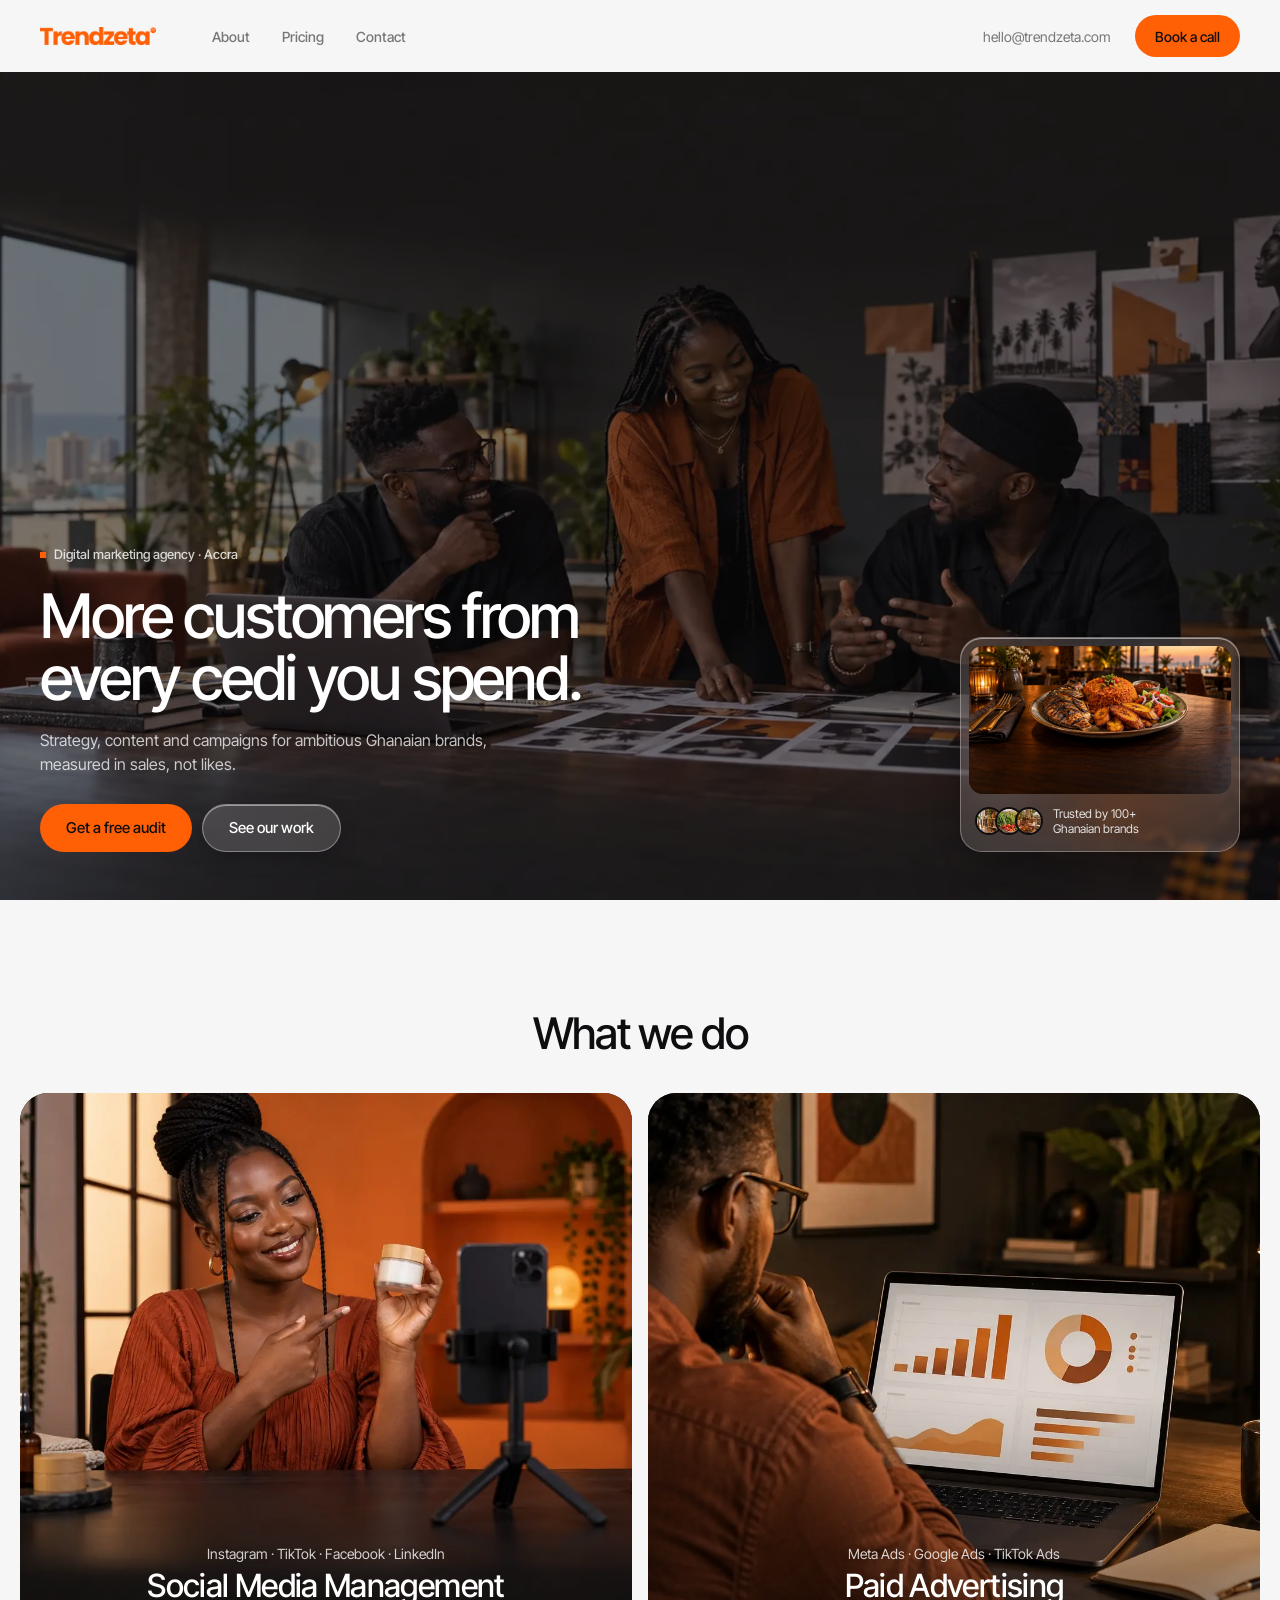
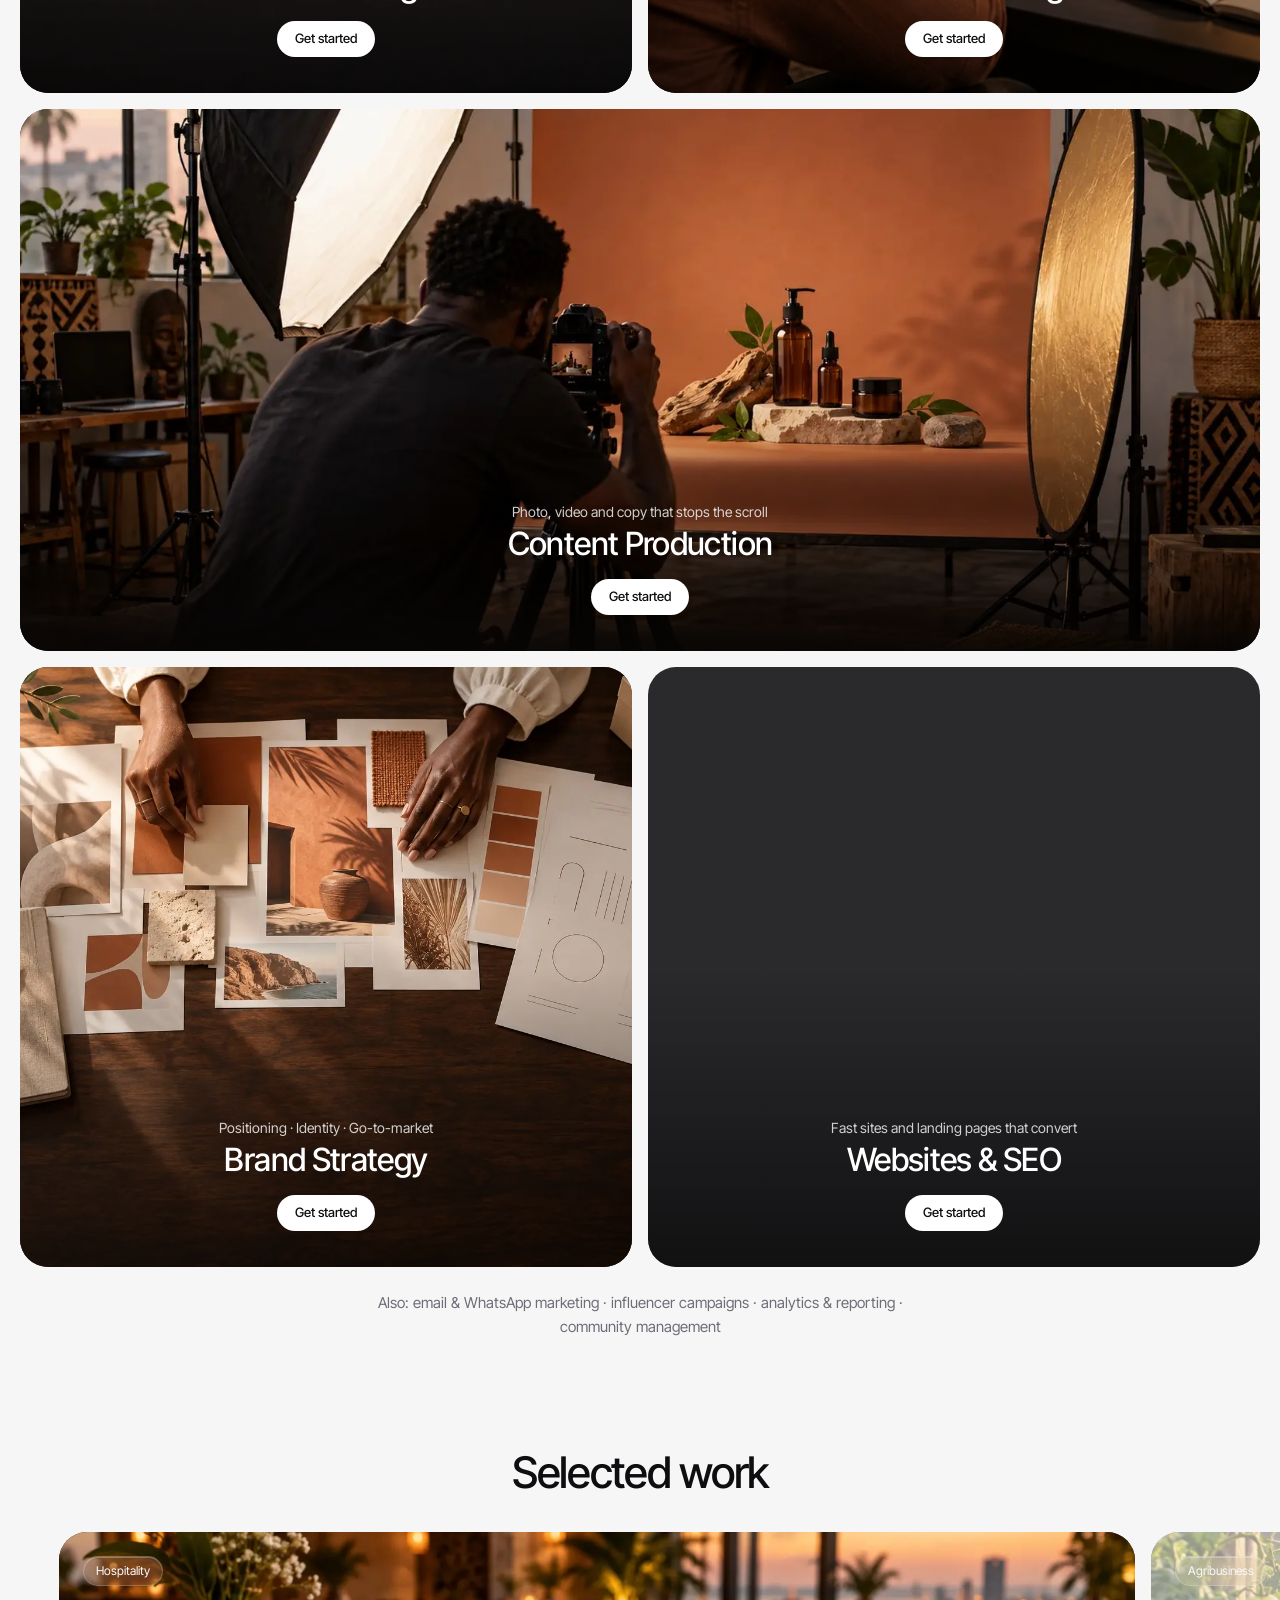
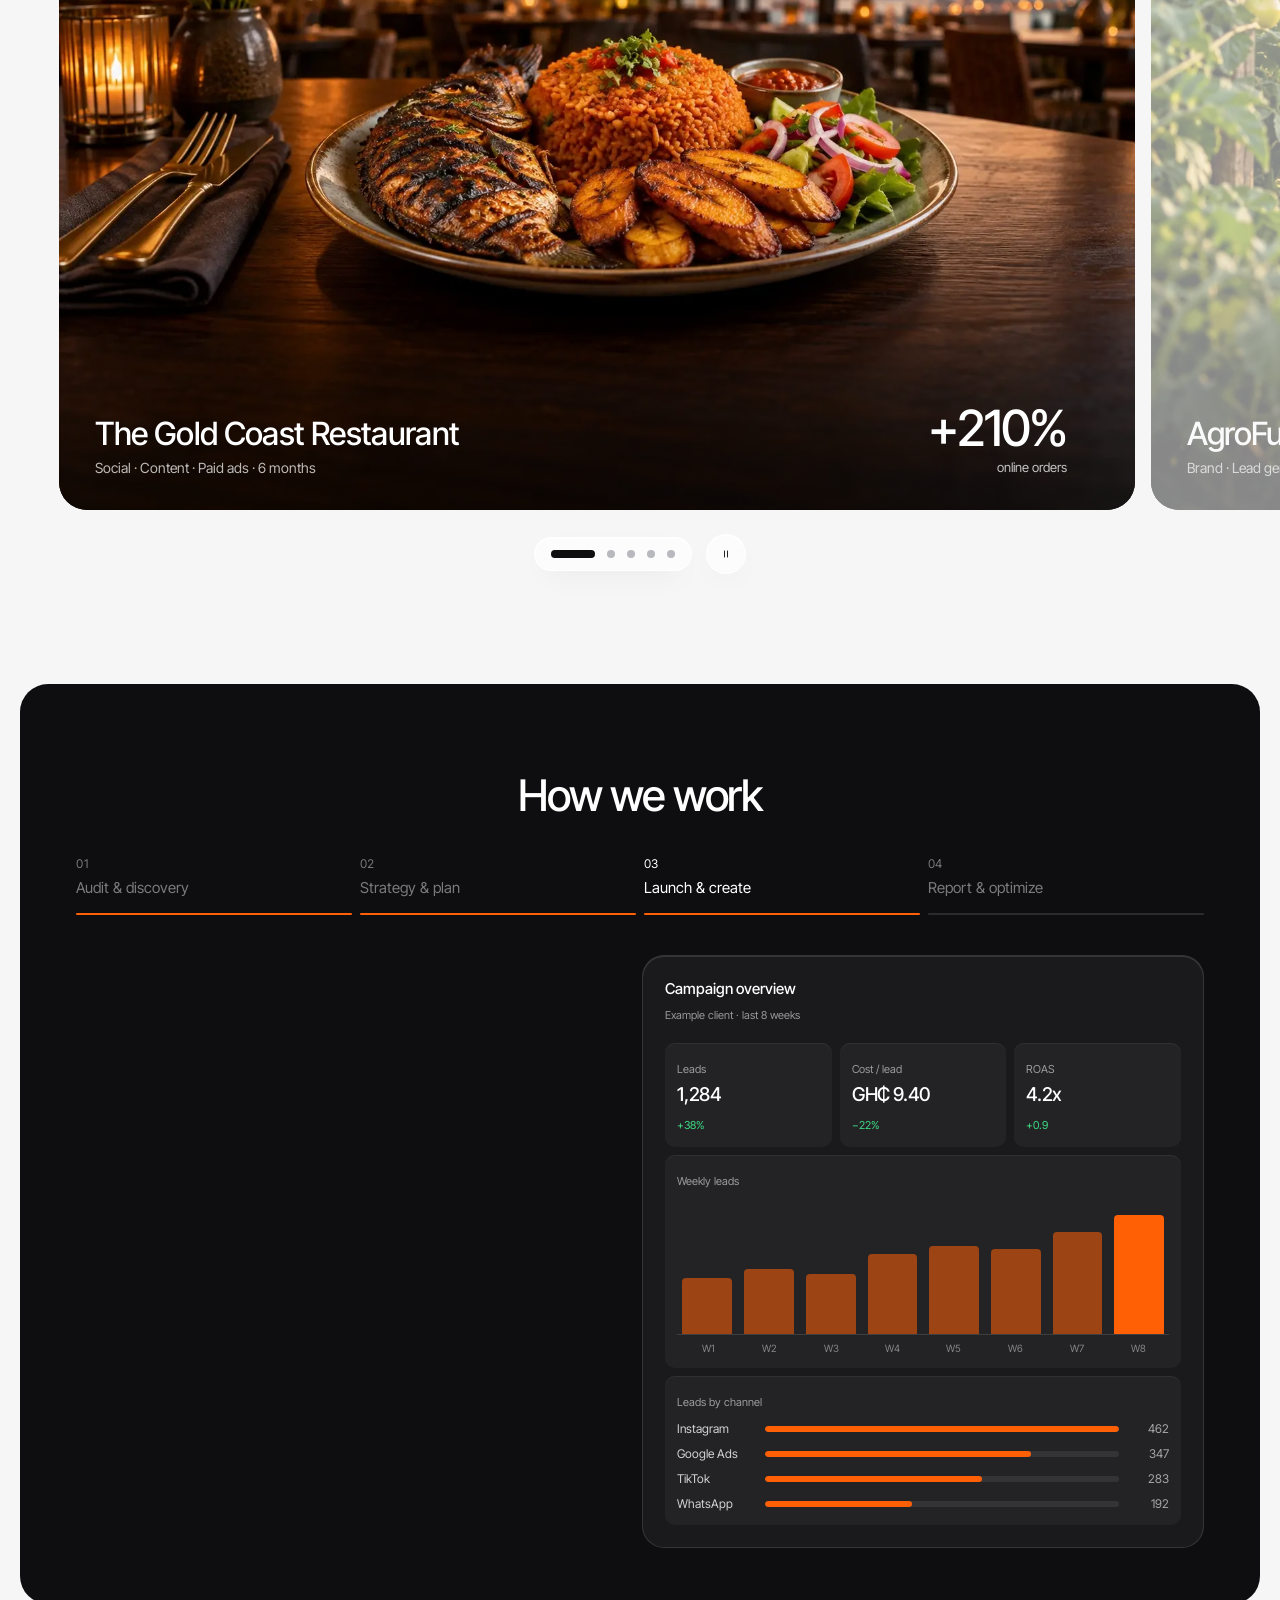
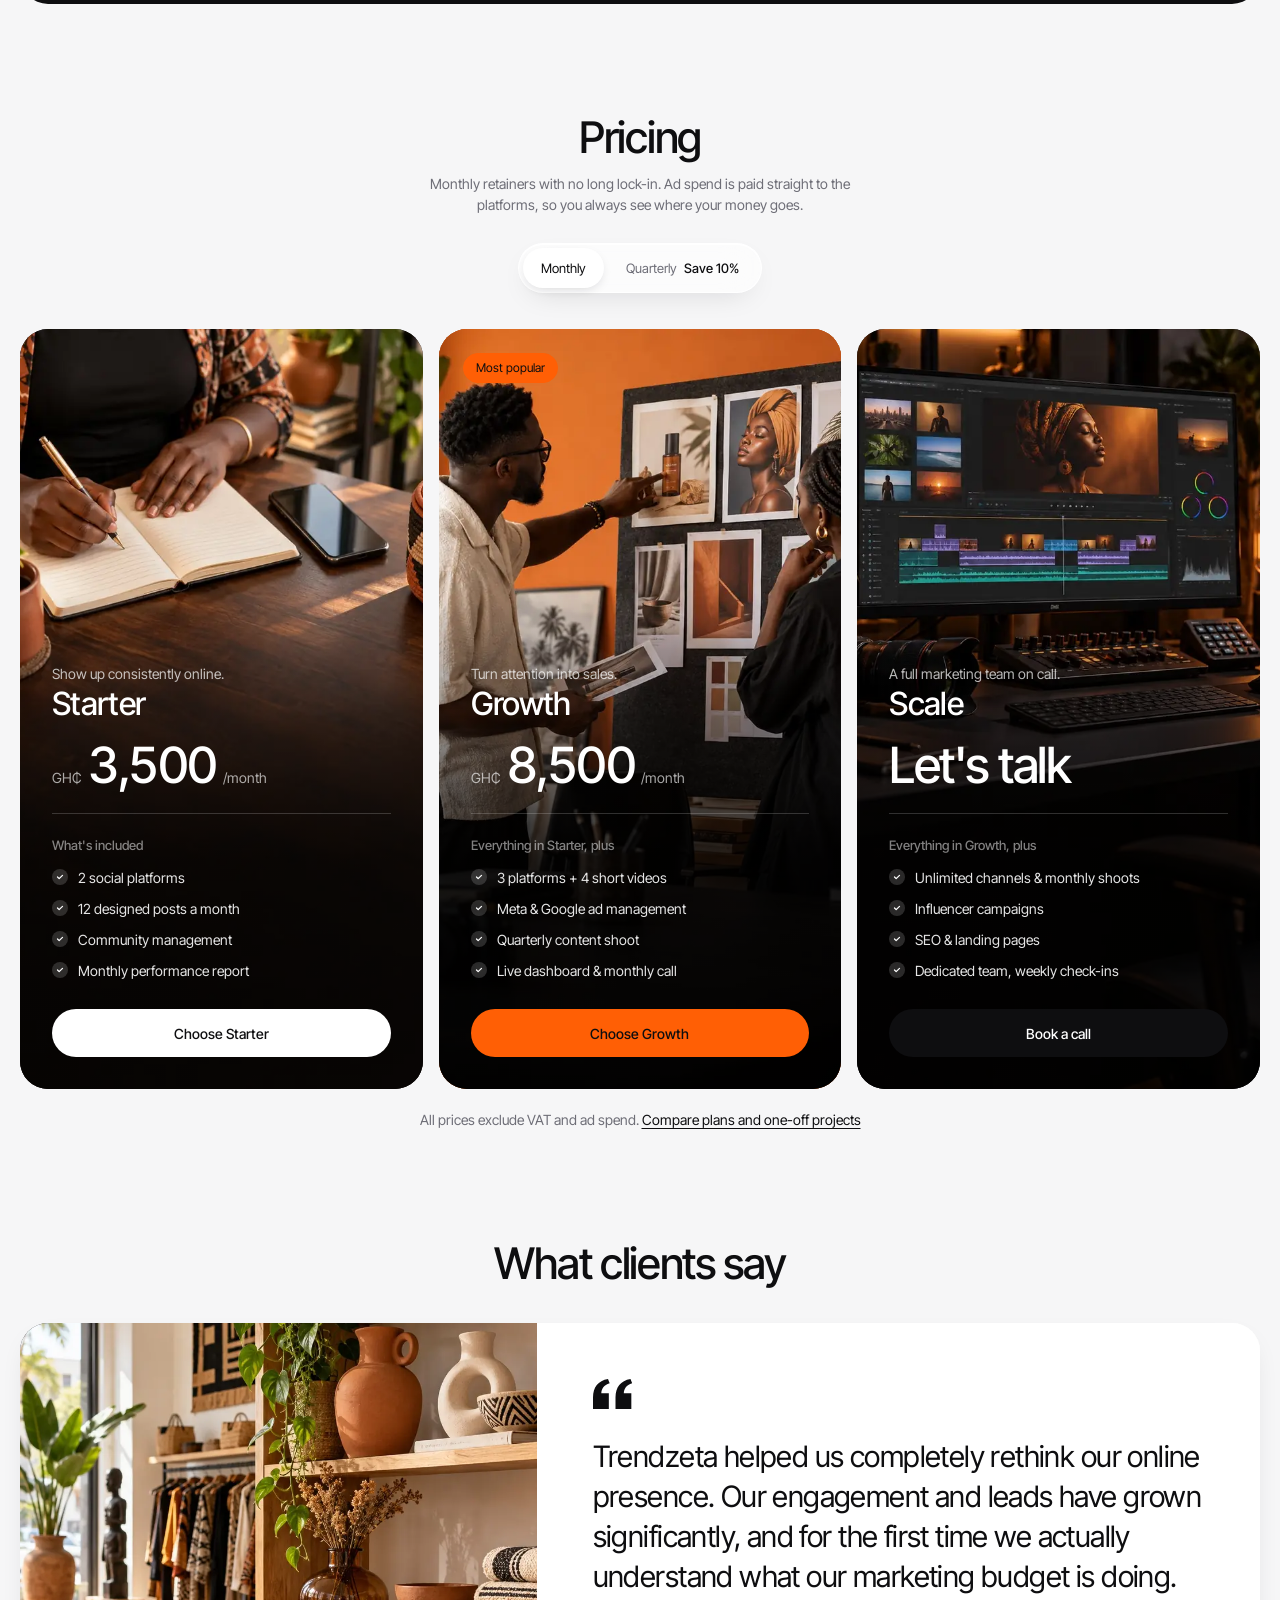
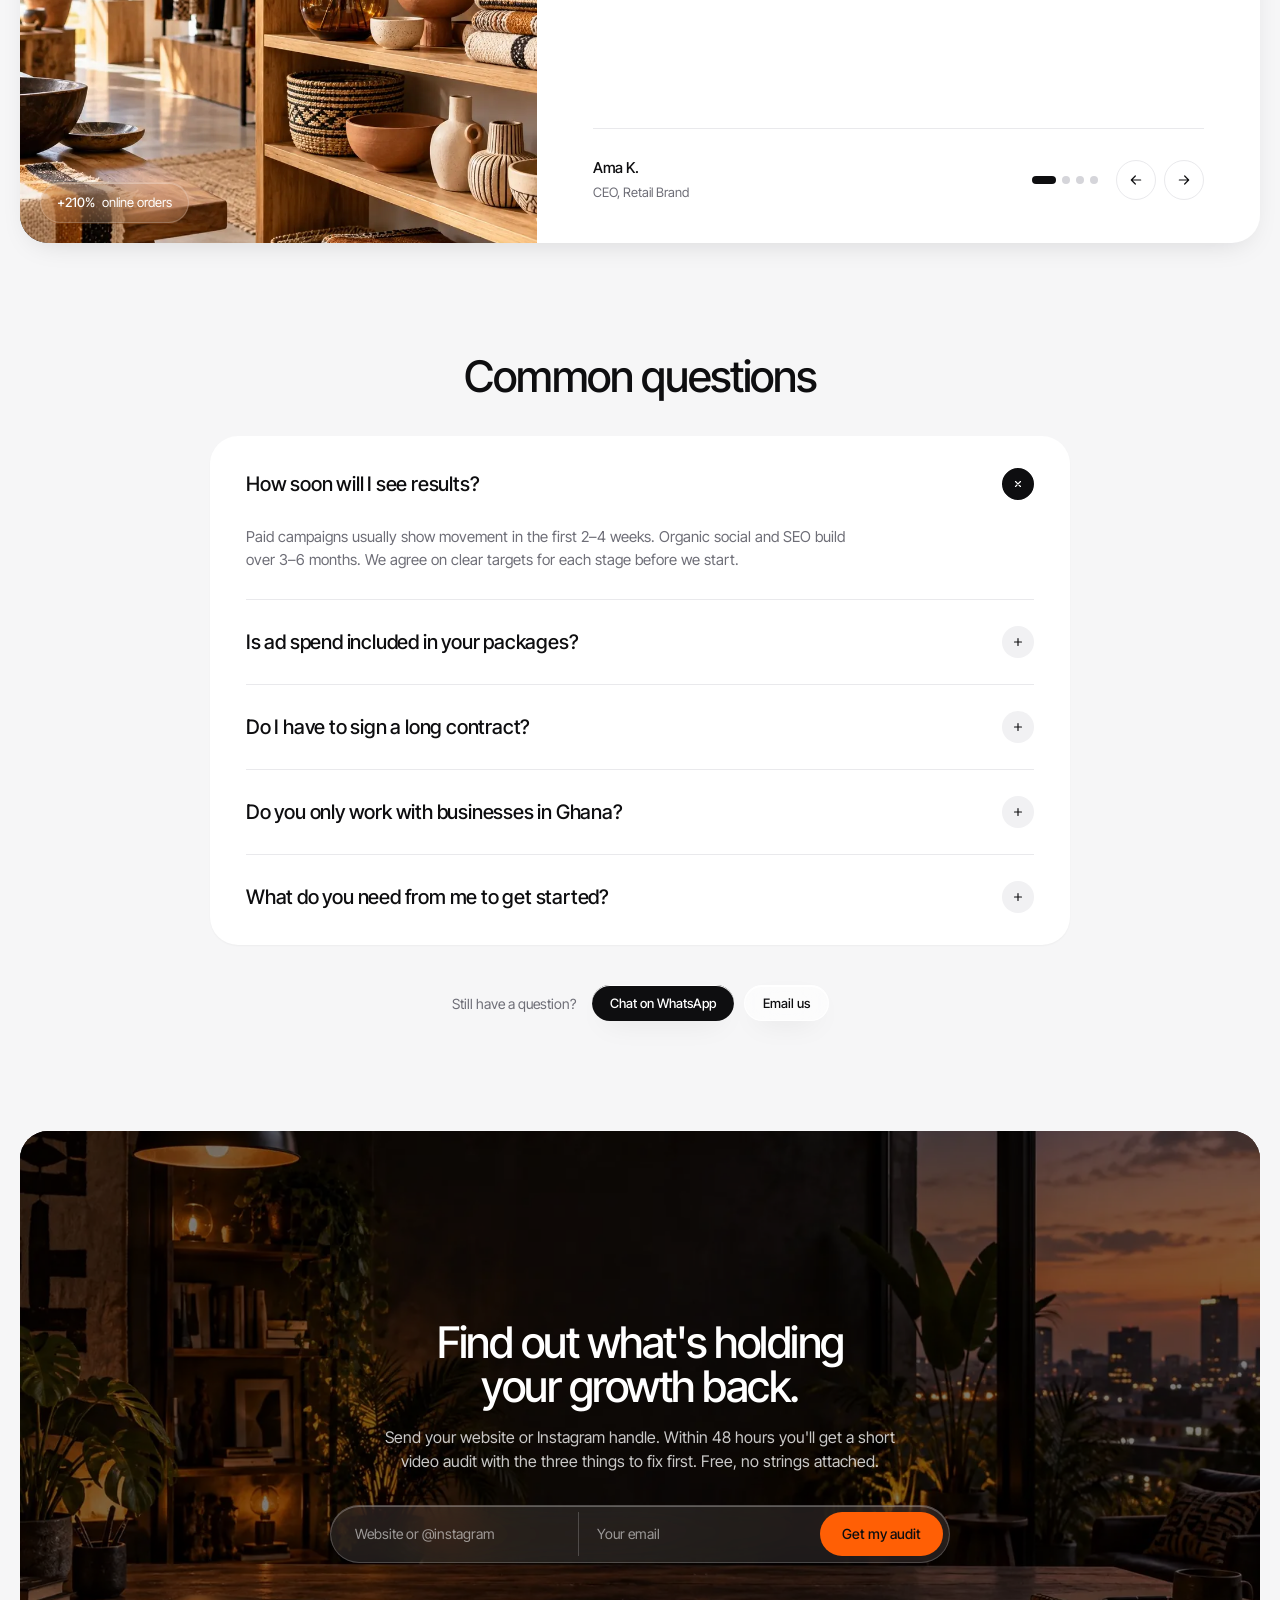
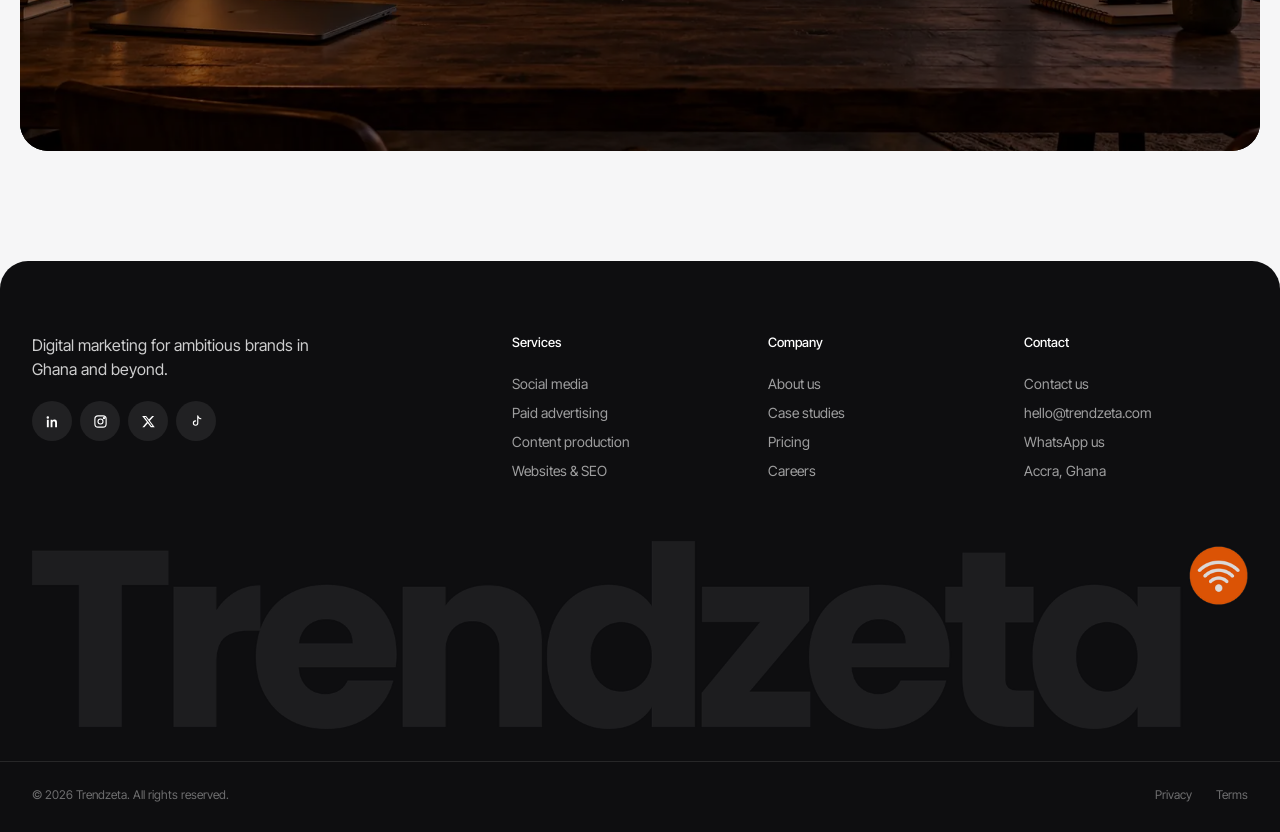
==== commit 8a7edee8: "Pricing: one-off projects invite a quote instead of showing prices The four 'Just need one thing?' c" ====
--- a/index.html
+++ b/index.html
@@ -124,7 +124,7 @@
   <link rel="icon" type="image/png" sizes="192x192" href="images/favicon-192.png" />
   <link rel="apple-touch-icon" href="images/apple-touch-icon.png" />
   <meta name="theme-color" content="#ff5f05" />
-  <link rel="stylesheet" href="css/styles.css?v=54" />
+  <link rel="stylesheet" href="css/styles.css?v=55" />
 </head>
 <body class="home">
   <header class="navbar" id="navbar">
--- a/css/styles.css
+++ b/css/styles.css
@@ -1960,8 +1960,8 @@
 
 .project { aspect-ratio: 3 / 4; min-height: 0; padding: 28px; }
 .project h3 { max-width: 12ch; }
-.project p { display: flex; align-items: center; gap: 8px; margin-top: 6px; }
-.project p .i { width: 16px; height: 16px; transition: transform 0.25s; }
+.project__cta { align-self: flex-start; height: 40px; margin-top: 16px; padding: 0 18px; }
+.project:hover .project__cta { background: #e9e9ec; }
 .project:hover p .i { transform: translateX(3px); }
 
 /* ---------- Contact ---------- */
@@ -2143,7 +2143,7 @@
 }
 
 @media (prefers-reduced-motion: reduce) {
-  .navbar, .navbar::before, .nav, .nav a::before, .c--media > img, .project p .i, .clist .i { transition: none; }
+  .navbar, .navbar::before, .nav, .nav a::before, .c--media > img, .clist .i { transition: none; }
   a.c--media:hover > img { transform: none; }
 }
 
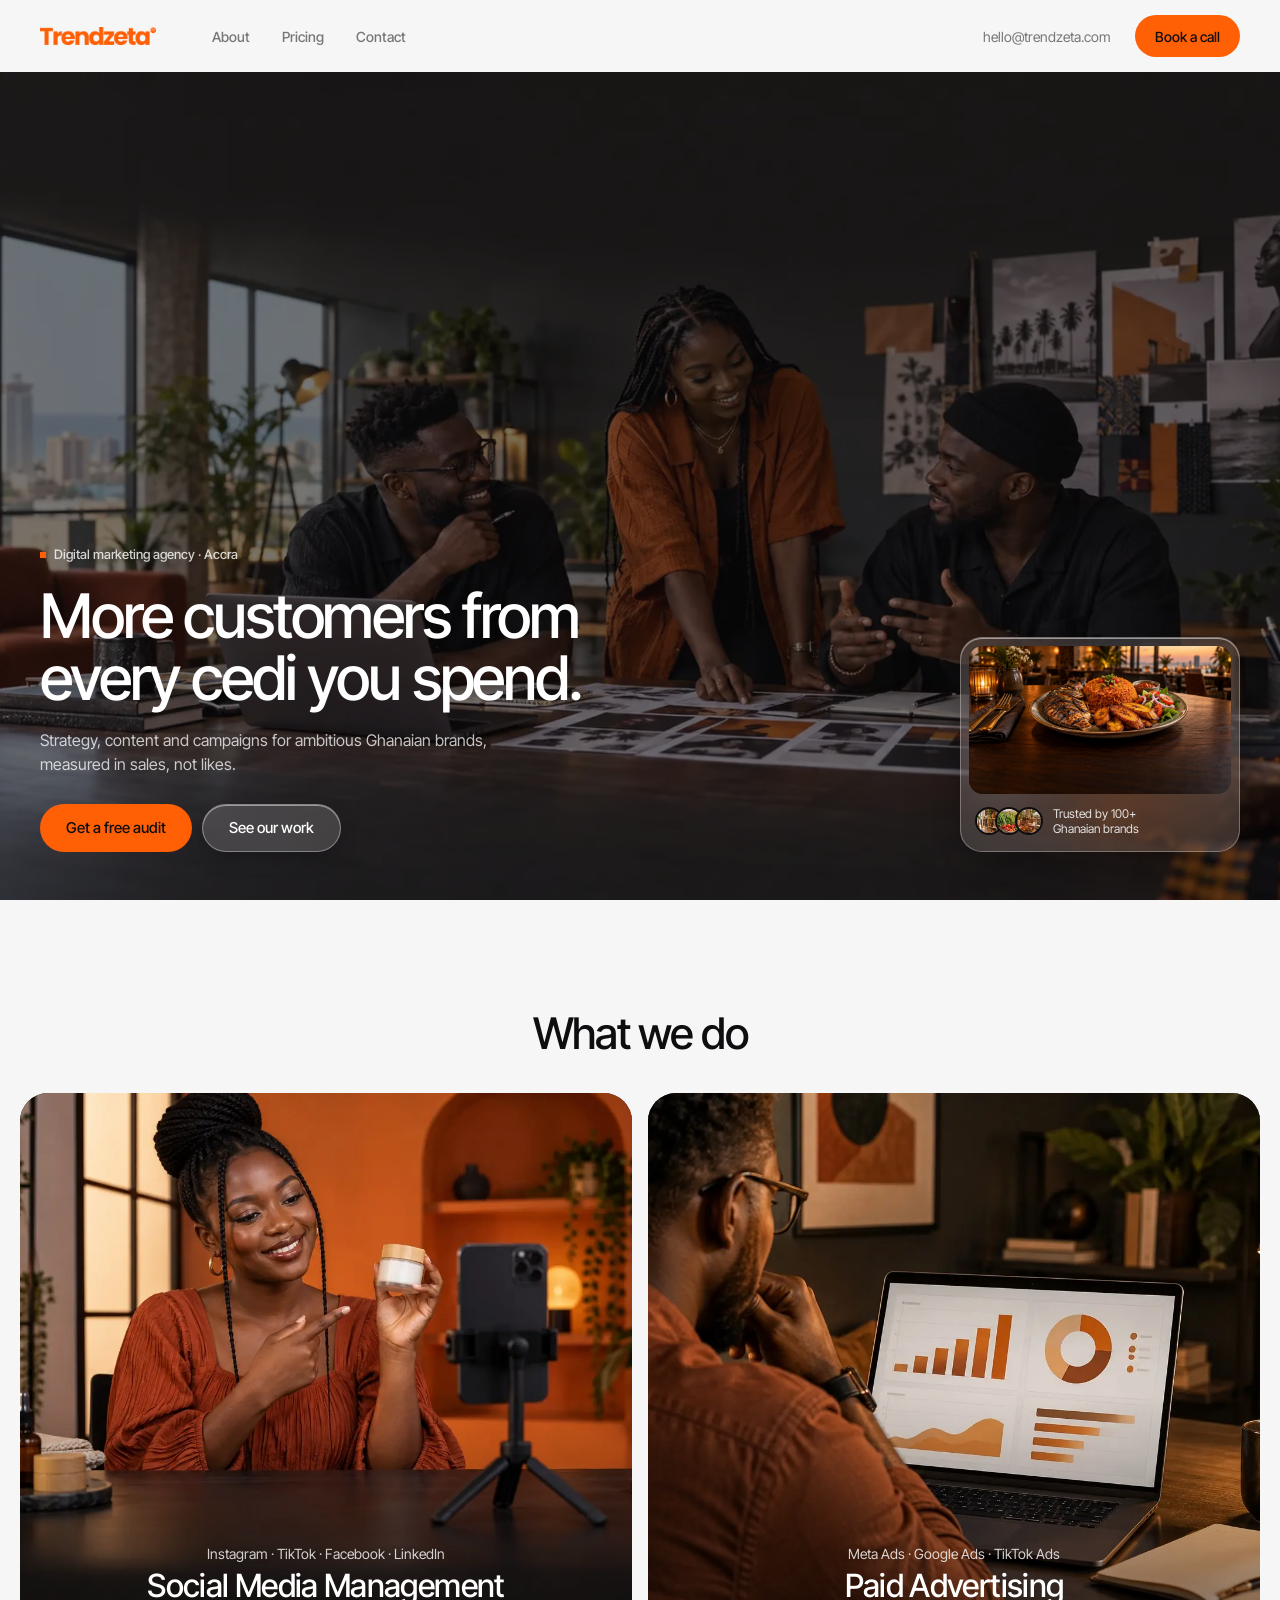
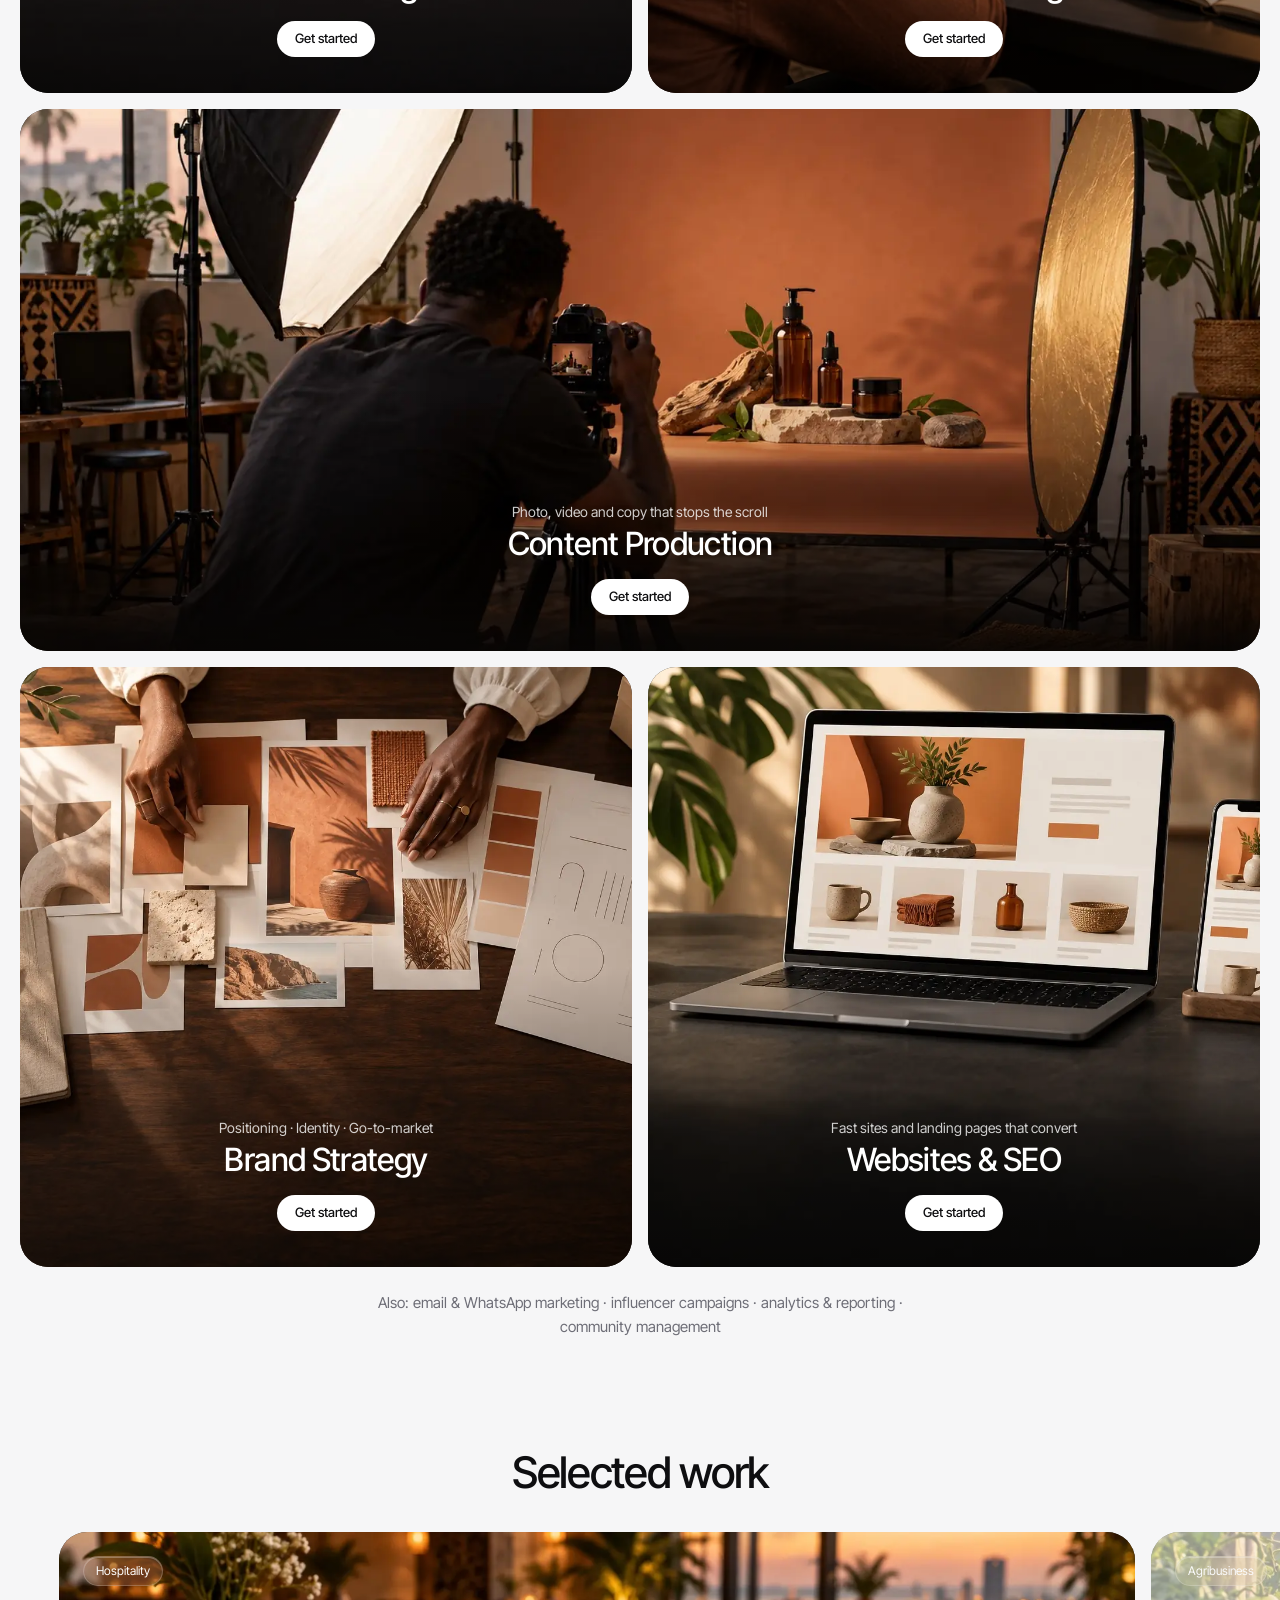
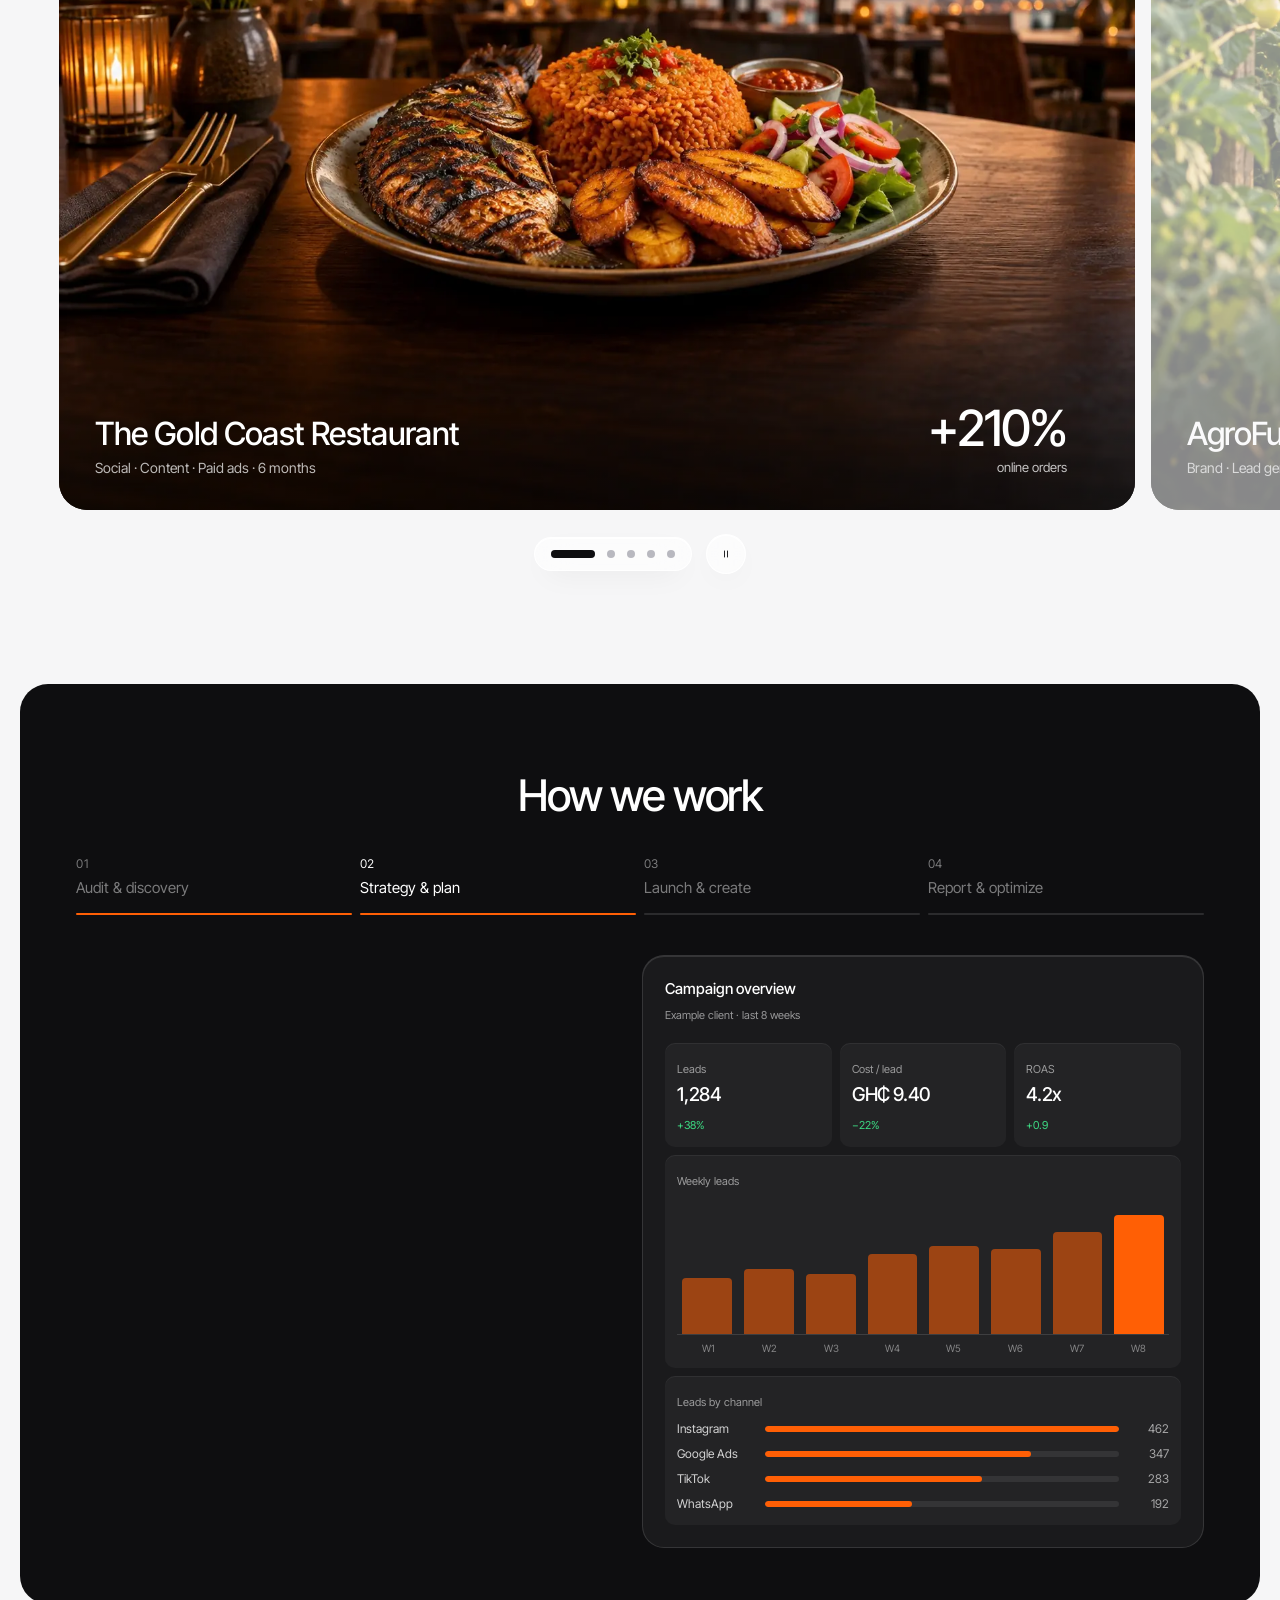
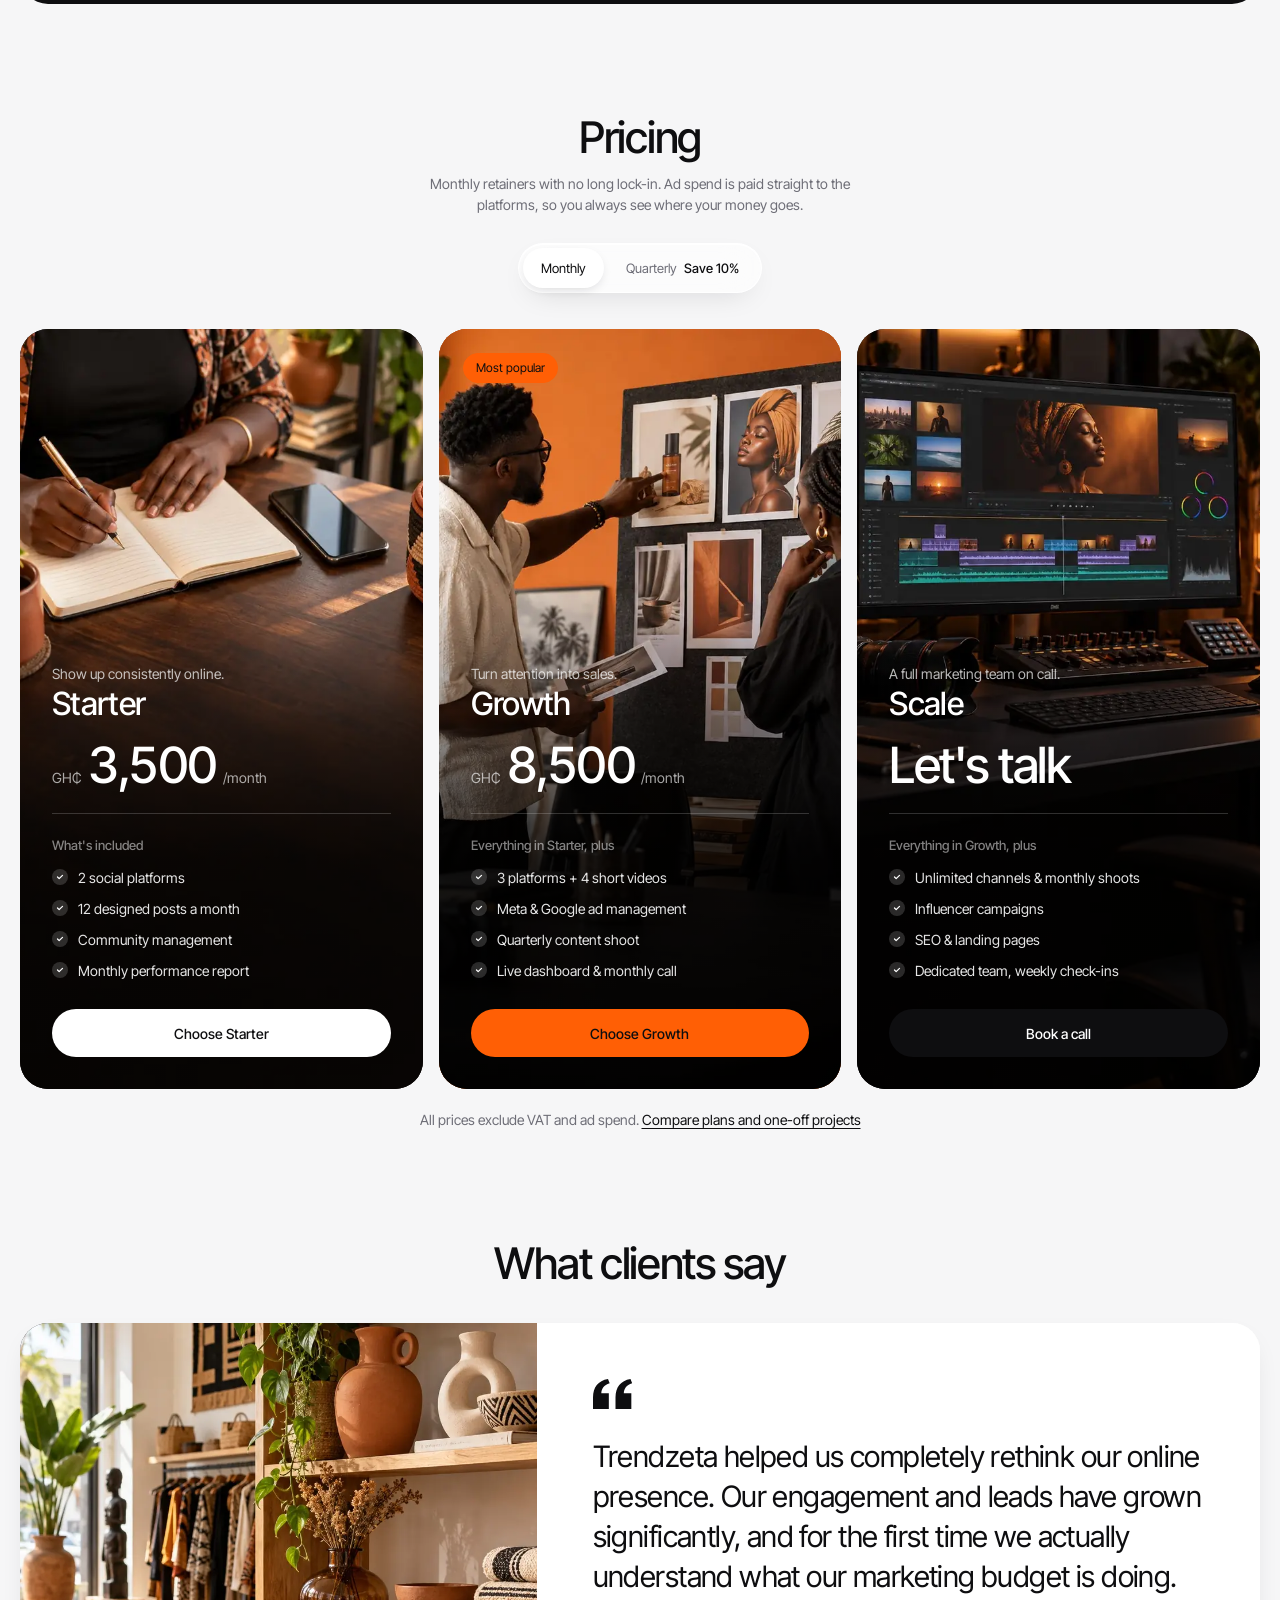
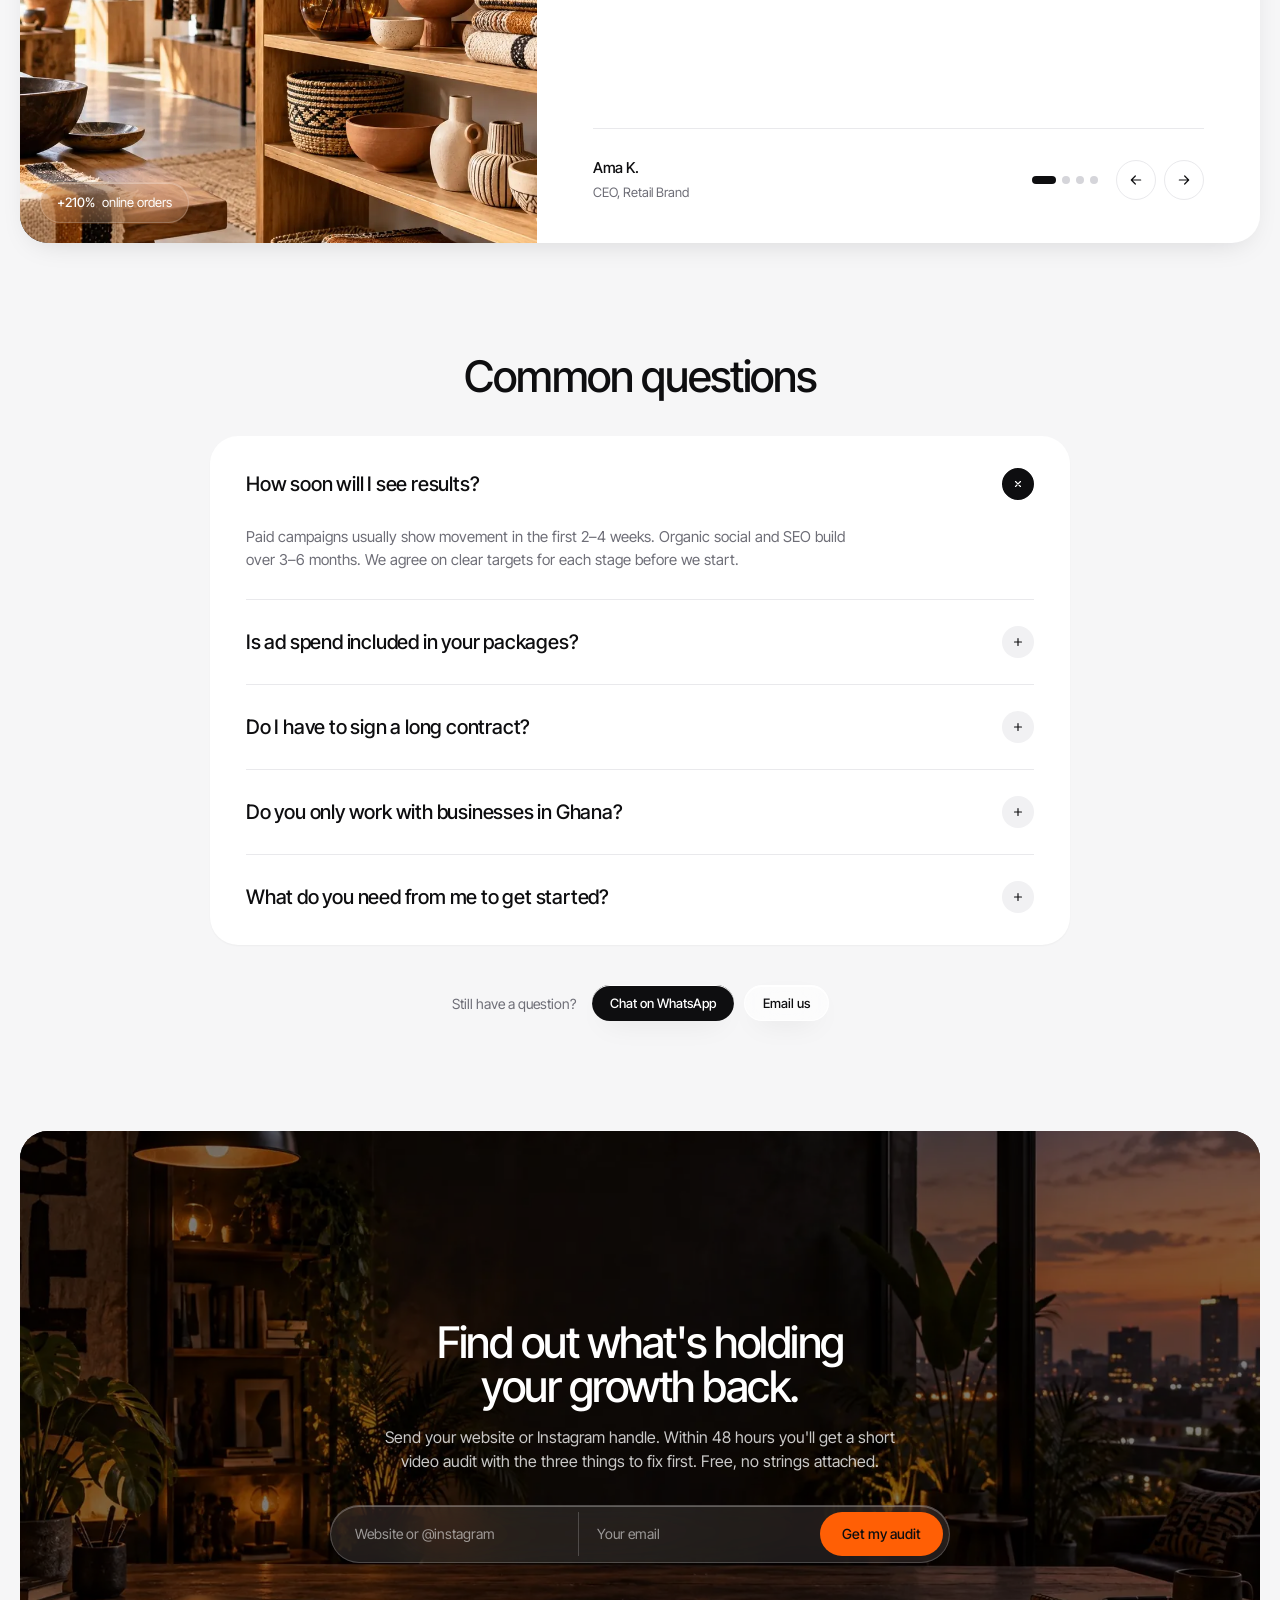
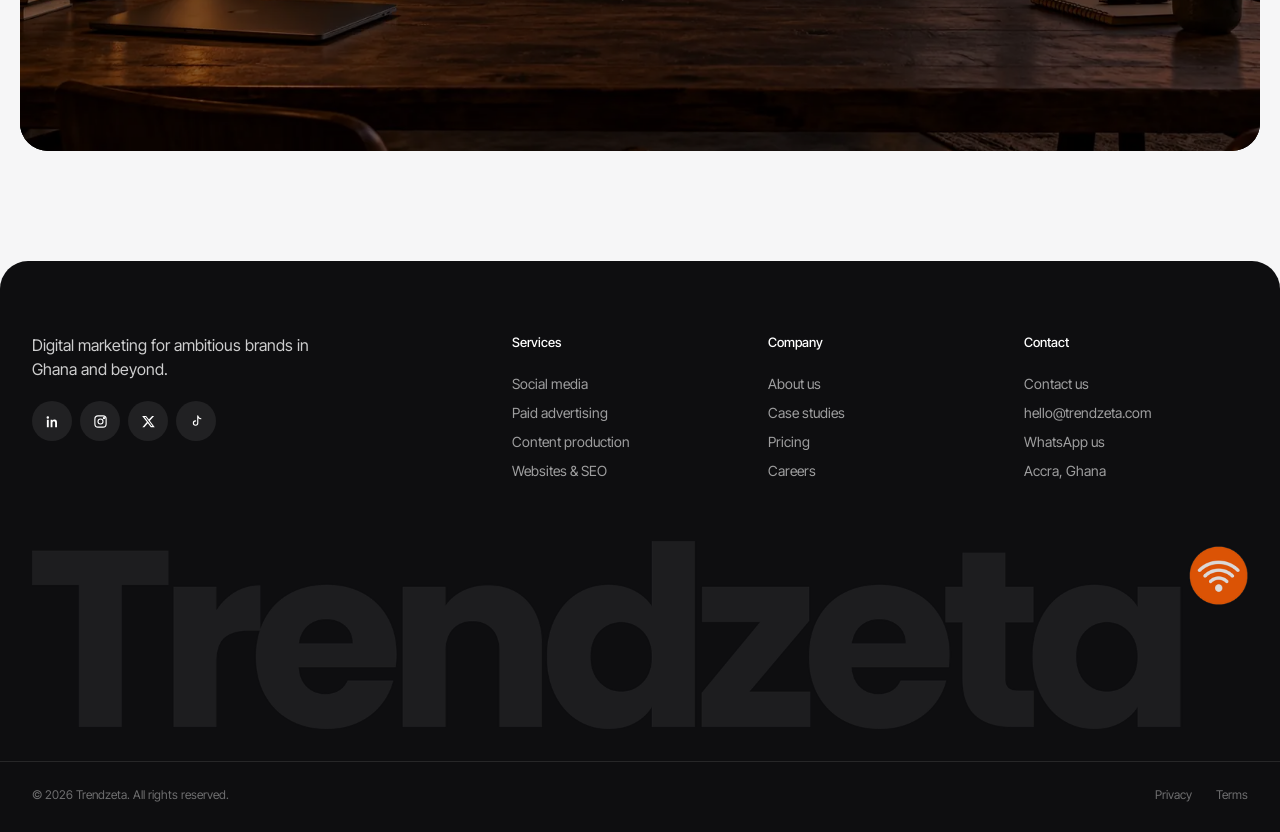
==== commit 062f1380: "Pricing: fix one-off project cards overlapping on phones The photo-card min-height combined with the" ====
--- a/index.html
+++ b/index.html
@@ -124,7 +124,7 @@
   <link rel="icon" type="image/png" sizes="192x192" href="images/favicon-192.png" />
   <link rel="apple-touch-icon" href="images/apple-touch-icon.png" />
   <meta name="theme-color" content="#ff5f05" />
-  <link rel="stylesheet" href="css/styles.css?v=55" />
+  <link rel="stylesheet" href="css/styles.css?v=56" />
 </head>
 <body class="home">
   <header class="navbar" id="navbar">
--- a/css/styles.css
+++ b/css/styles.css
@@ -1959,6 +1959,9 @@
 .spec .no { color: #a9a9b0; }
 
 .project { aspect-ratio: 3 / 4; min-height: 0; padding: 28px; }
+/* Fit the rail column exactly: the general photo-card min-height must not
+   win here, or aspect-ratio widens the card and it slides under the next. */
+.rail > .c--media.project { width: 100%; min-width: 0; min-height: 0; }
 .project h3 { max-width: 12ch; }
 .project__cta { align-self: flex-start; height: 40px; margin-top: 16px; padding: 0 18px; }
 .project:hover .project__cta { background: #e9e9ec; }
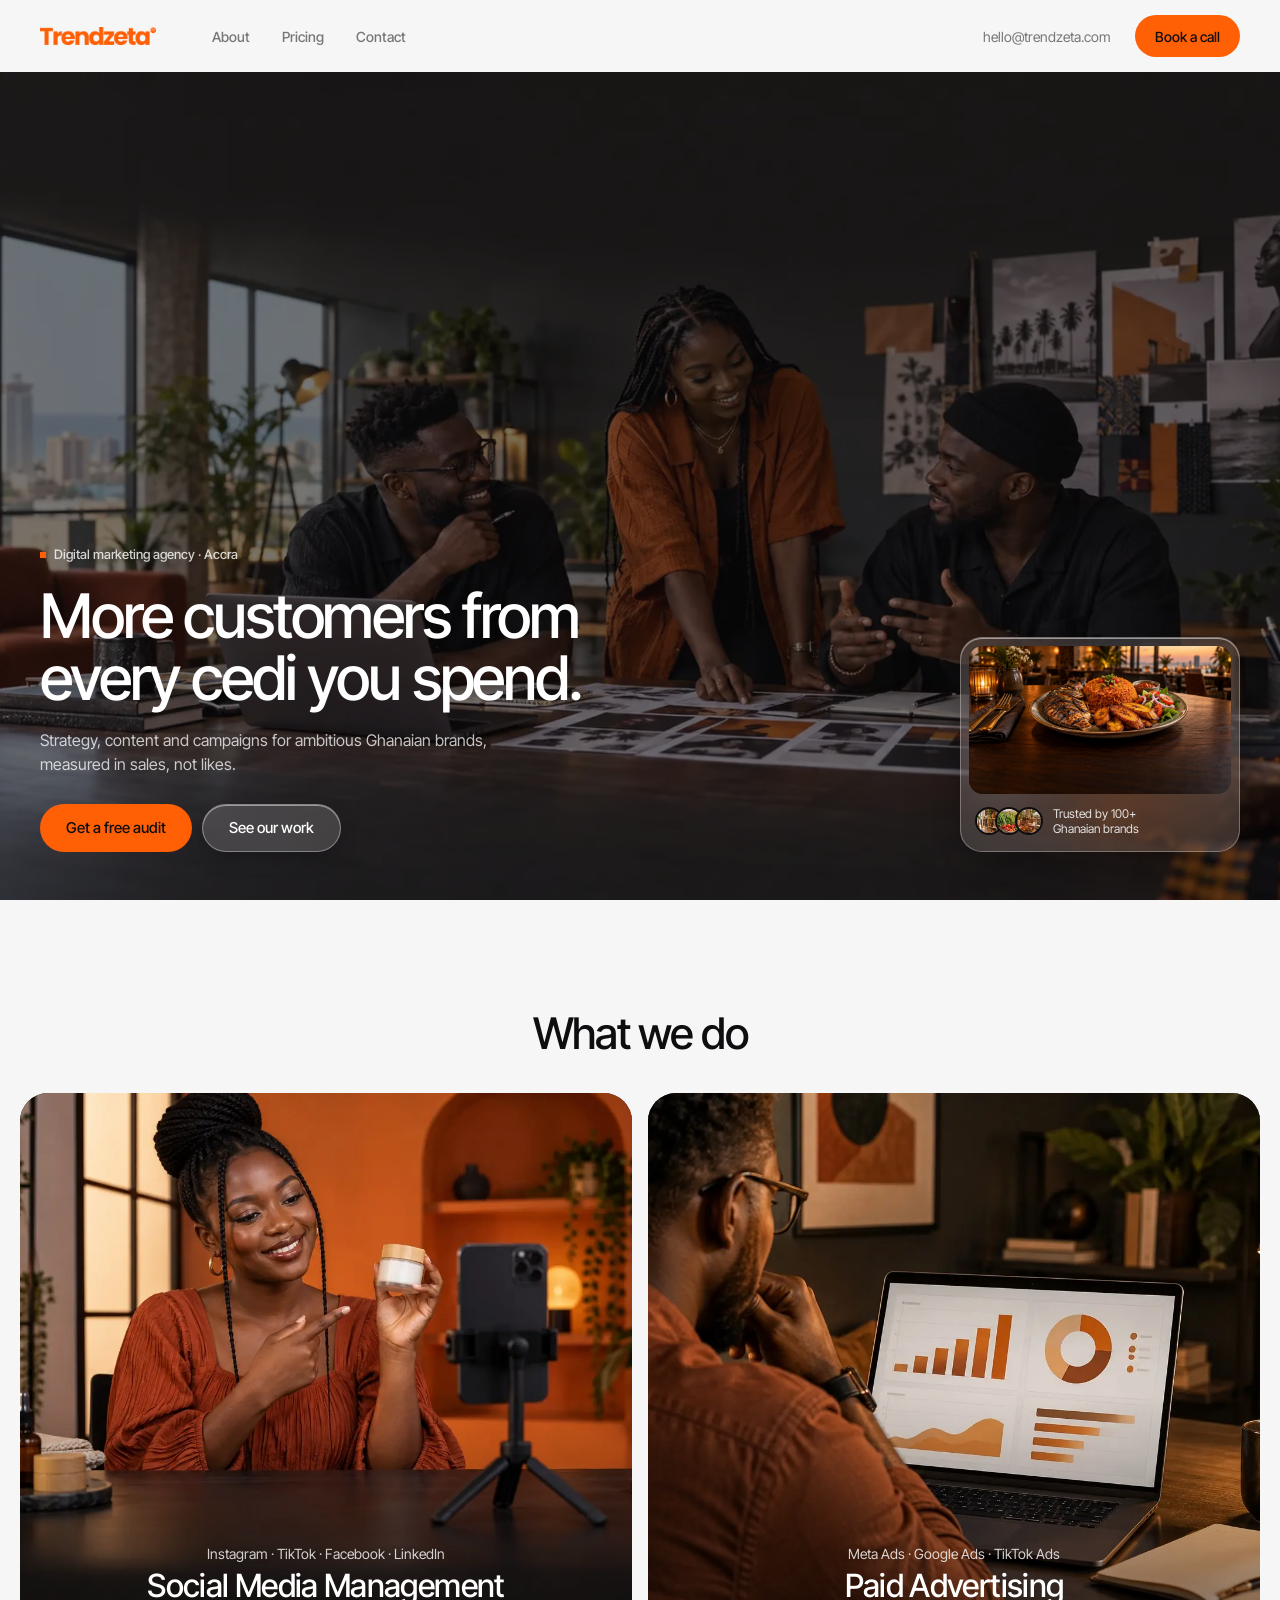
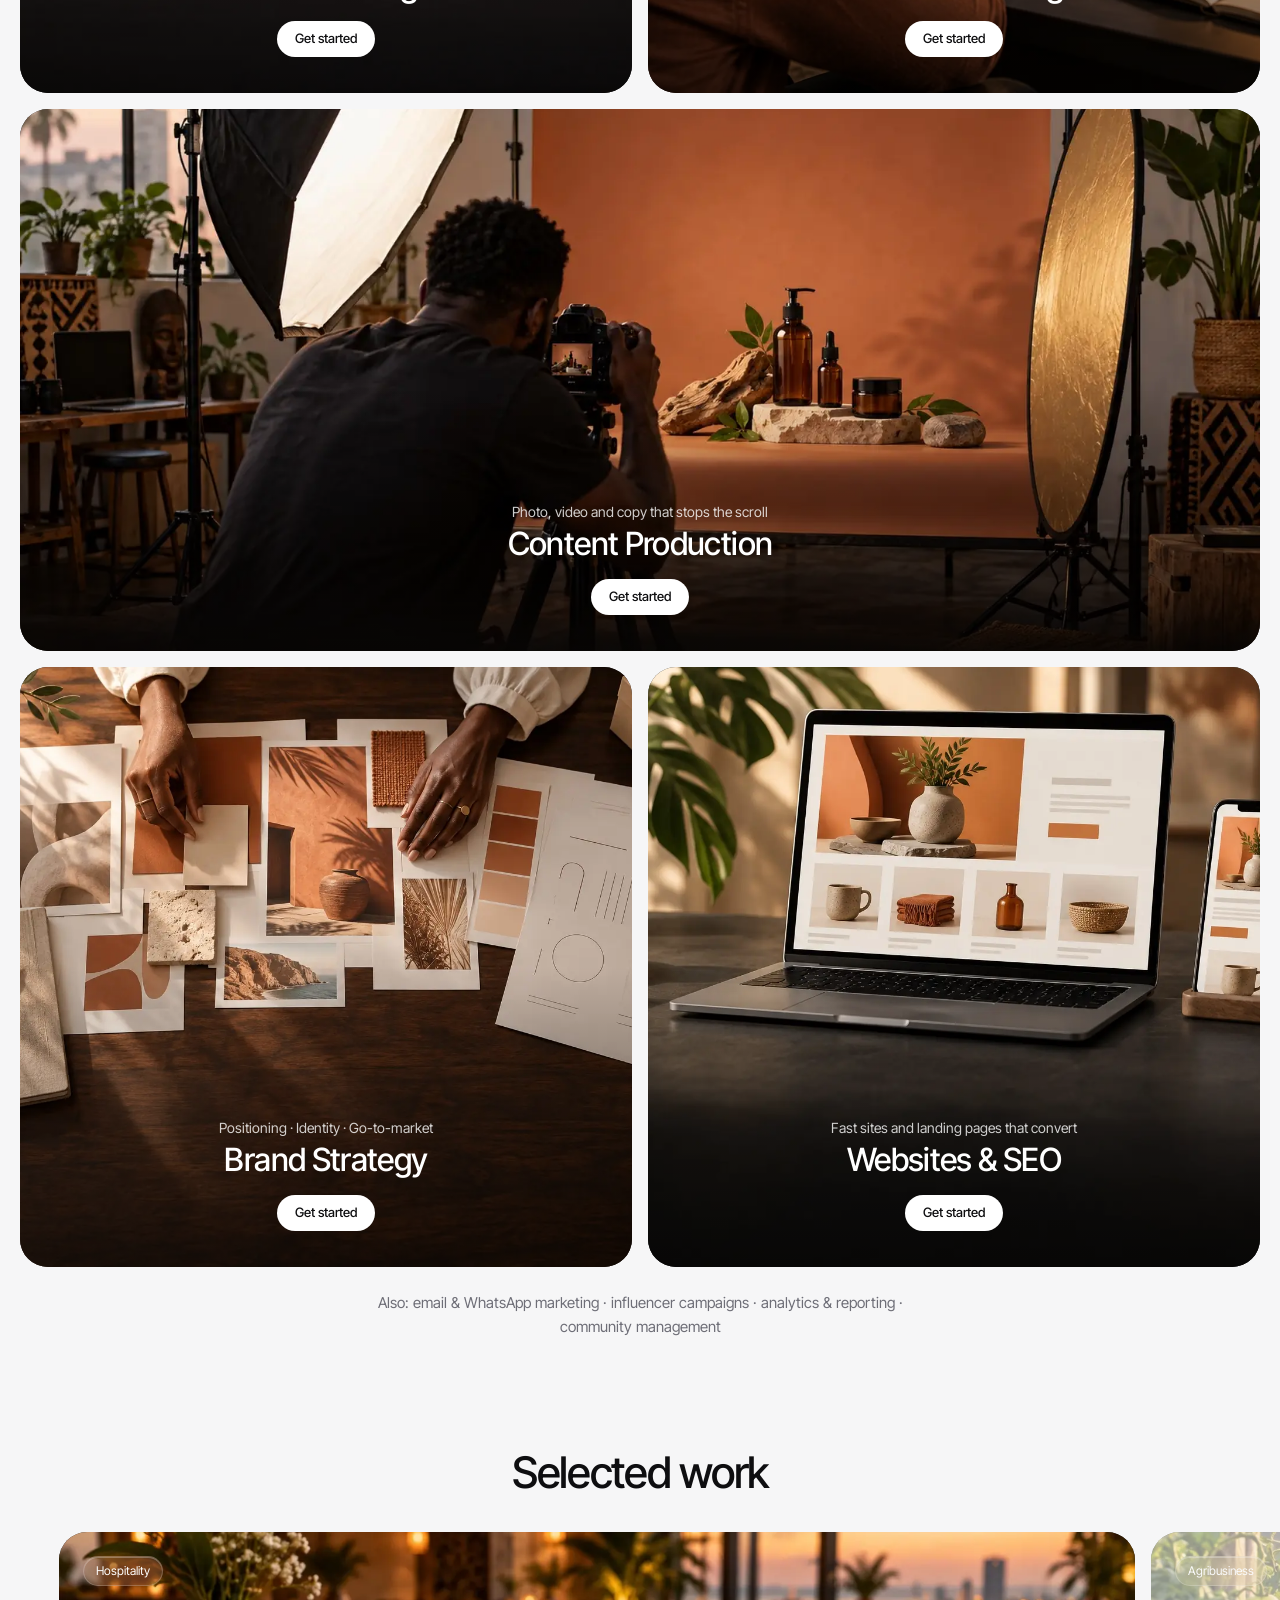
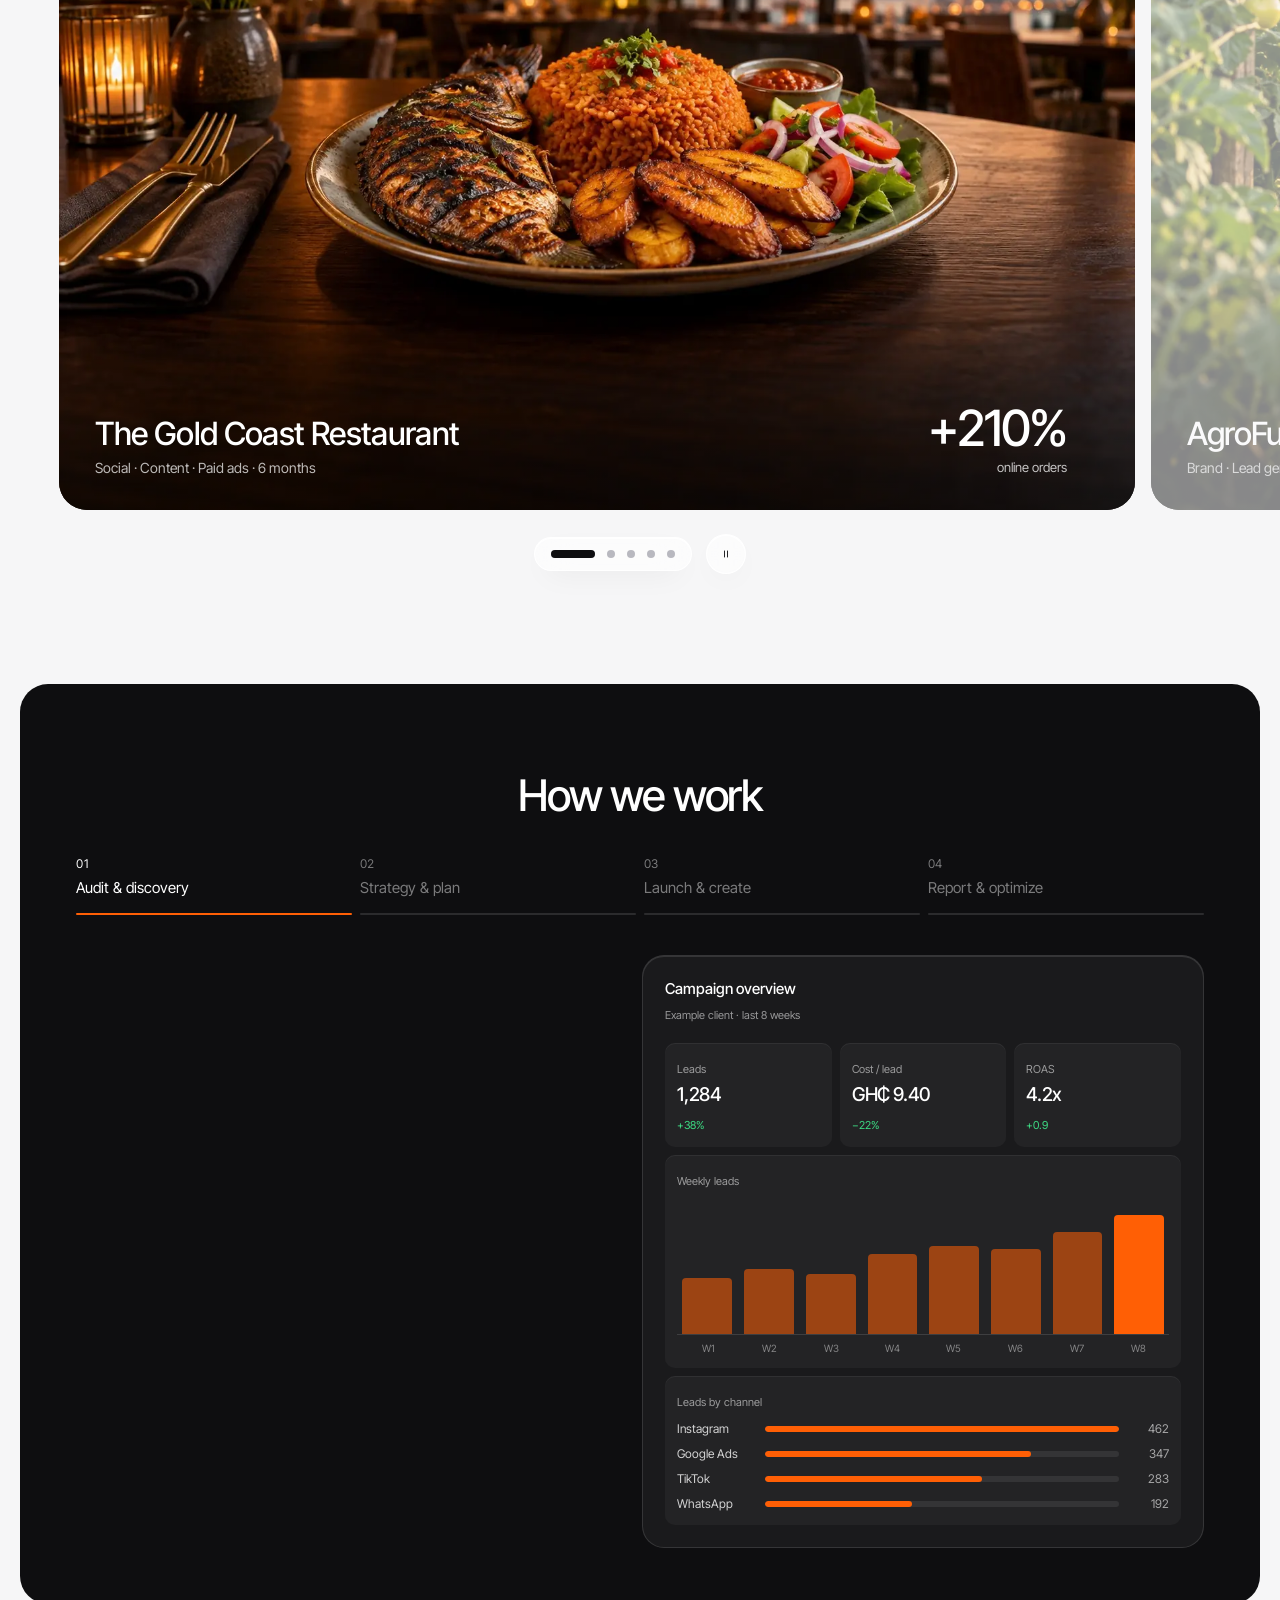
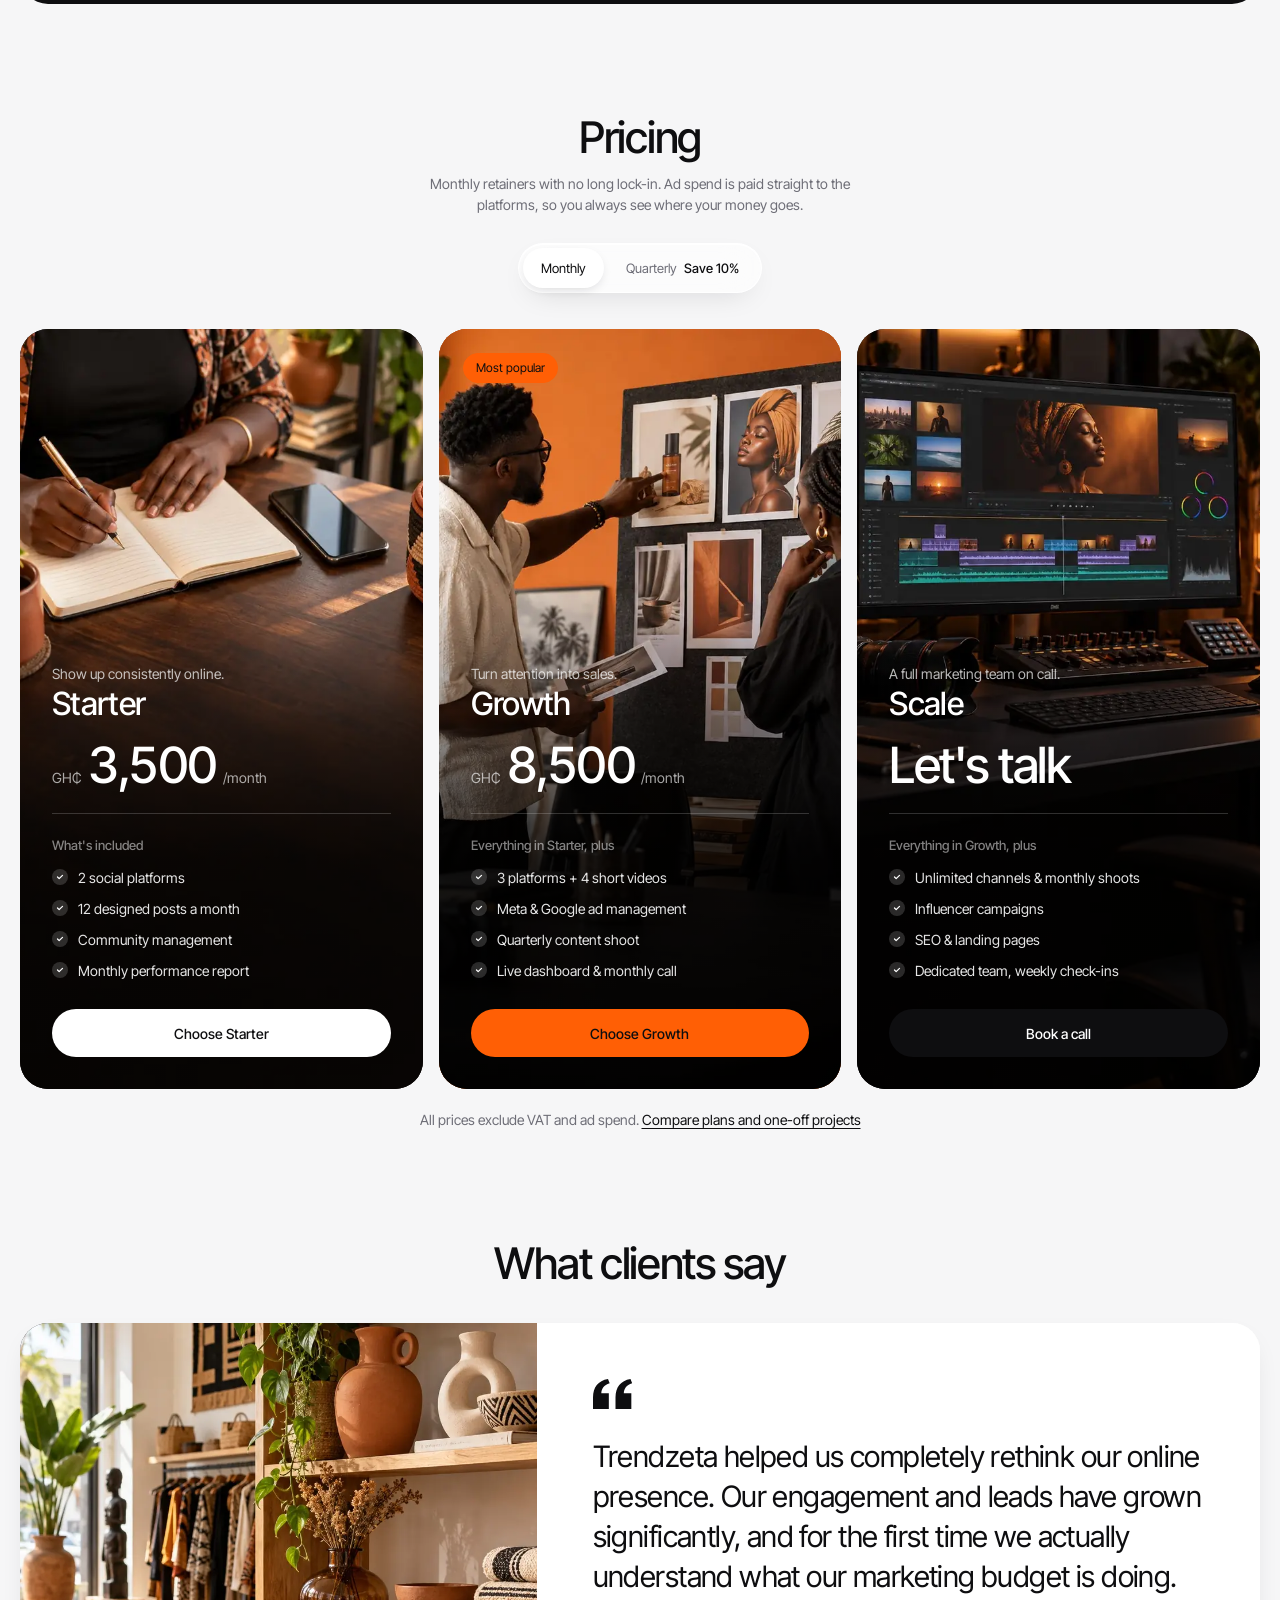
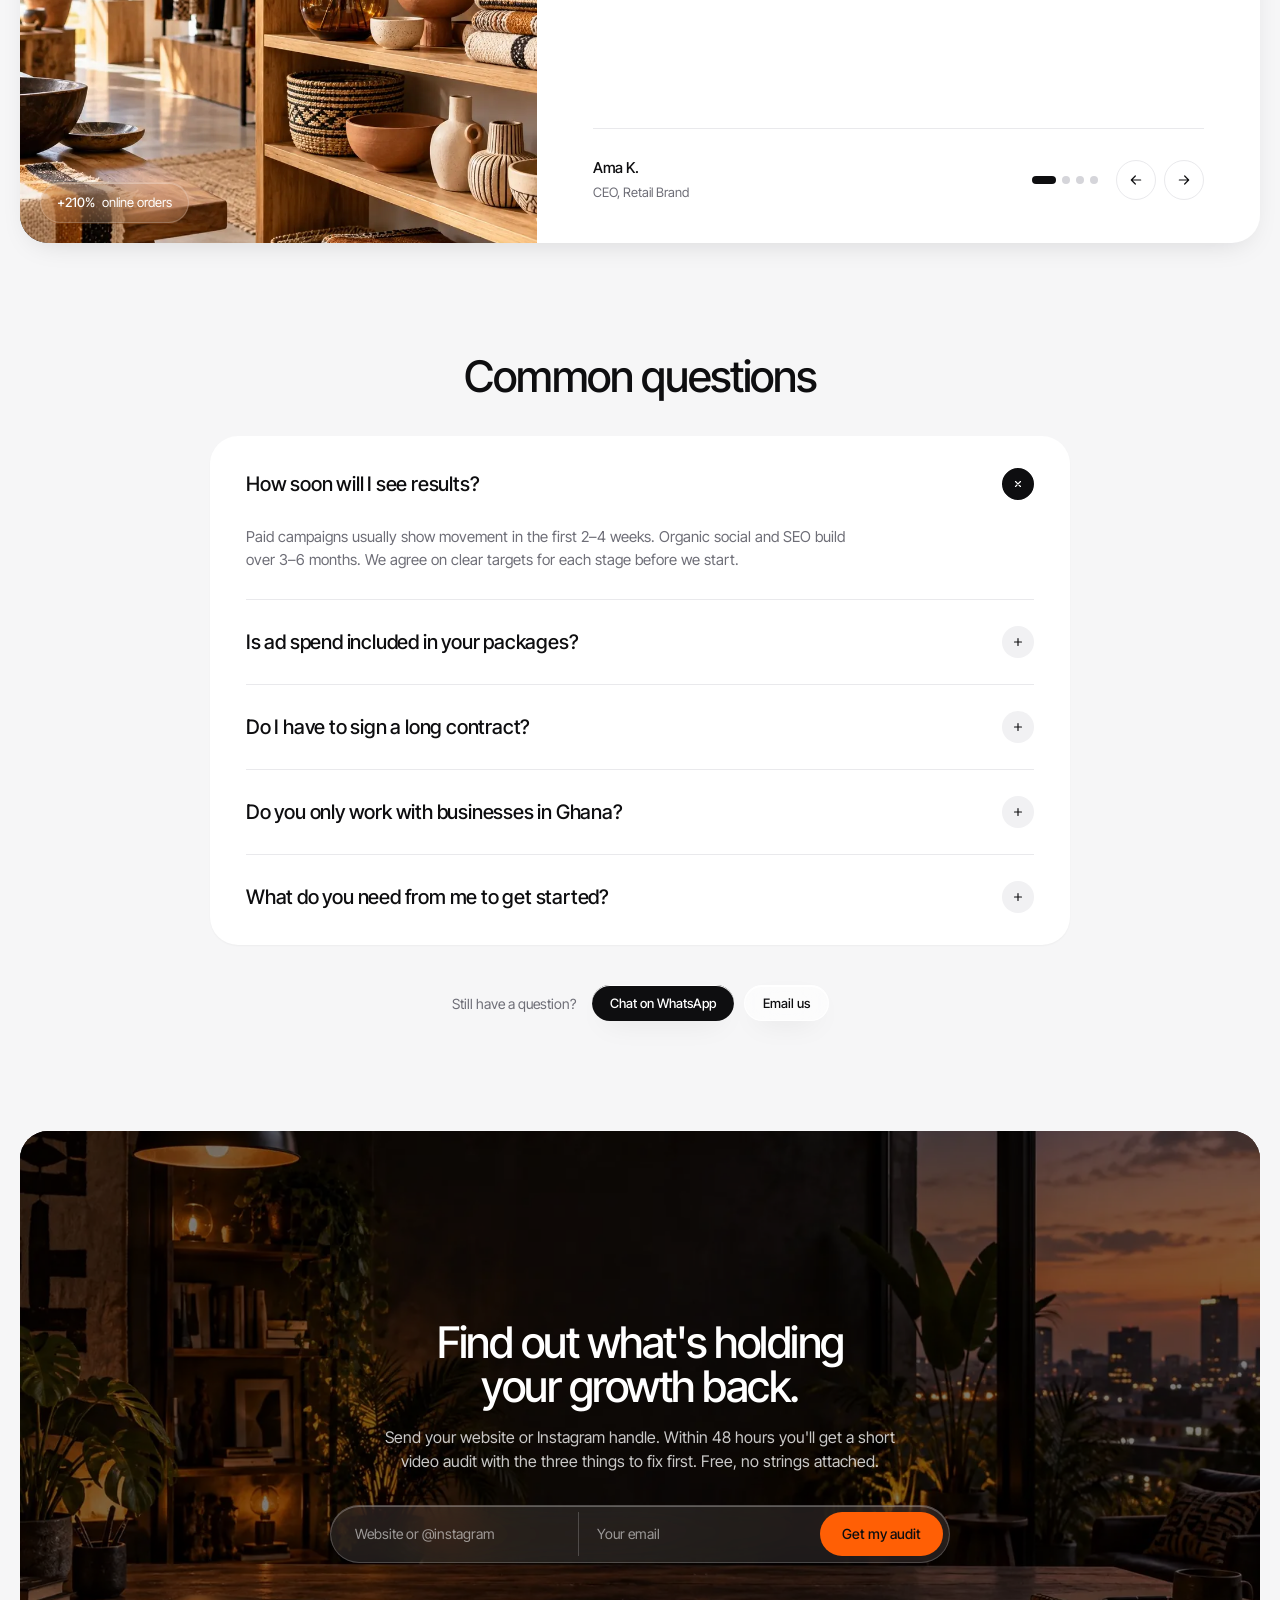
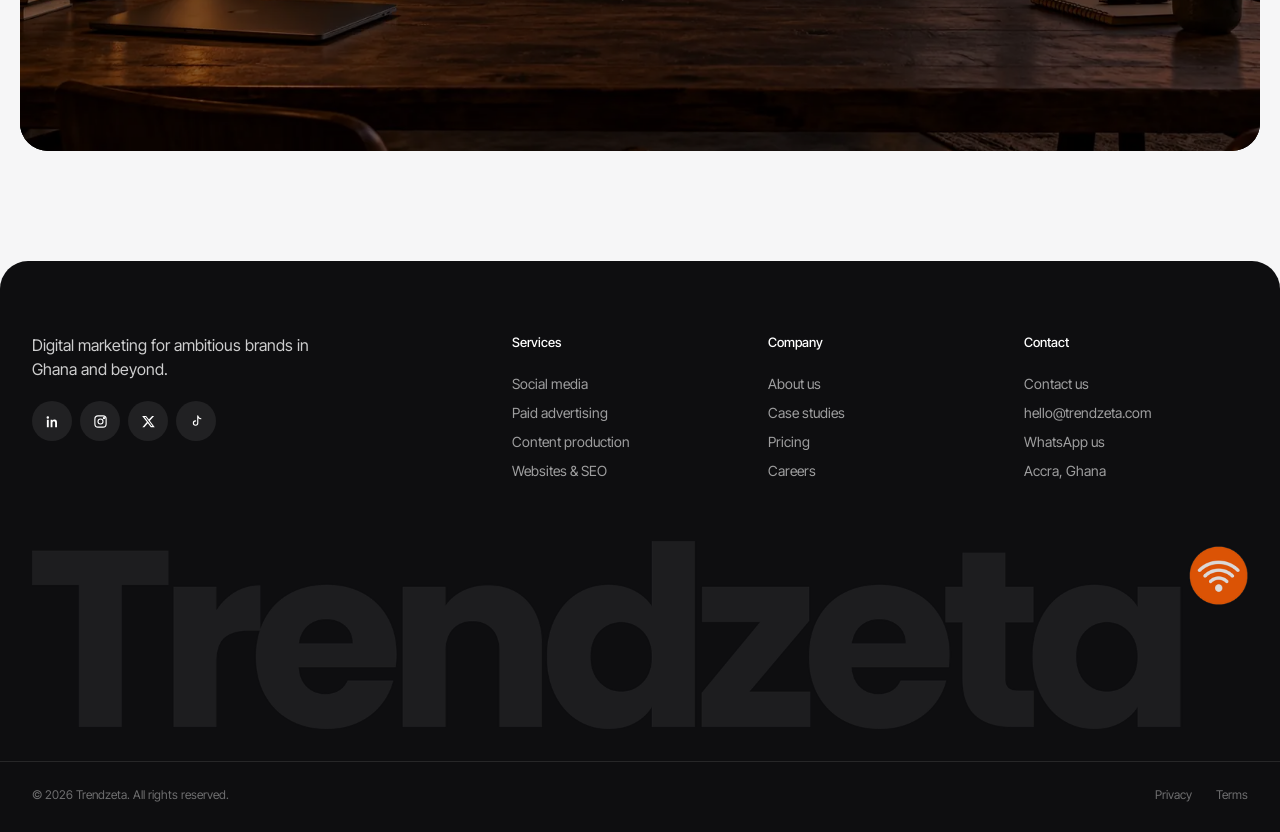
==== commit f530c714: "Pricing: one-off projects as a carousel - Bigger cards (about 2.3 visible on desktop, 1.6 on tablets" ====
--- a/index.html
+++ b/index.html
@@ -124,7 +124,7 @@
   <link rel="icon" type="image/png" sizes="192x192" href="images/favicon-192.png" />
   <link rel="apple-touch-icon" href="images/apple-touch-icon.png" />
   <meta name="theme-color" content="#ff5f05" />
-  <link rel="stylesheet" href="css/styles.css?v=56" />
+  <link rel="stylesheet" href="css/styles.css?v=57" />
 </head>
 <body class="home">
   <header class="navbar" id="navbar">
@@ -560,6 +560,6 @@
   </footer>
 
 </div>
-<script src="js/main.js?v=15"></script>
+<script src="js/main.js?v=16"></script>
 </body>
 </html>
--- a/css/styles.css
+++ b/css/styles.css
@@ -2536,3 +2536,45 @@
   .faq--card { padding: 2px 18px; border-radius: 18px; }
 }
 
+/* One-off projects as a carousel: bigger cards with the next one
+   peeking in, dots underneath. */
+.rail--carousel { grid-auto-columns: calc((100% - 2 * var(--gap)) / 2.35); scroll-behavior: smooth; }
+.rail--carousel > .project { aspect-ratio: 4 / 3; }
+.rail-dots { display: flex; justify-content: center; margin-top: 20px; }
+.rail-dots[hidden] { display: none; }
+.rail-dots button {
+  position: relative;
+  width: 22px;
+  height: 32px;
+  padding: 0;
+  border: 0;
+  background: transparent;
+  transition: width 0.3s ease;
+}
+.rail-dots button::before {
+  content: "";
+  position: absolute;
+  top: 12px;
+  left: 7px;
+  right: 7px;
+  height: 8px;
+  border-radius: 999px;
+  background: #c9c9cf;
+  transition: background 0.3s;
+}
+.rail-dots button:hover::before { background: #9a9aa2; }
+.rail-dots button[aria-current] { width: 40px; }
+.rail-dots button[aria-current]::before { background: var(--ink); }
+@media (max-width: 960px) {
+  .rail--carousel { grid-auto-columns: 64%; }
+}
+@media (max-width: 600px) {
+  .rail--carousel { grid-auto-columns: 84%; }
+  .rail--carousel > .project { aspect-ratio: 4 / 5; }
+  .rail-dots { margin-top: 12px; }
+}
+@media (prefers-reduced-motion: reduce) {
+  .rail--carousel { scroll-behavior: auto; }
+  .rail-dots button, .rail-dots button::before { transition: none; }
+}
+
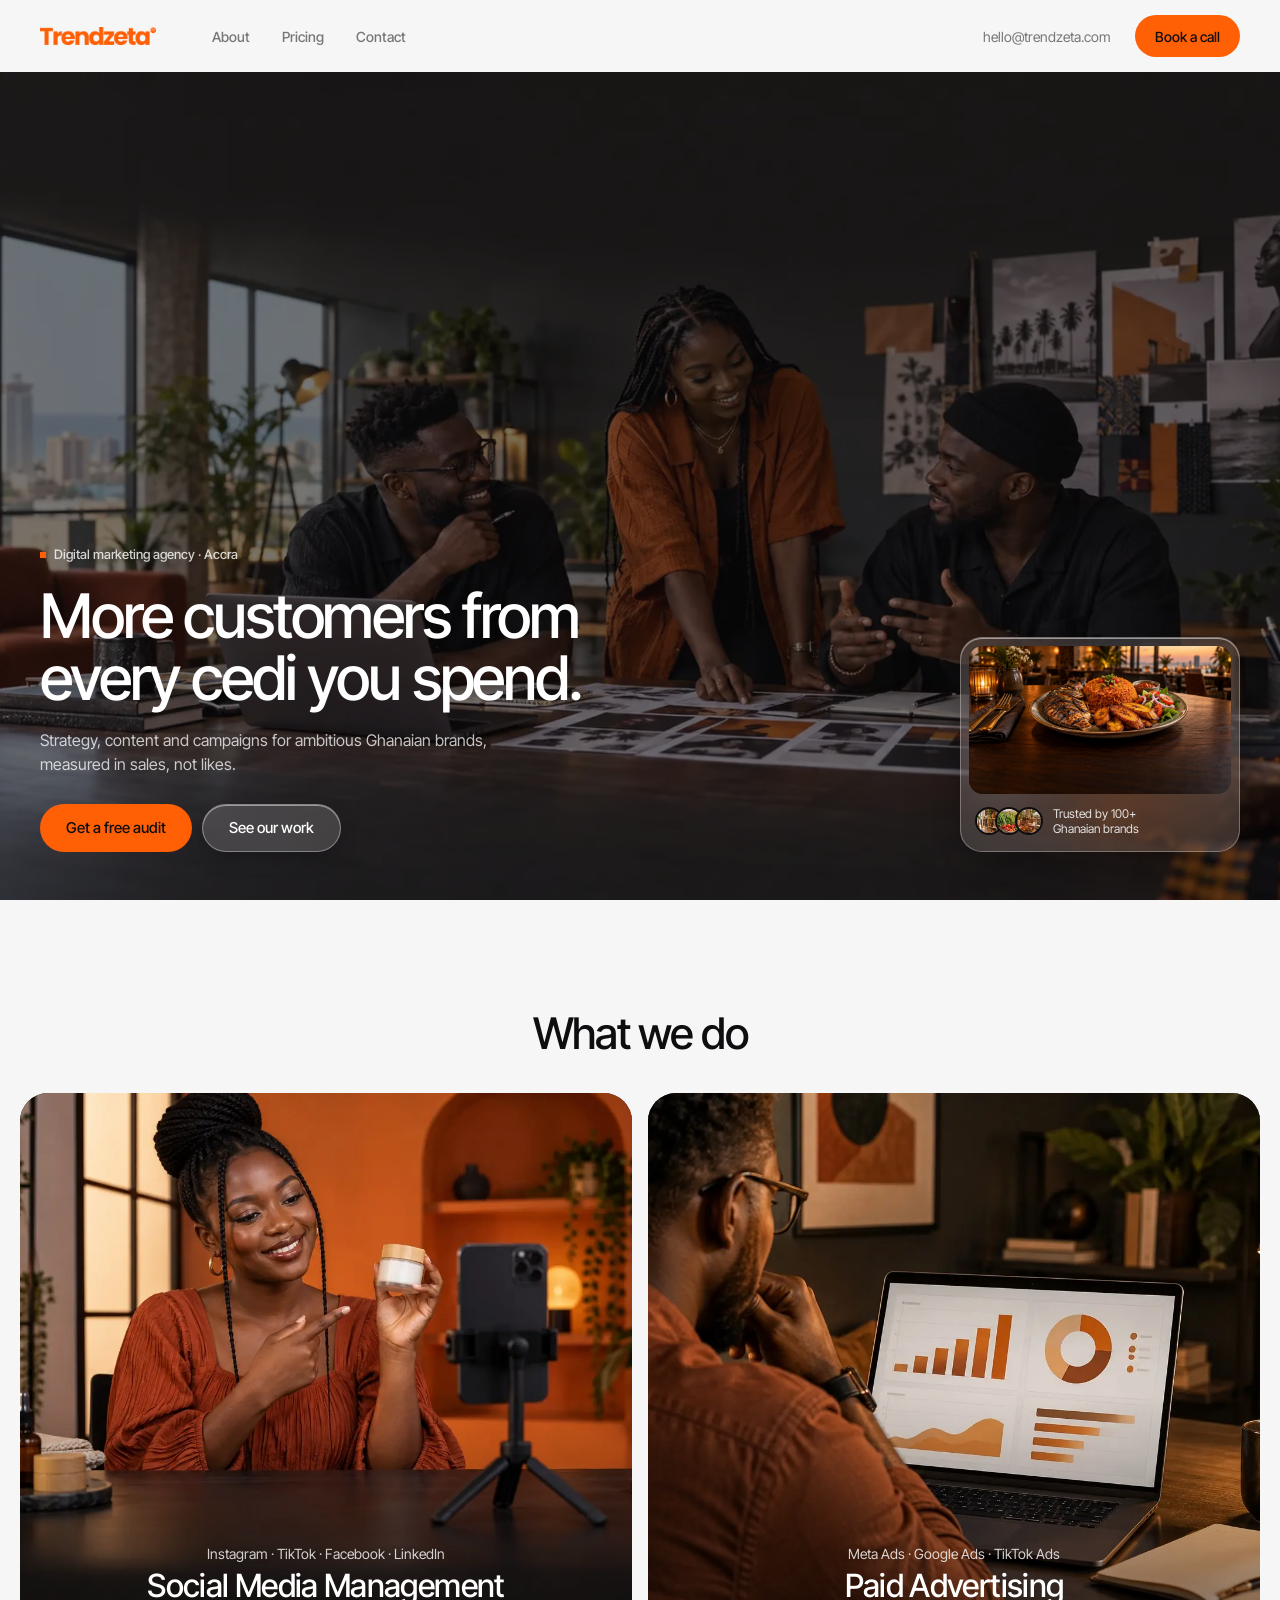
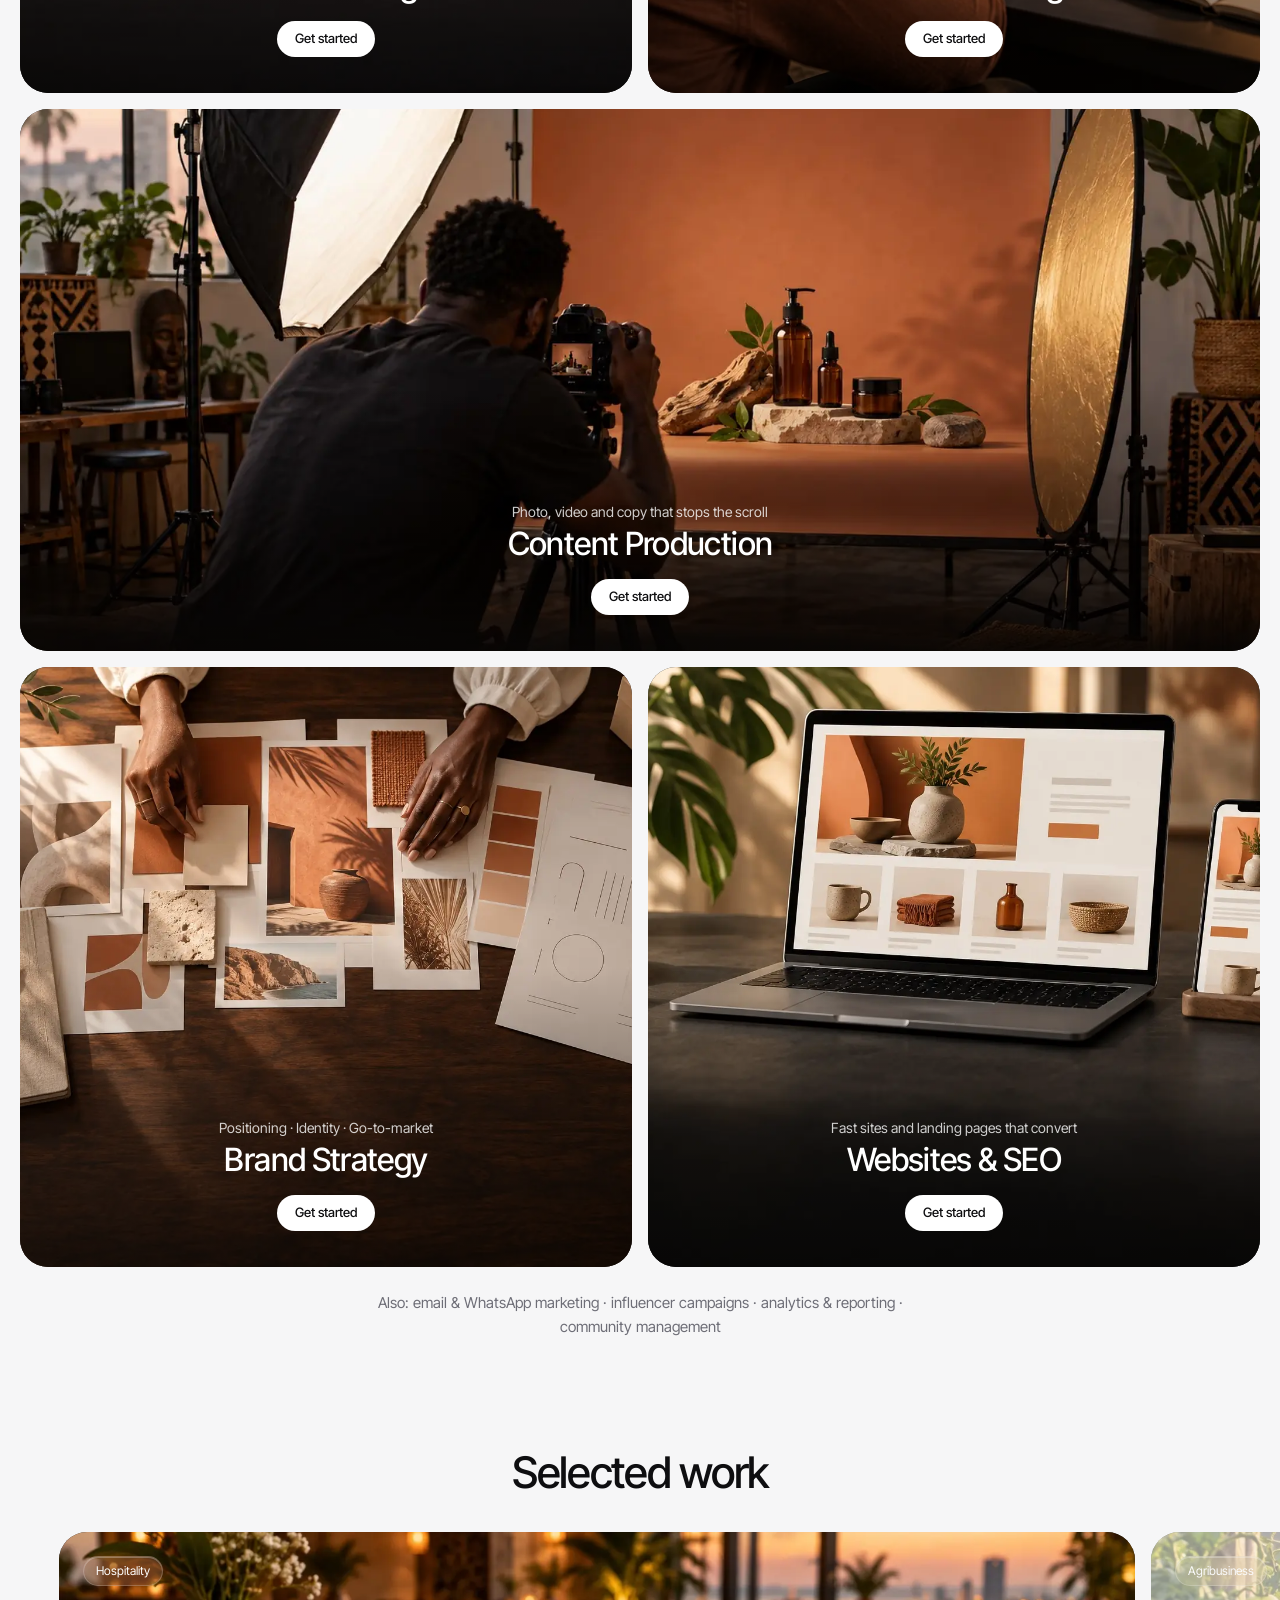
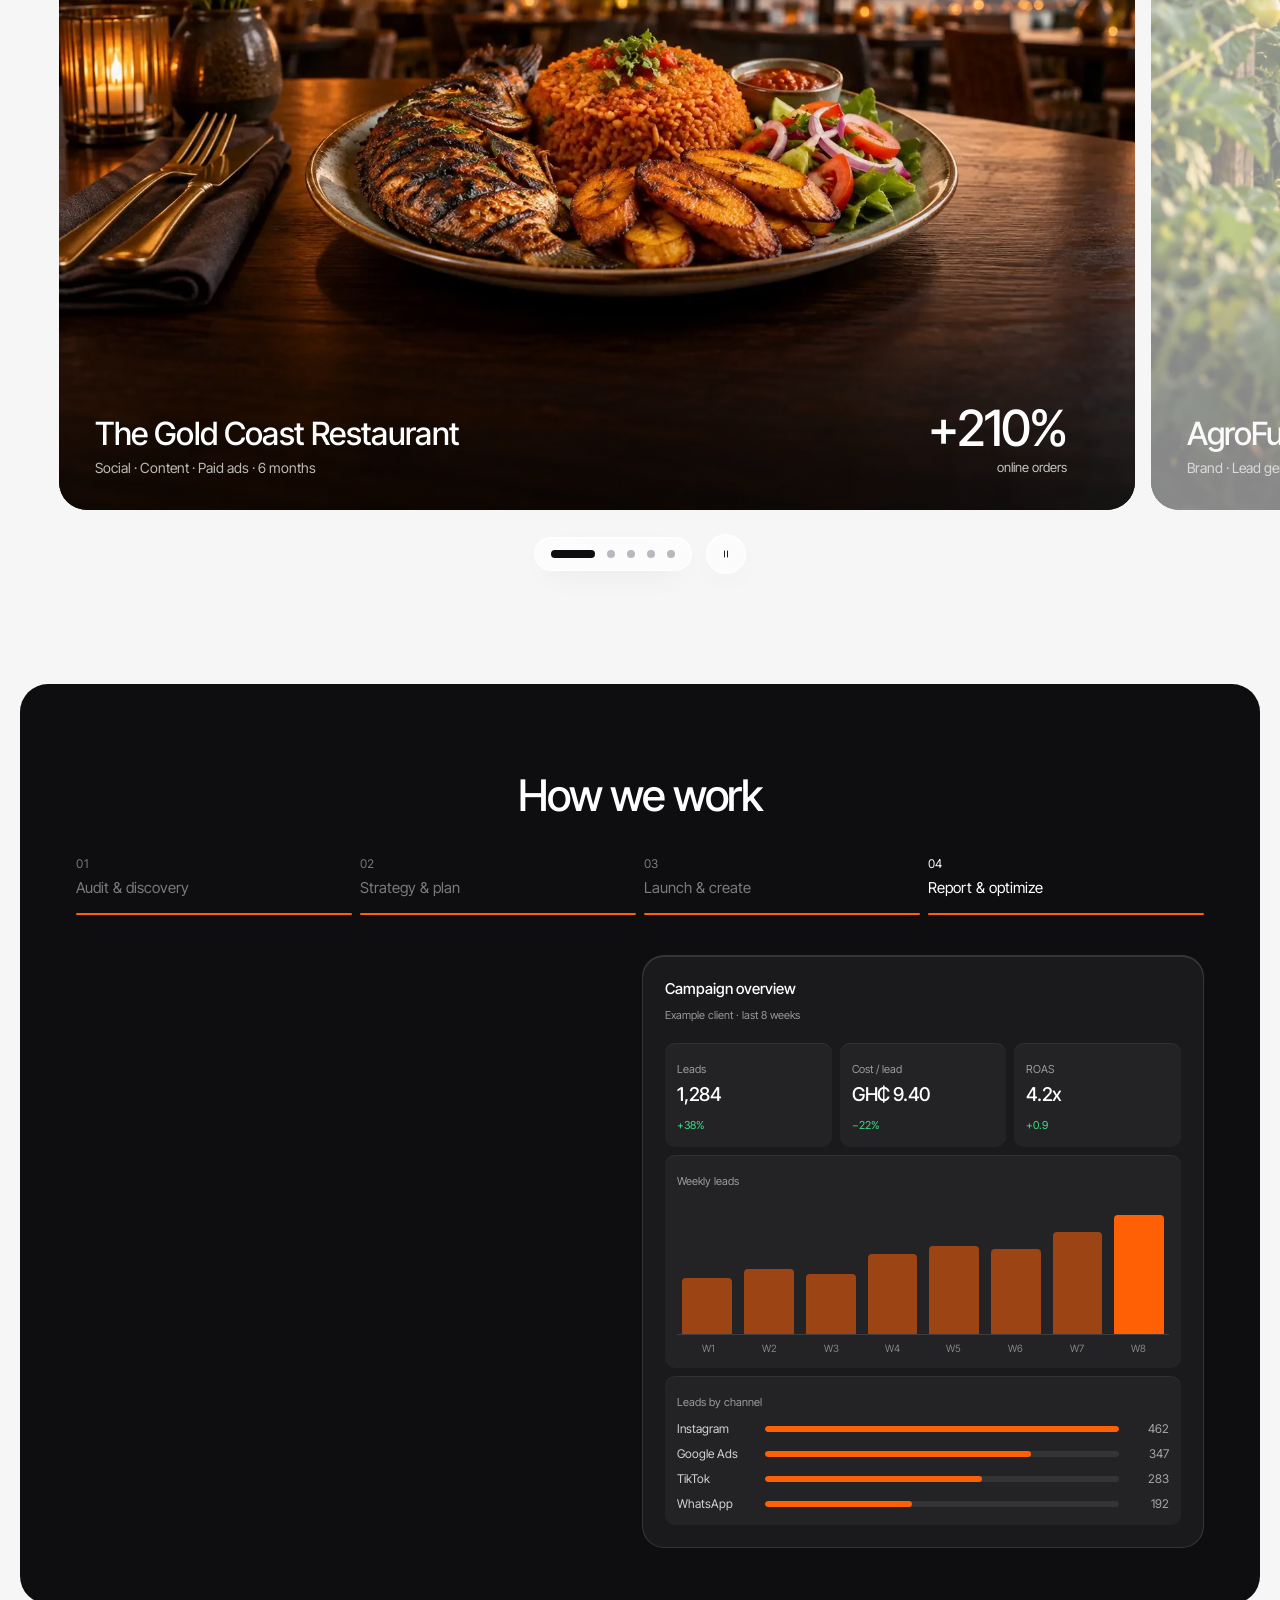
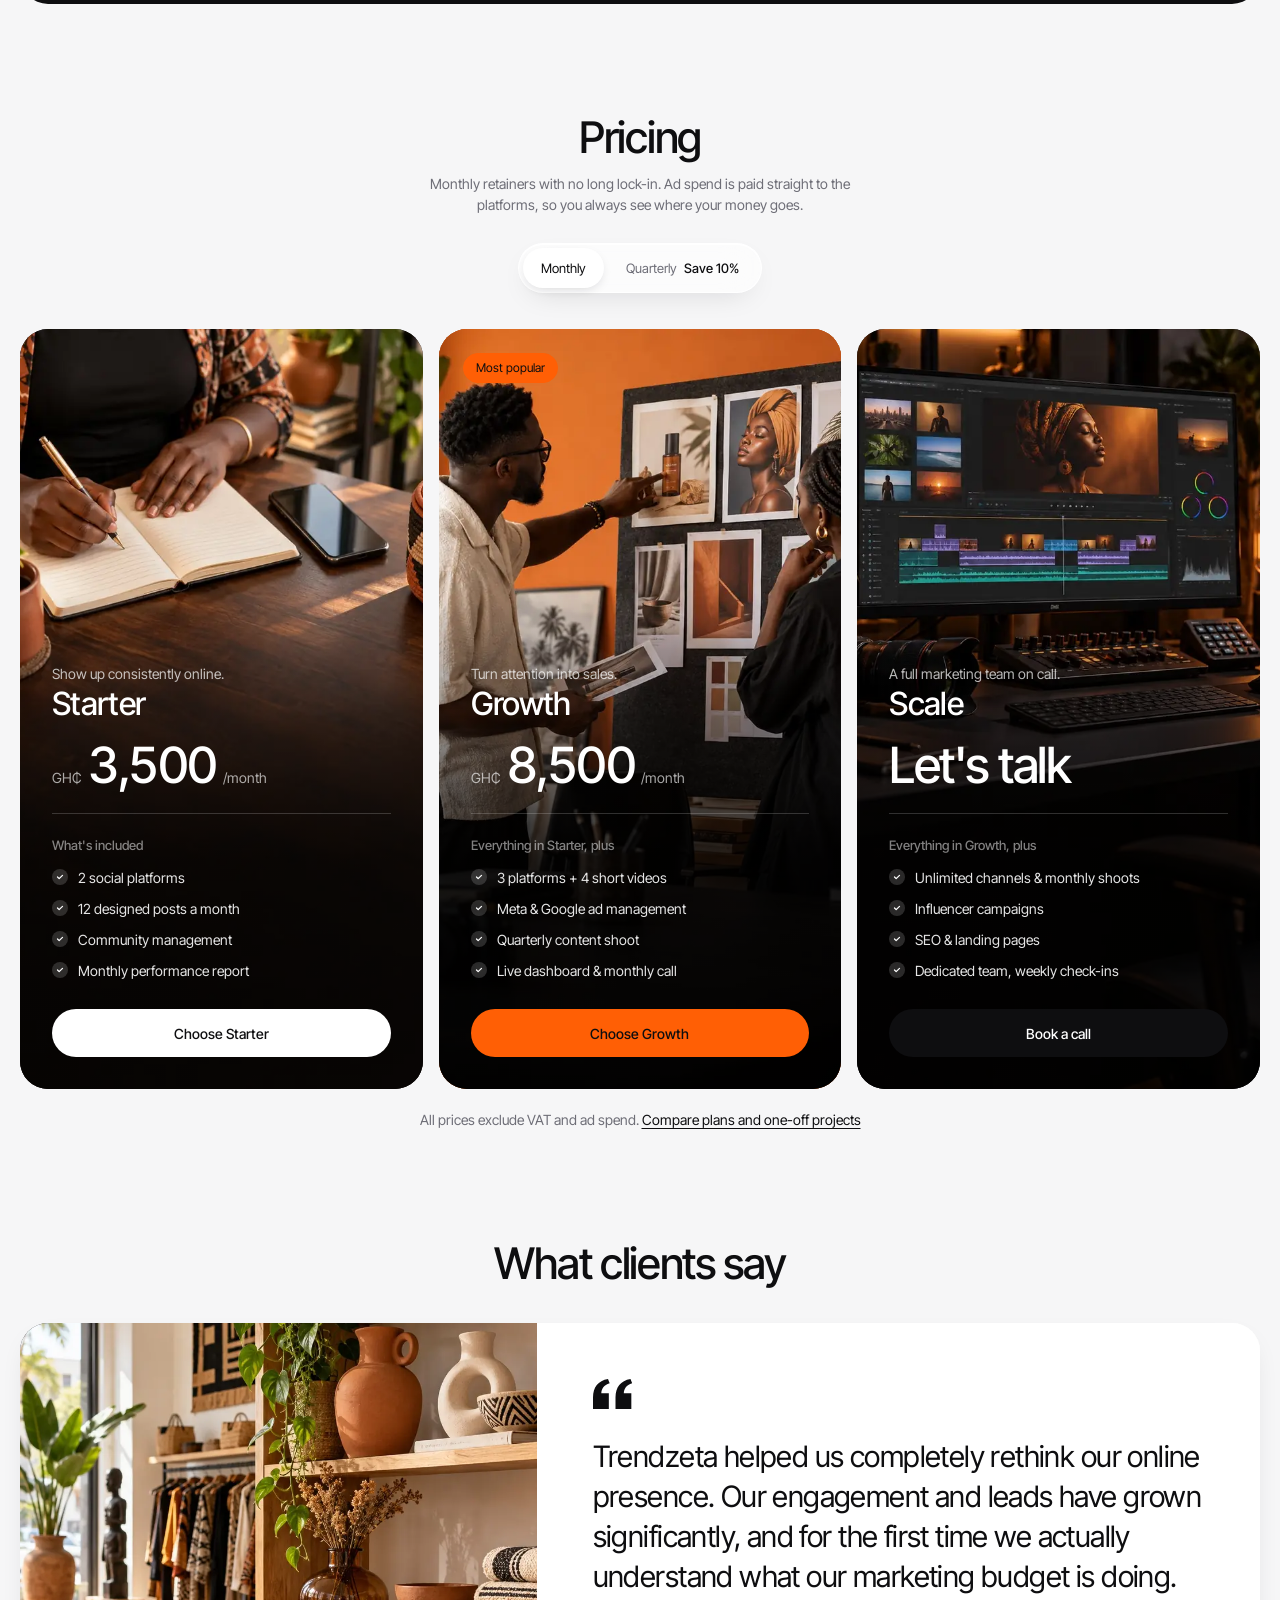
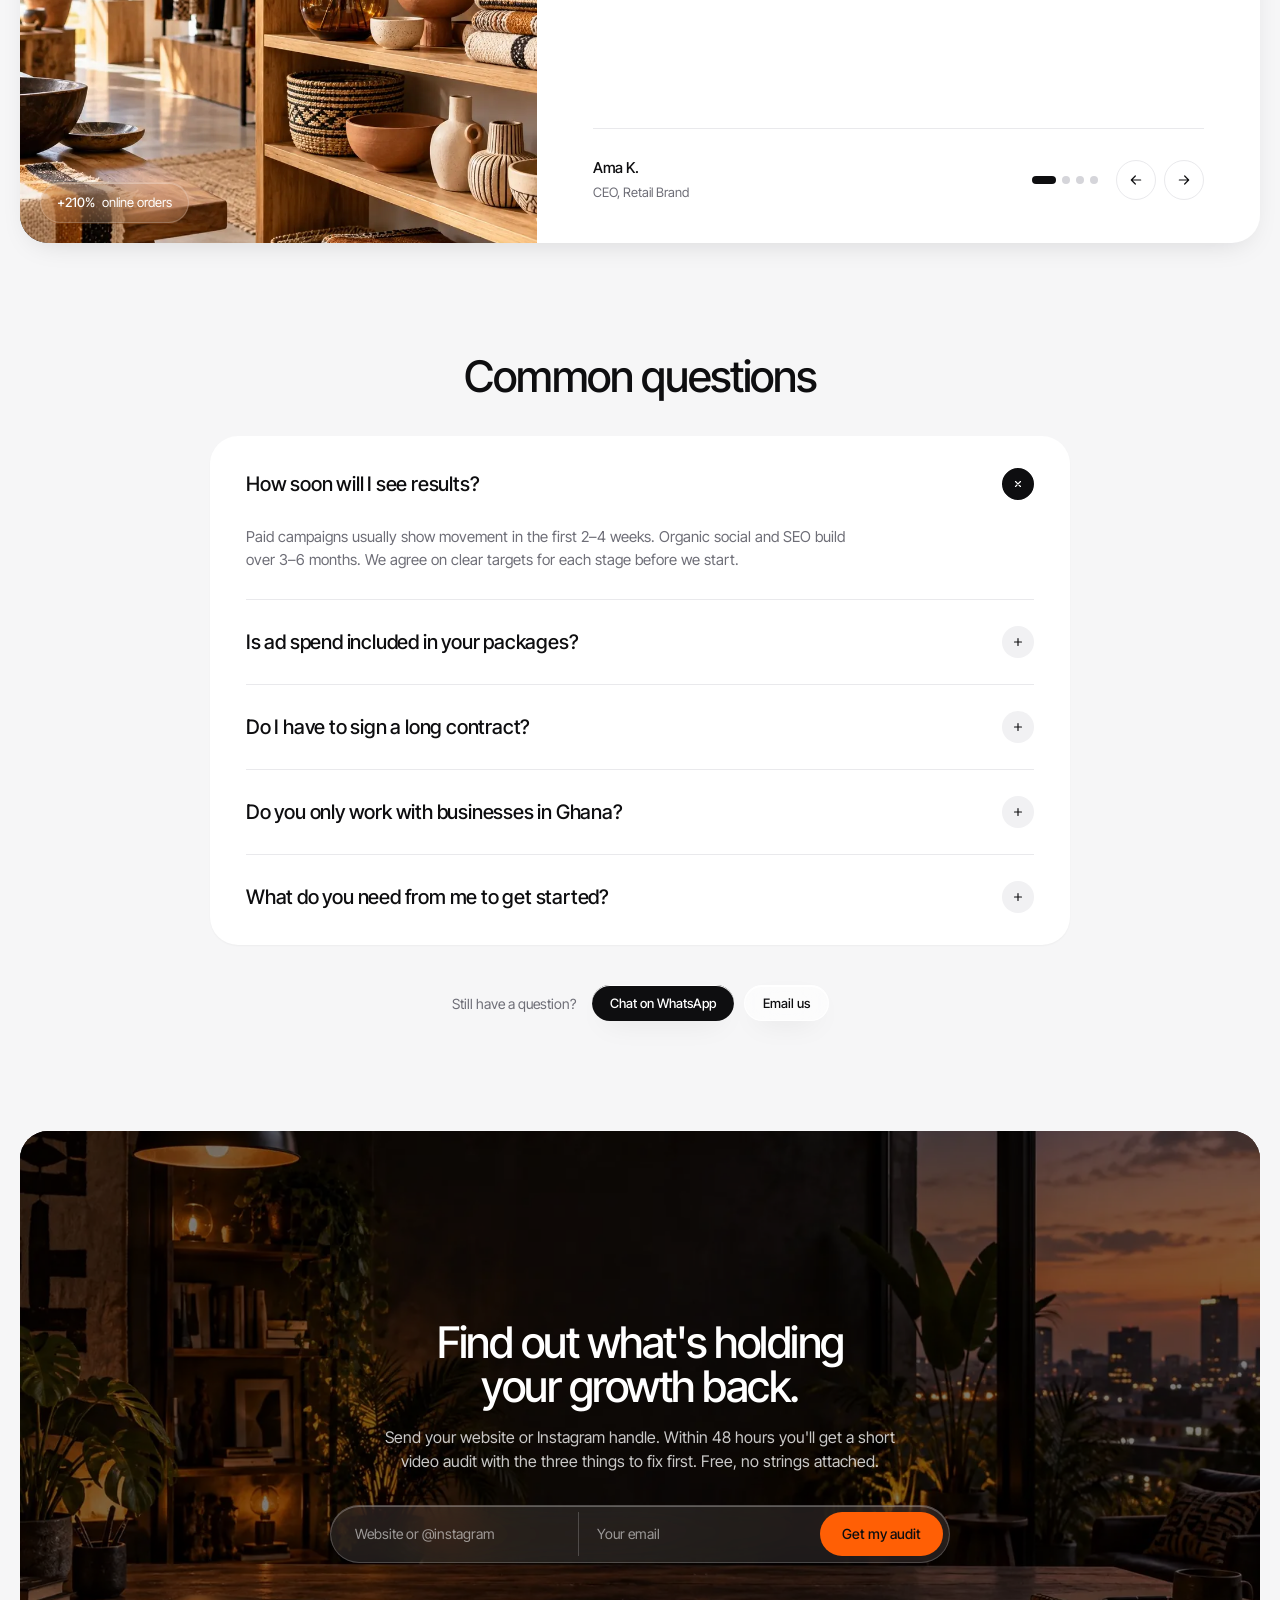
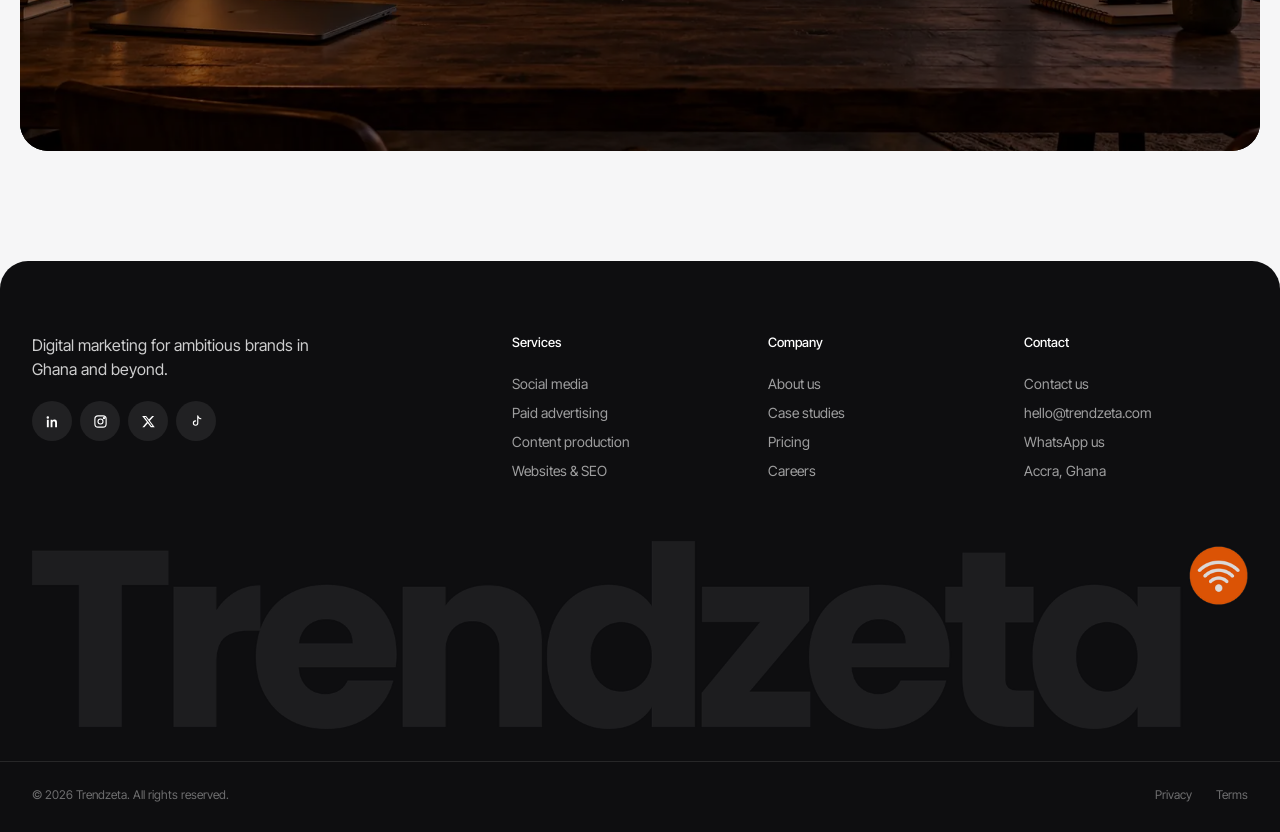
==== commit 9f2b55aa: "Pricing: calmer one-off projects carousel - Photos shown clean (no dark gradient or text over the im" ====
--- a/index.html
+++ b/index.html
@@ -124,7 +124,7 @@
   <link rel="icon" type="image/png" sizes="192x192" href="images/favicon-192.png" />
   <link rel="apple-touch-icon" href="images/apple-touch-icon.png" />
   <meta name="theme-color" content="#ff5f05" />
-  <link rel="stylesheet" href="css/styles.css?v=57" />
+  <link rel="stylesheet" href="css/styles.css?v=58" />
 </head>
 <body class="home">
   <header class="navbar" id="navbar">
--- a/css/styles.css
+++ b/css/styles.css
@@ -1958,14 +1958,8 @@
 .spec .yes { width: 18px; height: 18px; color: var(--ink); stroke-width: 2.5; vertical-align: middle; }
 .spec .no { color: #a9a9b0; }
 
-.project { aspect-ratio: 3 / 4; min-height: 0; padding: 28px; }
 /* Fit the rail column exactly: the general photo-card min-height must not
    win here, or aspect-ratio widens the card and it slides under the next. */
-.rail > .c--media.project { width: 100%; min-width: 0; min-height: 0; }
-.project h3 { max-width: 12ch; }
-.project__cta { align-self: flex-start; height: 40px; margin-top: 16px; padding: 0 18px; }
-.project:hover .project__cta { background: #e9e9ec; }
-.project:hover p .i { transform: translateX(3px); }
 
 /* ---------- Contact ---------- */
 .contact-intro { display: flex; flex-direction: column; gap: 40px; }
@@ -2104,7 +2098,6 @@
   .storyc { gap: 28px; }
   .storyc__meta { gap: 10px; }
   .rail { grid-auto-columns: 66%; }
-  .project { aspect-ratio: 4 / 5; padding: 18px; }
   .plan-grid { margin-top: 36px; }
   .plan { --inset: 8px; }
   .plan__img { aspect-ratio: 5 / 2; }
@@ -2539,7 +2532,6 @@
 /* One-off projects as a carousel: bigger cards with the next one
    peeking in, dots underneath. */
 .rail--carousel { grid-auto-columns: calc((100% - 2 * var(--gap)) / 2.35); scroll-behavior: smooth; }
-.rail--carousel > .project { aspect-ratio: 4 / 3; }
 .rail-dots { display: flex; justify-content: center; margin-top: 20px; }
 .rail-dots[hidden] { display: none; }
 .rail-dots button {
@@ -2570,7 +2562,6 @@
 }
 @media (max-width: 600px) {
   .rail--carousel { grid-auto-columns: 84%; }
-  .rail--carousel > .project { aspect-ratio: 4 / 5; }
   .rail-dots { margin-top: 12px; }
 }
 @media (prefers-reduced-motion: reduce) {
@@ -2578,3 +2569,20 @@
   .rail-dots button, .rail-dots button::before { transition: none; }
 }
 
+/* One-off projects: clean photo, plain title underneath */
+.shead__side { display: flex; align-items: center; gap: 12px; flex-shrink: 0; }
+.project { display: block; min-width: 0; color: var(--ink); }
+.project__img { display: block; aspect-ratio: 4 / 3; }
+.project__img img { width: 100%; height: 100%; object-fit: cover; transition: transform 0.6s cubic-bezier(0.2, 0.7, 0.2, 1); }
+.project:hover .project__img img { transform: scale(1.03); }
+.c.project__img { border-radius: var(--r-card); }
+.project h3 { margin-top: 14px; padding: 0 4px; font-size: var(--fs-h4); font-weight: 500; line-height: 1.3; letter-spacing: -0.01em; }
+@media (max-width: 600px) {
+  .project__img { aspect-ratio: 4 / 3; }
+  .project h3 { margin-top: 10px; }
+  .shead:has(.shead__side) { flex-direction: column; align-items: stretch; gap: 14px; }
+  .shead__side { justify-content: space-between; }
+  .shead__side .pill { height: 40px; padding: 0 18px; }
+}
+@media (prefers-reduced-motion: reduce) { .project__img img { transition: none; } .project:hover .project__img img { transform: none; } }
+
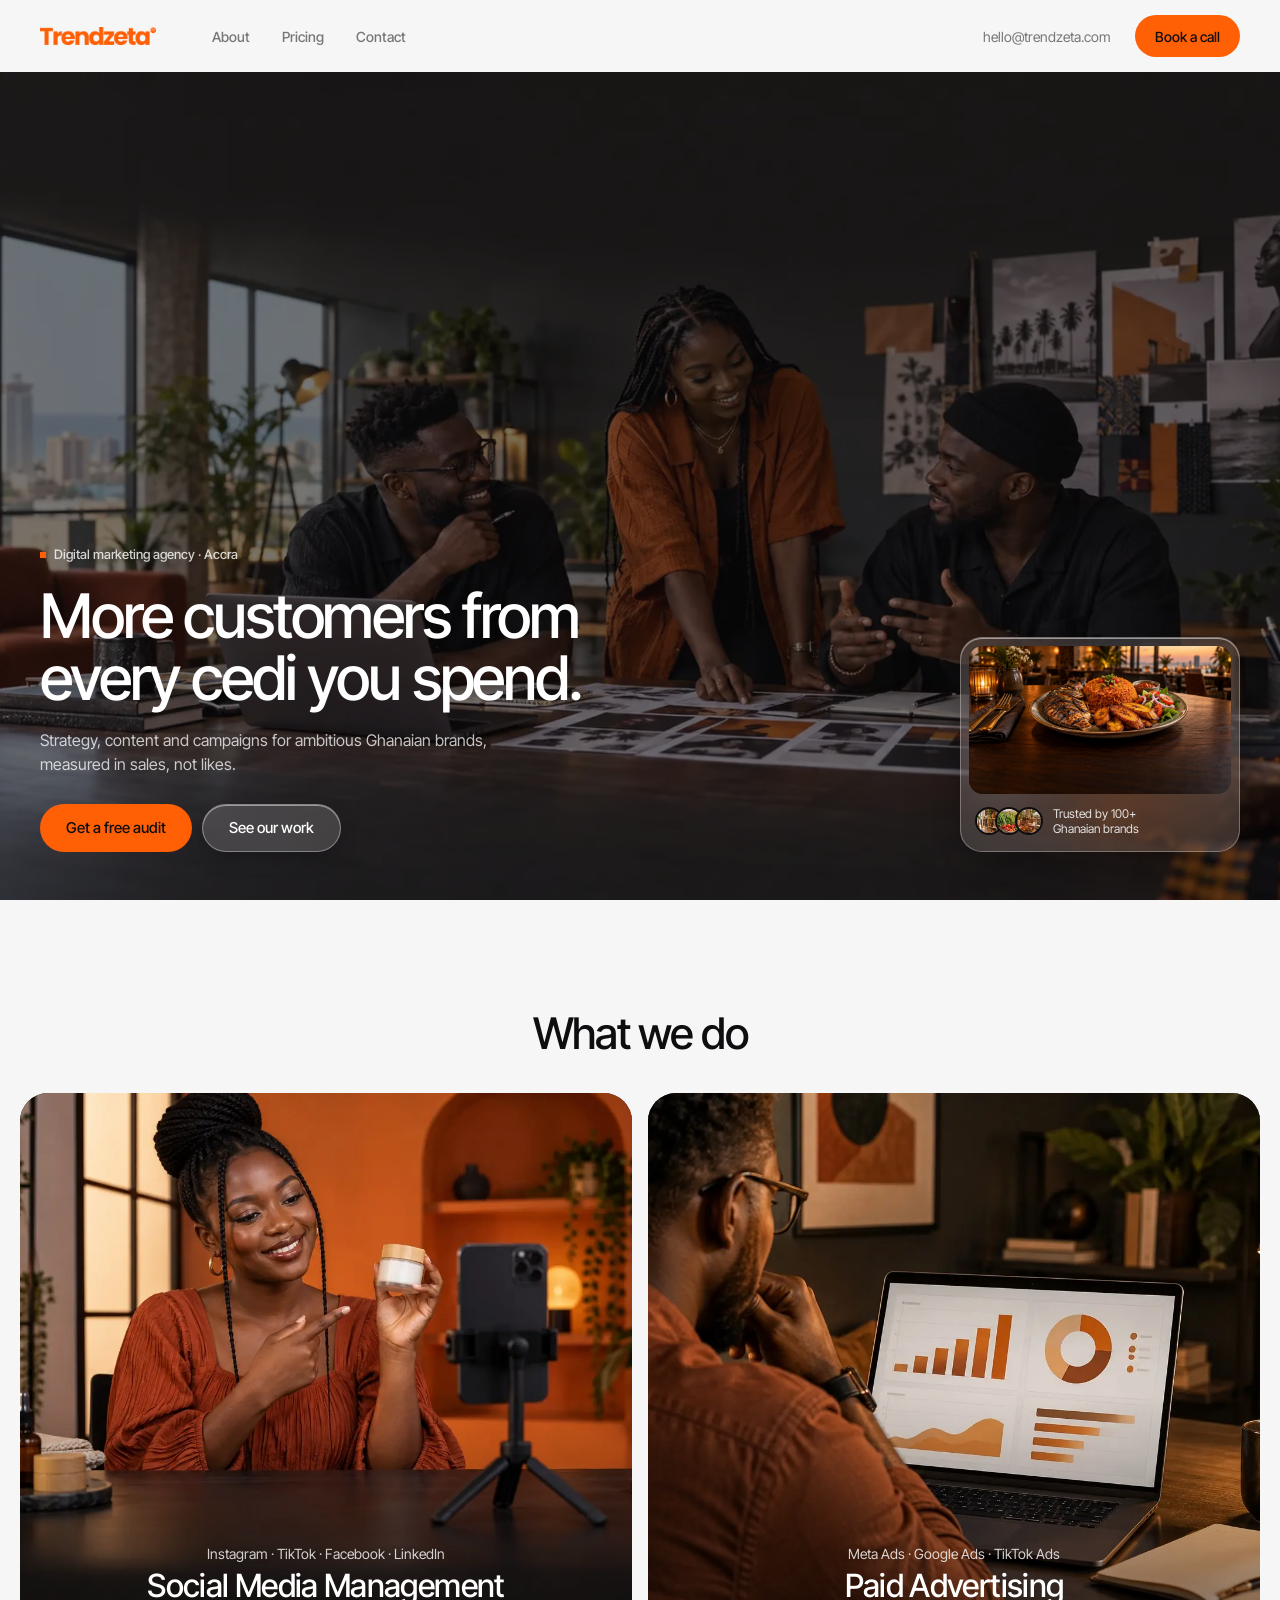
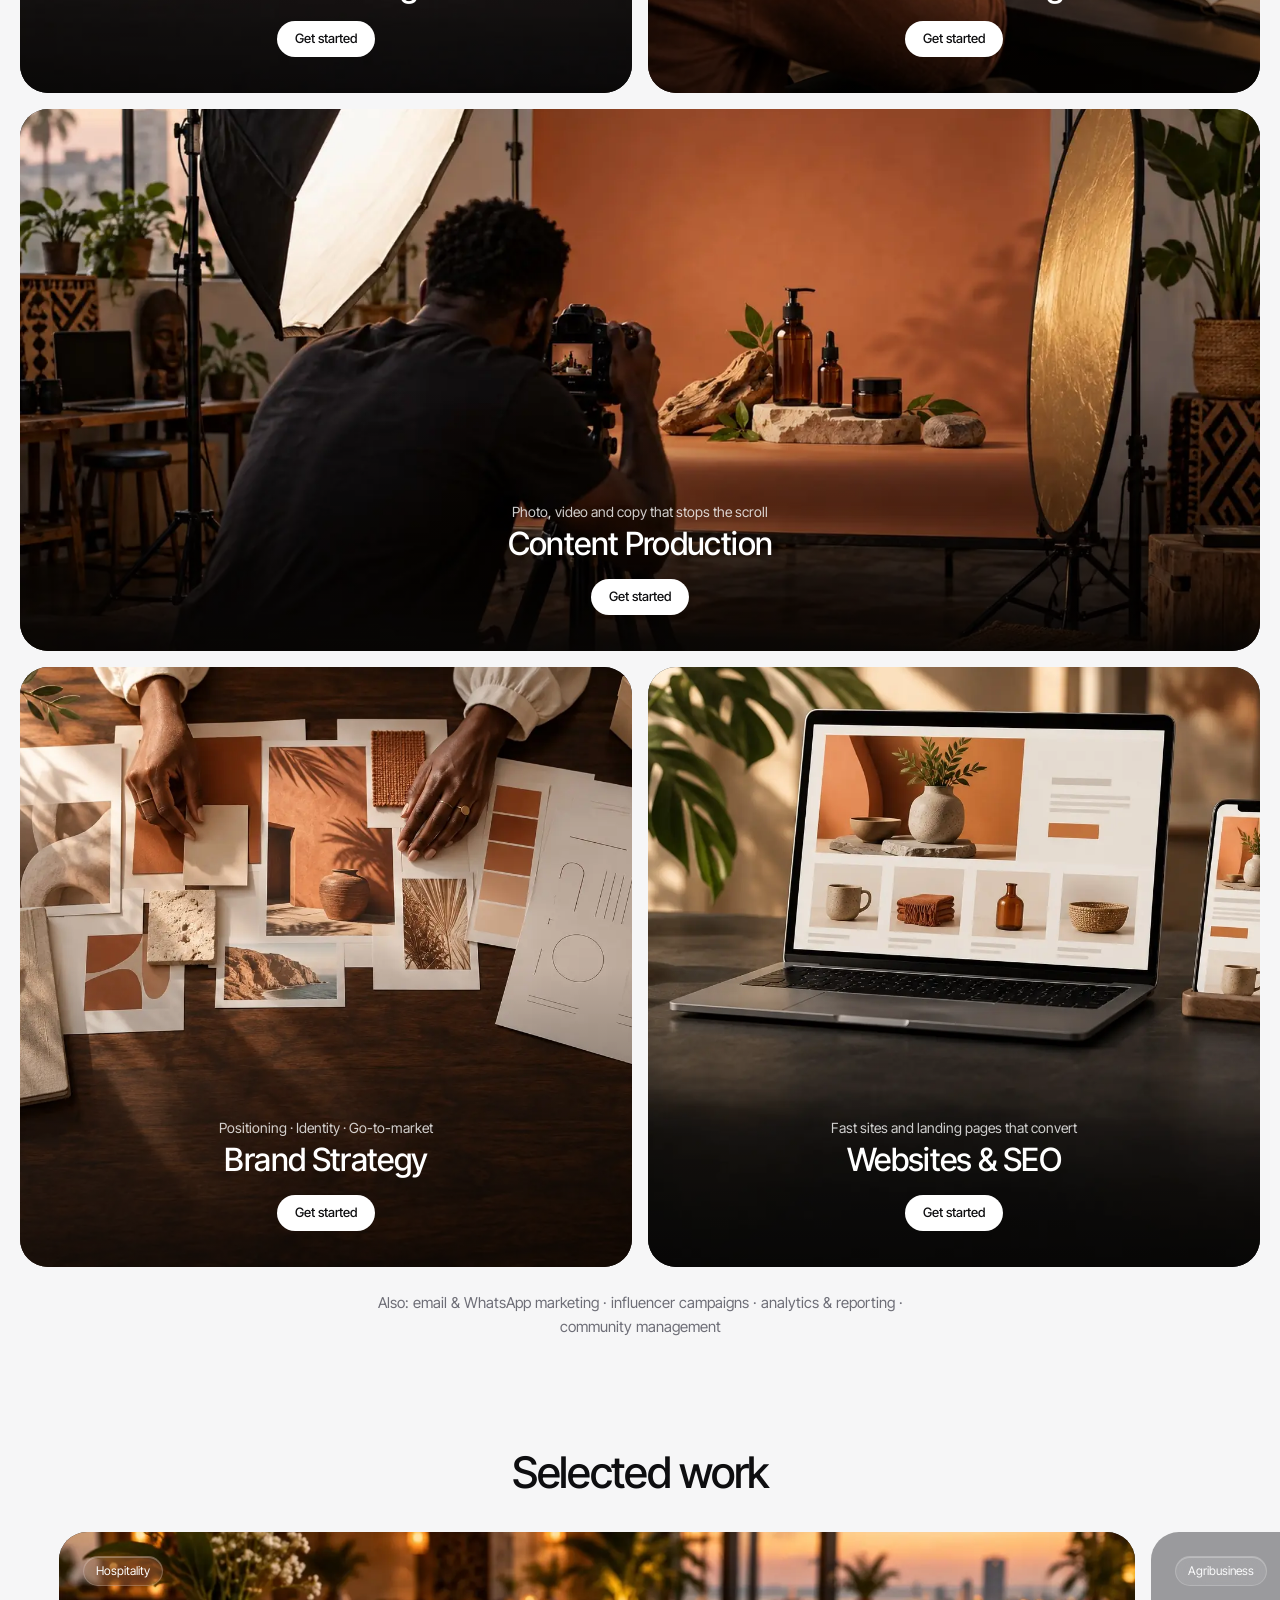
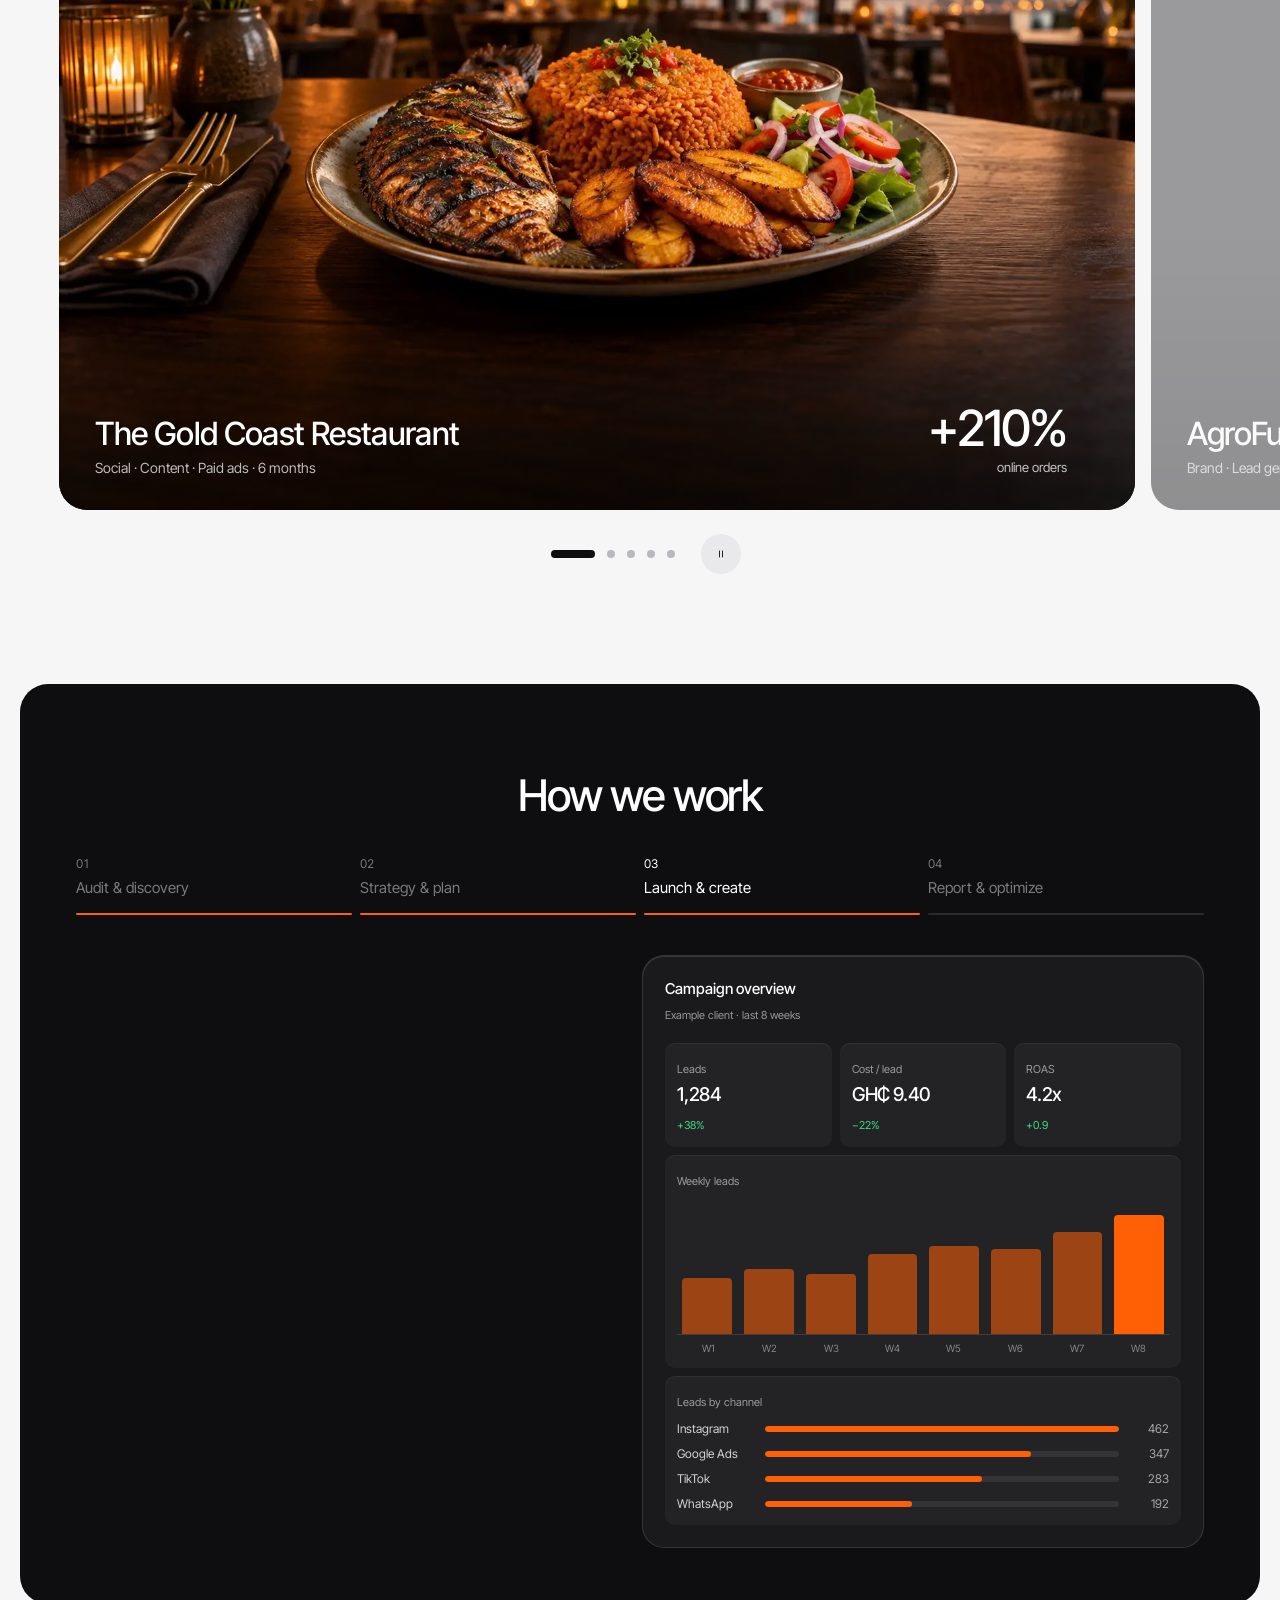
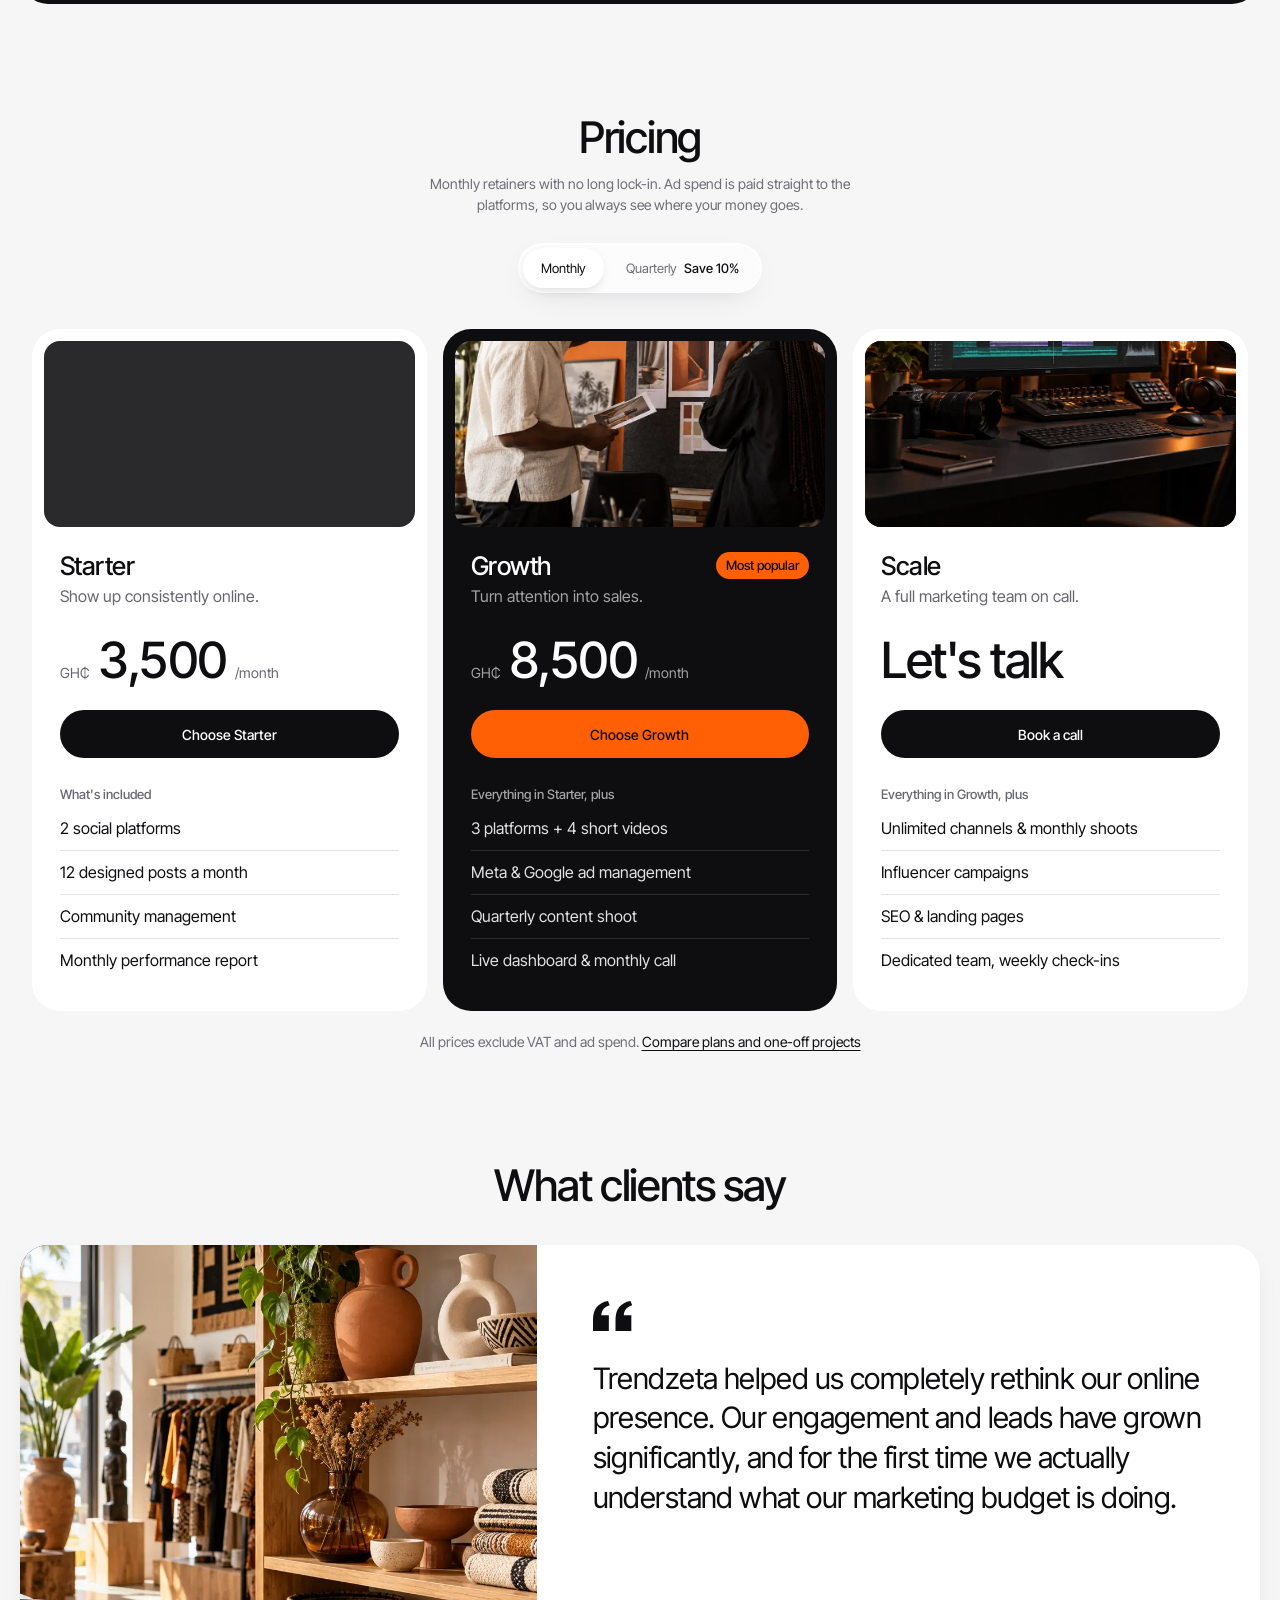
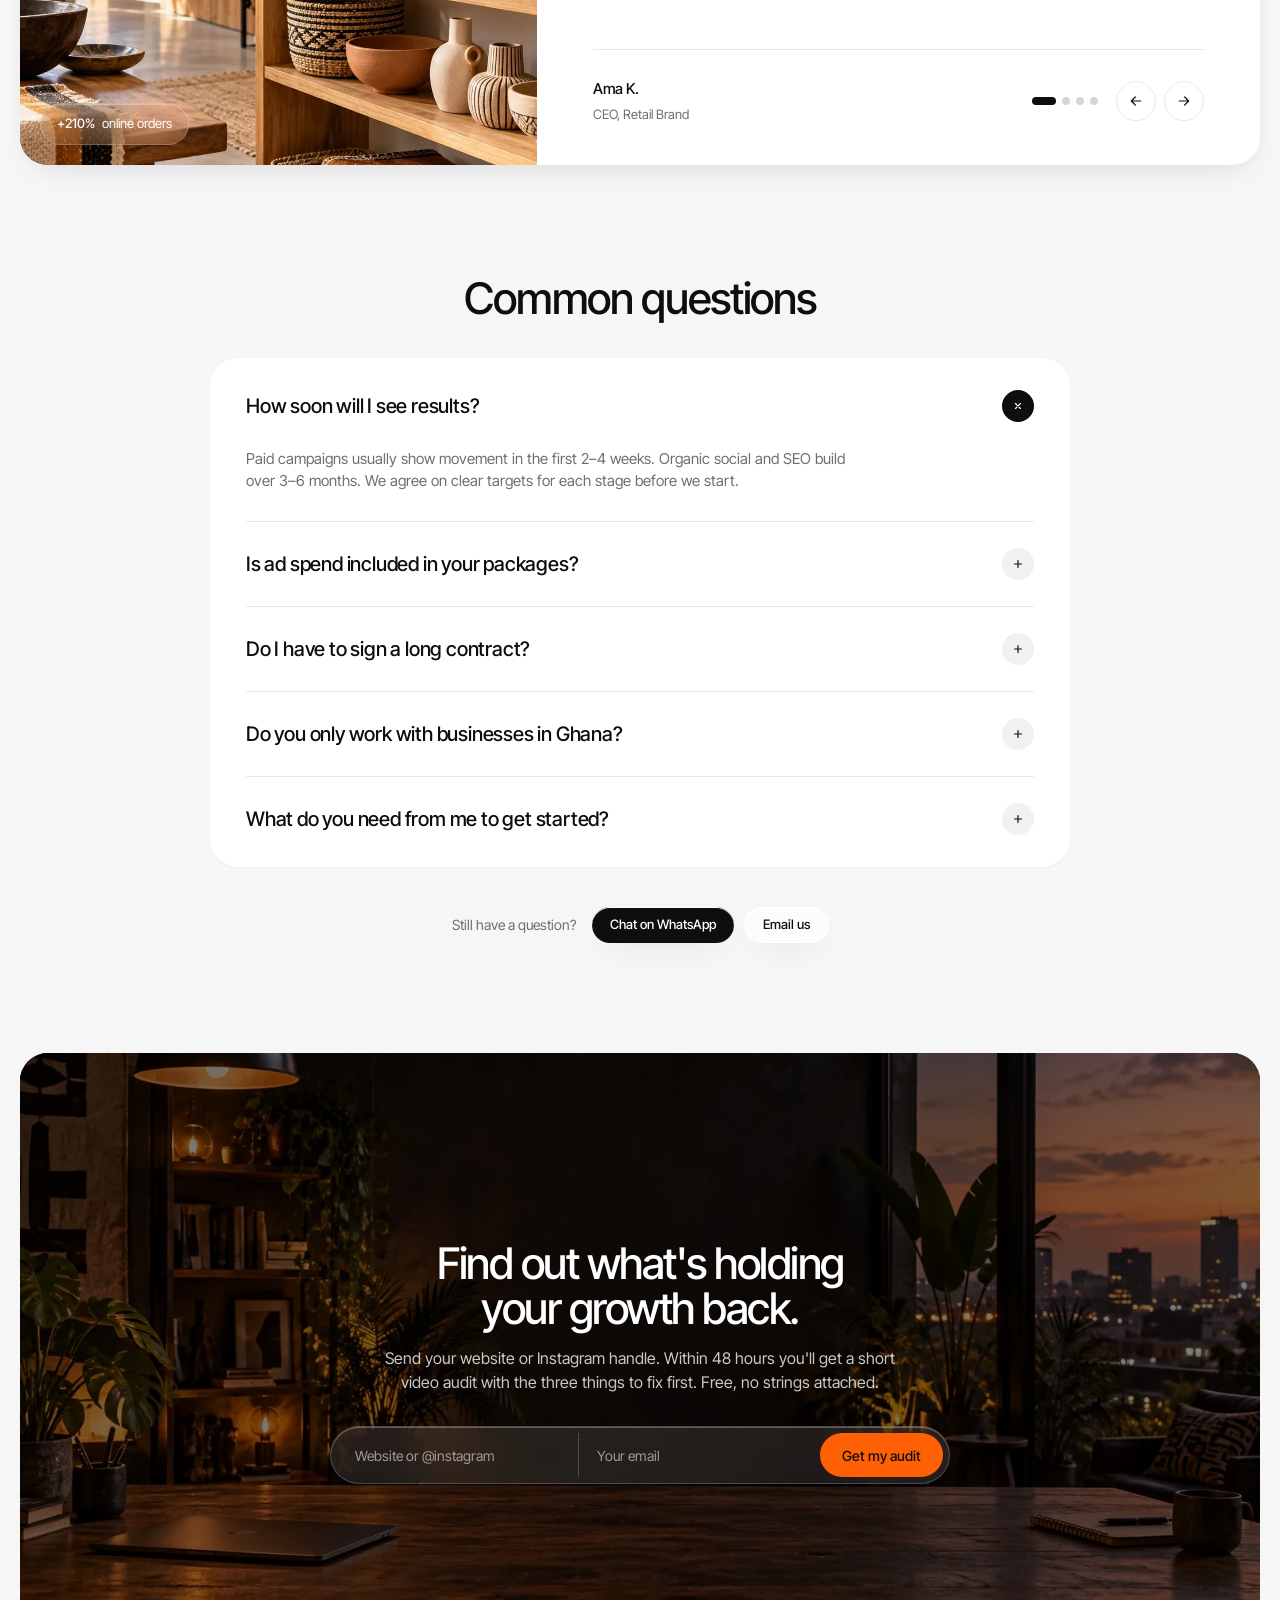
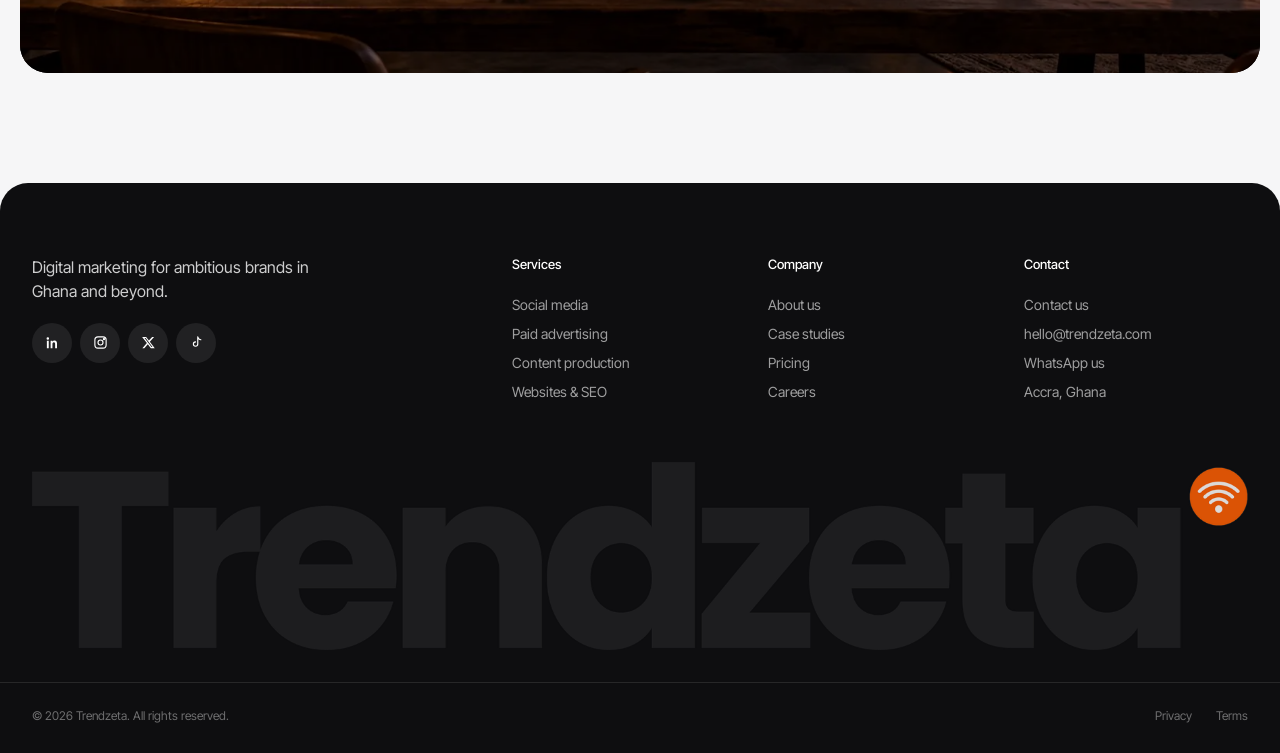
==== commit b33bfac6: "Home: plan cards match the Pricing page; plain case-study dots - Home pricing uses the same plan car" ====
--- a/index.html
+++ b/index.html
@@ -124,7 +124,7 @@
   <link rel="icon" type="image/png" sizes="192x192" href="images/favicon-192.png" />
   <link rel="apple-touch-icon" href="images/apple-touch-icon.png" />
   <meta name="theme-color" content="#ff5f05" />
-  <link rel="stylesheet" href="css/styles.css?v=58" />
+  <link rel="stylesheet" href="css/styles.css?v=60" />
 </head>
 <body class="home">
   <header class="navbar" id="navbar">
@@ -390,43 +390,55 @@
       </div>
     </div>
 
-    <div class="plans">
-      <article class="tier tier--starter media" data-label="plan-starter.jpg">
-        <img loading="lazy" decoding="async" src="images/plan-starter.webp" alt="" onerror="this.remove()" />
-        
-        <div class="tier__body">
-          <p class="tier__for">Show up consistently online.</p>
-          <h3>Starter</h3>
-          <p class="tier__price"><small>GH₵</small><span data-price="3500">3,500</span><small>/month</small></p>
-          <p class="tier__plus">What's included</p>
-          <ul><li>2 social platforms</li><li>12 designed posts a month</li><li>Community management</li><li>Monthly performance report</li></ul>
-          <a href="#audit" class="pill pill--light">Choose Starter</a>
-        </div>
-      </article>
-      <article class="tier tier--growth media" data-label="plan-growth.jpg">
-        <img loading="lazy" decoding="async" src="images/plan-growth.webp" alt="" onerror="this.remove()" />
-        <span class="chip chip--orange">Most popular</span>
-        <div class="tier__body">
-          <p class="tier__for">Turn attention into sales.</p>
-          <h3>Growth</h3>
-          <p class="tier__price"><small>GH₵</small><span data-price="8500">8,500</span><small>/month</small></p>
-          <p class="tier__plus">Everything in Starter, plus</p>
-          <ul><li>3 platforms + 4 short videos</li><li>Meta &amp; Google ad management</li><li>Quarterly content shoot</li><li>Live dashboard &amp; monthly call</li></ul>
-          <a href="#audit" class="pill pill--brand">Choose Growth</a>
-        </div>
-      </article>
-      <article class="tier tier--scale media" data-label="plan-scale.jpg">
-        <img loading="lazy" decoding="async" src="images/plan-scale.webp" alt="" onerror="this.remove()" />
-        
-        <div class="tier__body">
-          <p class="tier__for">A full marketing team on call.</p>
-          <h3>Scale</h3>
-          <p class="tier__price"><span>Let's talk</span></p>
-          <p class="tier__plus">Everything in Growth, plus</p>
-          <ul><li>Unlimited channels &amp; monthly shoots</li><li>Influencer campaigns</li><li>SEO &amp; landing pages</li><li>Dedicated team, weekly check-ins</li></ul>
-          <a href="#audit" class="pill pill--dark">Book a call</a>
-        </div>
-      </article>
+    <div class="plans plans--cards">
+        <article class="plan c">
+          <div class="plan__img media" data-label="plan-starter.jpg"><img loading="lazy" decoding="async" src="images/plan-starter.webp" alt="" onerror="this.remove()" /></div>
+          <div class="plan__body">
+            <div class="plan__head"><h3 class="plan__name">Starter</h3></div>
+            <p class="plan__for">Show up consistently online.</p>
+            <p class="plan__price"><small>GH₵</small><span data-price="3500">3,500</span><small>/month</small></p>
+            <a href="#audit" class="pill pill--ink">Choose Starter</a>
+            <p class="plan__plus">What's included</p>
+            <ul>
+              <li>2 social platforms</li>
+              <li>12 designed posts a month</li>
+              <li>Community management</li>
+              <li>Monthly performance report</li>
+            </ul>
+          </div>
+        </article>
+        <article class="plan plan--growth c c--ink">
+          <div class="plan__img media" data-label="plan-growth.jpg"><img loading="lazy" decoding="async" src="images/plan-growth.webp" alt="" onerror="this.remove()" /></div>
+          <div class="plan__body">
+            <div class="plan__head"><h3 class="plan__name">Growth</h3><span class="plan__tag">Most popular</span></div>
+            <p class="plan__for">Turn attention into sales.</p>
+            <p class="plan__price"><small>GH₵</small><span data-price="8500">8,500</span><small>/month</small></p>
+            <a href="#audit" class="pill pill--brand">Choose Growth</a>
+            <p class="plan__plus">Everything in Starter, plus</p>
+            <ul>
+              <li>3 platforms + 4 short videos</li>
+              <li>Meta &amp; Google ad management</li>
+              <li>Quarterly content shoot</li>
+              <li>Live dashboard &amp; monthly call</li>
+            </ul>
+          </div>
+        </article>
+        <article class="plan c">
+          <div class="plan__img media" data-label="plan-scale.jpg"><img loading="lazy" decoding="async" src="images/plan-scale.webp" alt="" onerror="this.remove()" /></div>
+          <div class="plan__body">
+            <div class="plan__head"><h3 class="plan__name">Scale</h3></div>
+            <p class="plan__for">A full marketing team on call.</p>
+            <p class="plan__price"><span>Let's talk</span></p>
+            <a href="#audit" class="pill pill--ink">Book a call</a>
+            <p class="plan__plus">Everything in Growth, plus</p>
+            <ul>
+              <li>Unlimited channels &amp; monthly shoots</li>
+              <li>Influencer campaigns</li>
+              <li>SEO &amp; landing pages</li>
+              <li>Dedicated team, weekly check-ins</li>
+            </ul>
+          </div>
+        </article>
     </div>
 
     <p class="plans__note">All prices exclude VAT and ad spend. <a href="pricing.html">Compare plans and one-off projects</a></p>
@@ -560,6 +572,6 @@
   </footer>
 
 </div>
-<script src="js/main.js?v=16"></script>
+<script src="js/main.js?v=17"></script>
 </body>
 </html>
--- a/css/styles.css
+++ b/css/styles.css
@@ -2581,8 +2581,54 @@
   .project__img { aspect-ratio: 4 / 3; }
   .project h3 { margin-top: 10px; }
   .shead:has(.shead__side) { flex-direction: column; align-items: stretch; gap: 14px; }
-  .shead__side { justify-content: space-between; }
+  .shead__side { justify-content: flex-start; }
   .shead__side .pill { height: 40px; padding: 0 18px; }
 }
 @media (prefers-reduced-motion: reduce) { .project__img img { transition: none; } .project:hover .project__img img { transform: none; } }
 
+/* Home pricing: same plan cards as the Pricing page, white on the grey page */
+.home .plans--cards {
+  --card: #fff;
+  --rule: #e4e4e8;
+  --soft: #4d4d55;
+  --muted: #66666f;
+  --r-card: 28px;
+  --fs-sm: 14px;
+  --fs-h3: clamp(22px, 2vw, 28px);
+  --fs-num: clamp(40px, 3.9vw, 56px);
+  max-width: 1360px;
+  padding: 0 32px;
+  align-items: stretch;
+}
+.home .plans--cards .plan { color: var(--ink); }
+.home .plans--cards .plan.c--ink { color: #fff; }
+@media (max-width: 960px) {
+  .home .plans--cards { padding: 4px 20px 8px; }
+  .home .plans--cards > .plan { flex: 0 0 72%; scroll-snap-align: center; }
+  .home .plans--cards > .plan--growth { order: -1; }
+}
+@media (max-width: 600px) {
+  .home .plans--cards { --r-card: 20px; --fs-sm: 13px; --fs-h3: 20px; --fs-num: 34px; padding: 4px 10px 8px; font-size: 15px; }
+  .home .plans--cards .plan__for,
+  .home .plans--cards .plan li { font-size: 15px; }
+  .home .plans--cards > .plan { flex-basis: 84%; }
+}
+
+/* Home case-study controls: plain dots like the Pricing carousel */
+.home .carousel__dots {
+  padding: 0 6px;
+  background: none;
+  border: 0;
+  box-shadow: none;
+  backdrop-filter: none;
+  -webkit-backdrop-filter: none;
+}
+.home .carousel__play {
+  background: #e9e9ec;
+  border: 0;
+  box-shadow: none;
+  backdrop-filter: none;
+  -webkit-backdrop-filter: none;
+}
+.home .carousel__play:hover { background: #dedee2; }
+
